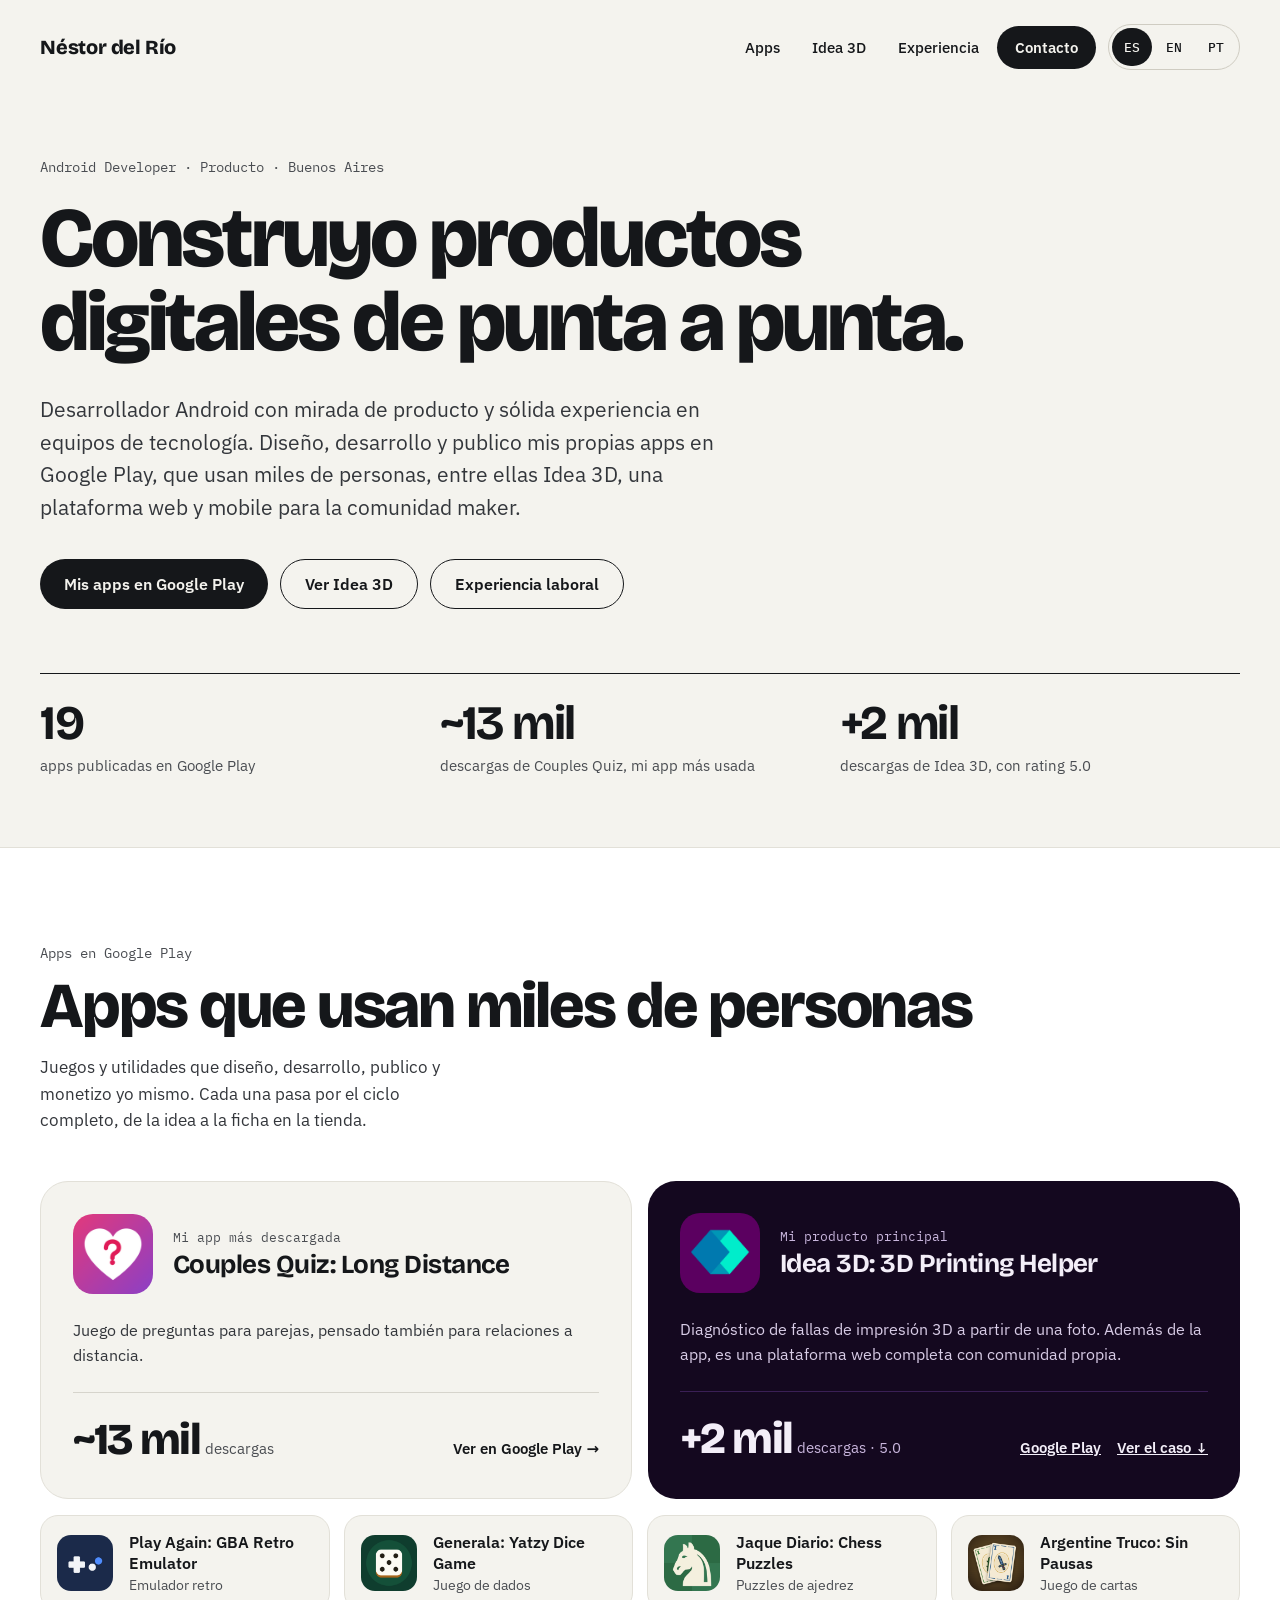
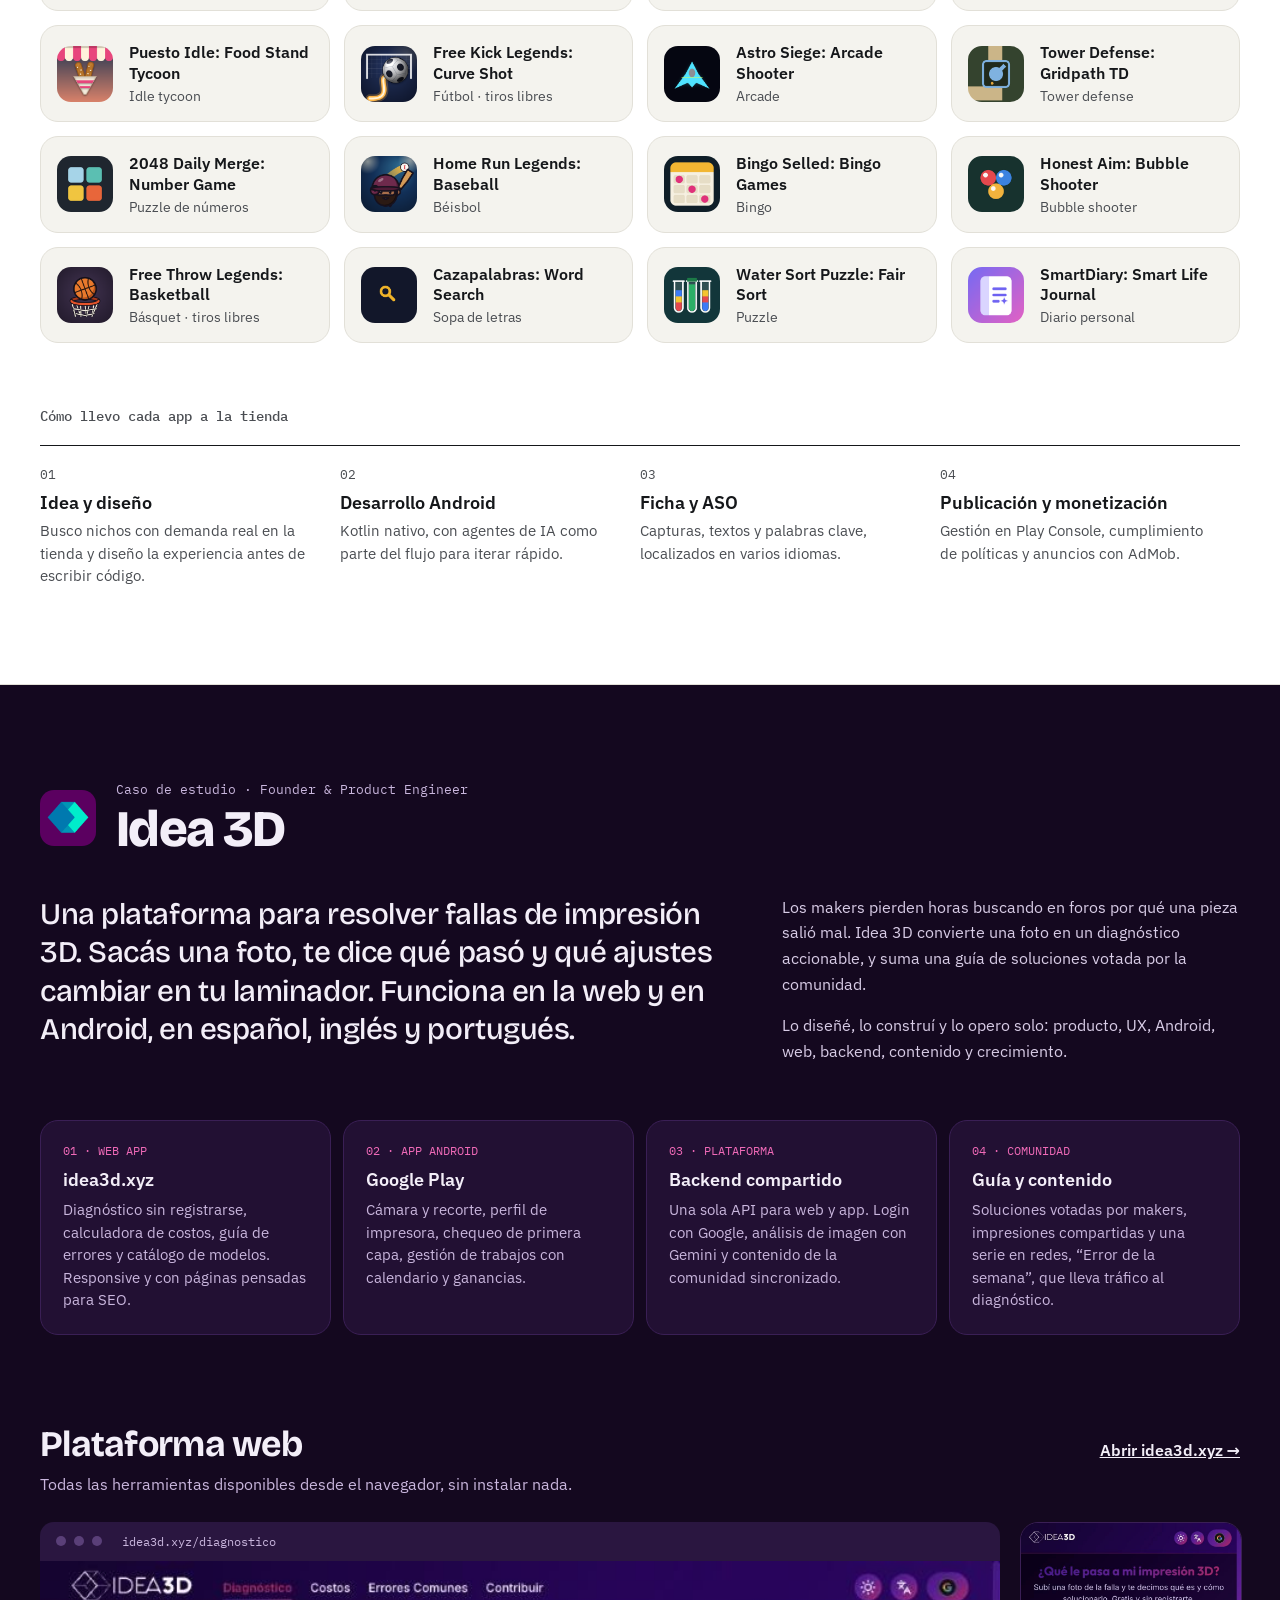
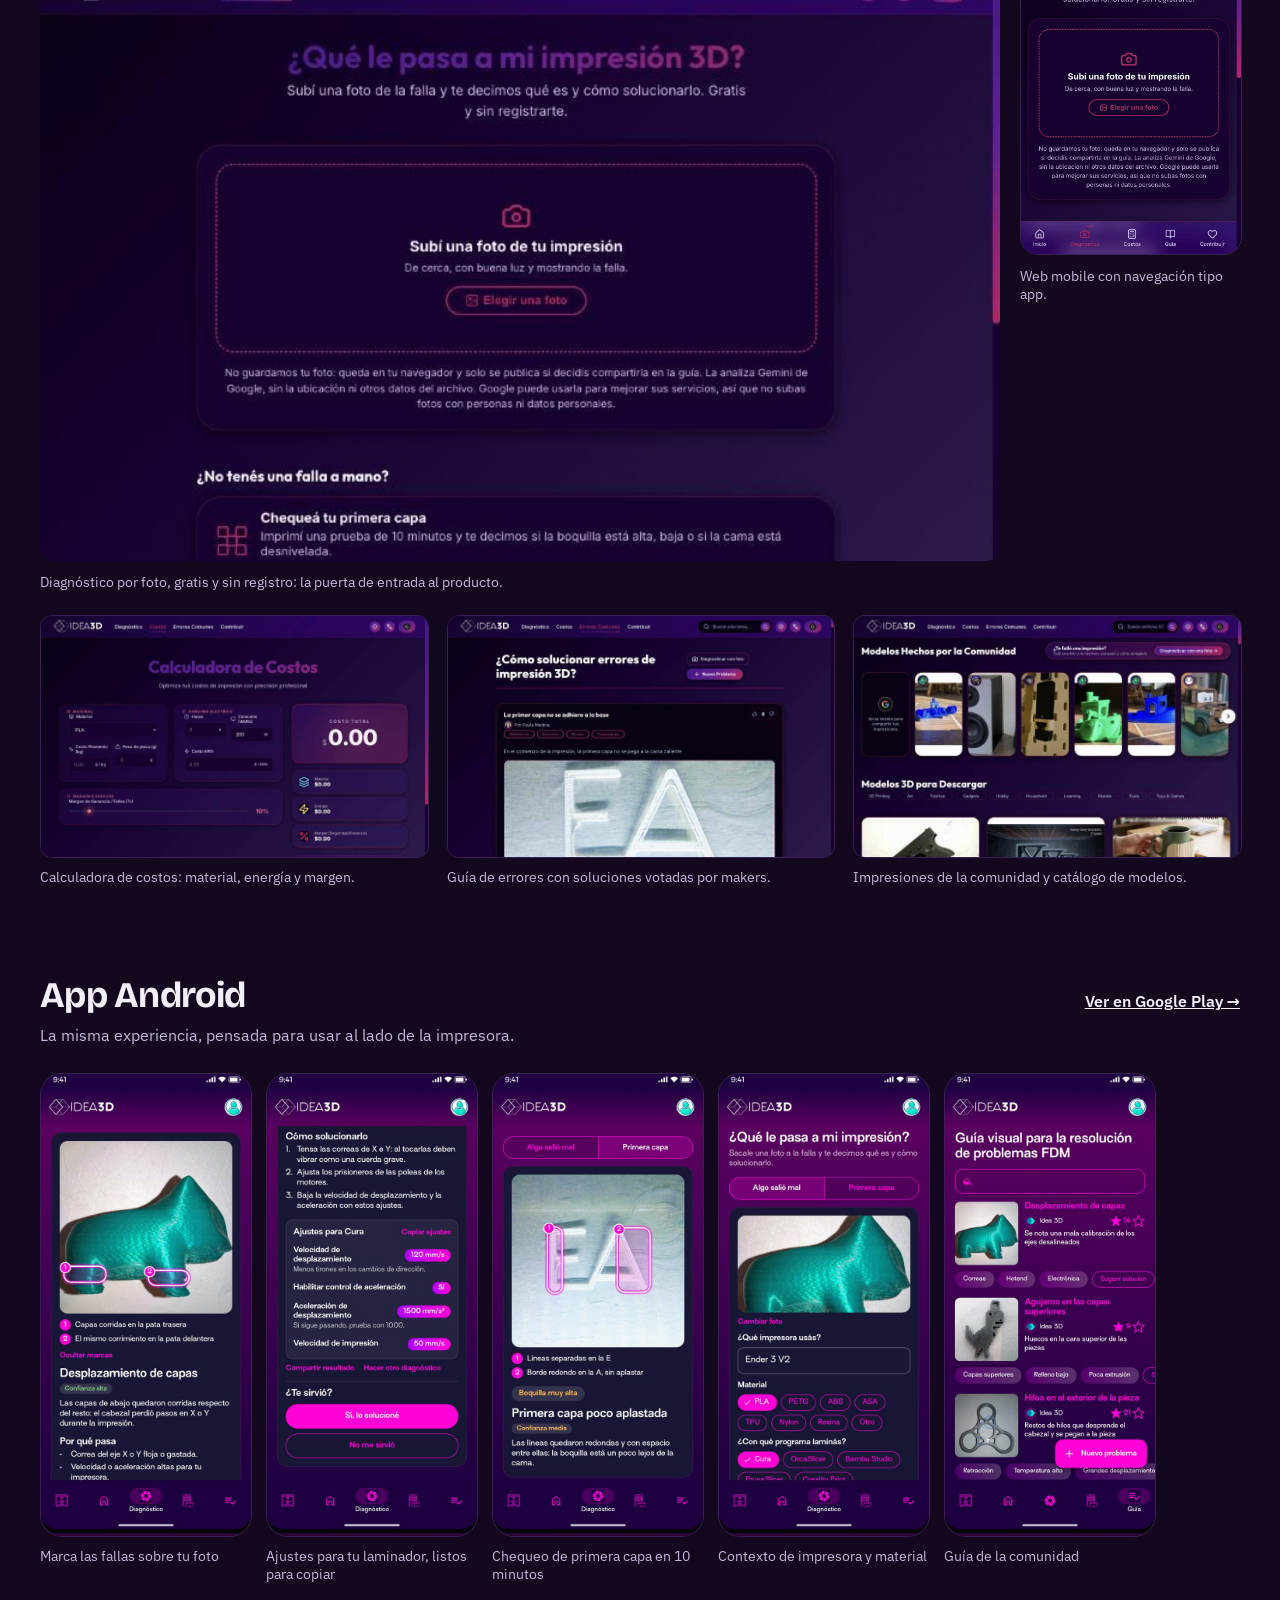
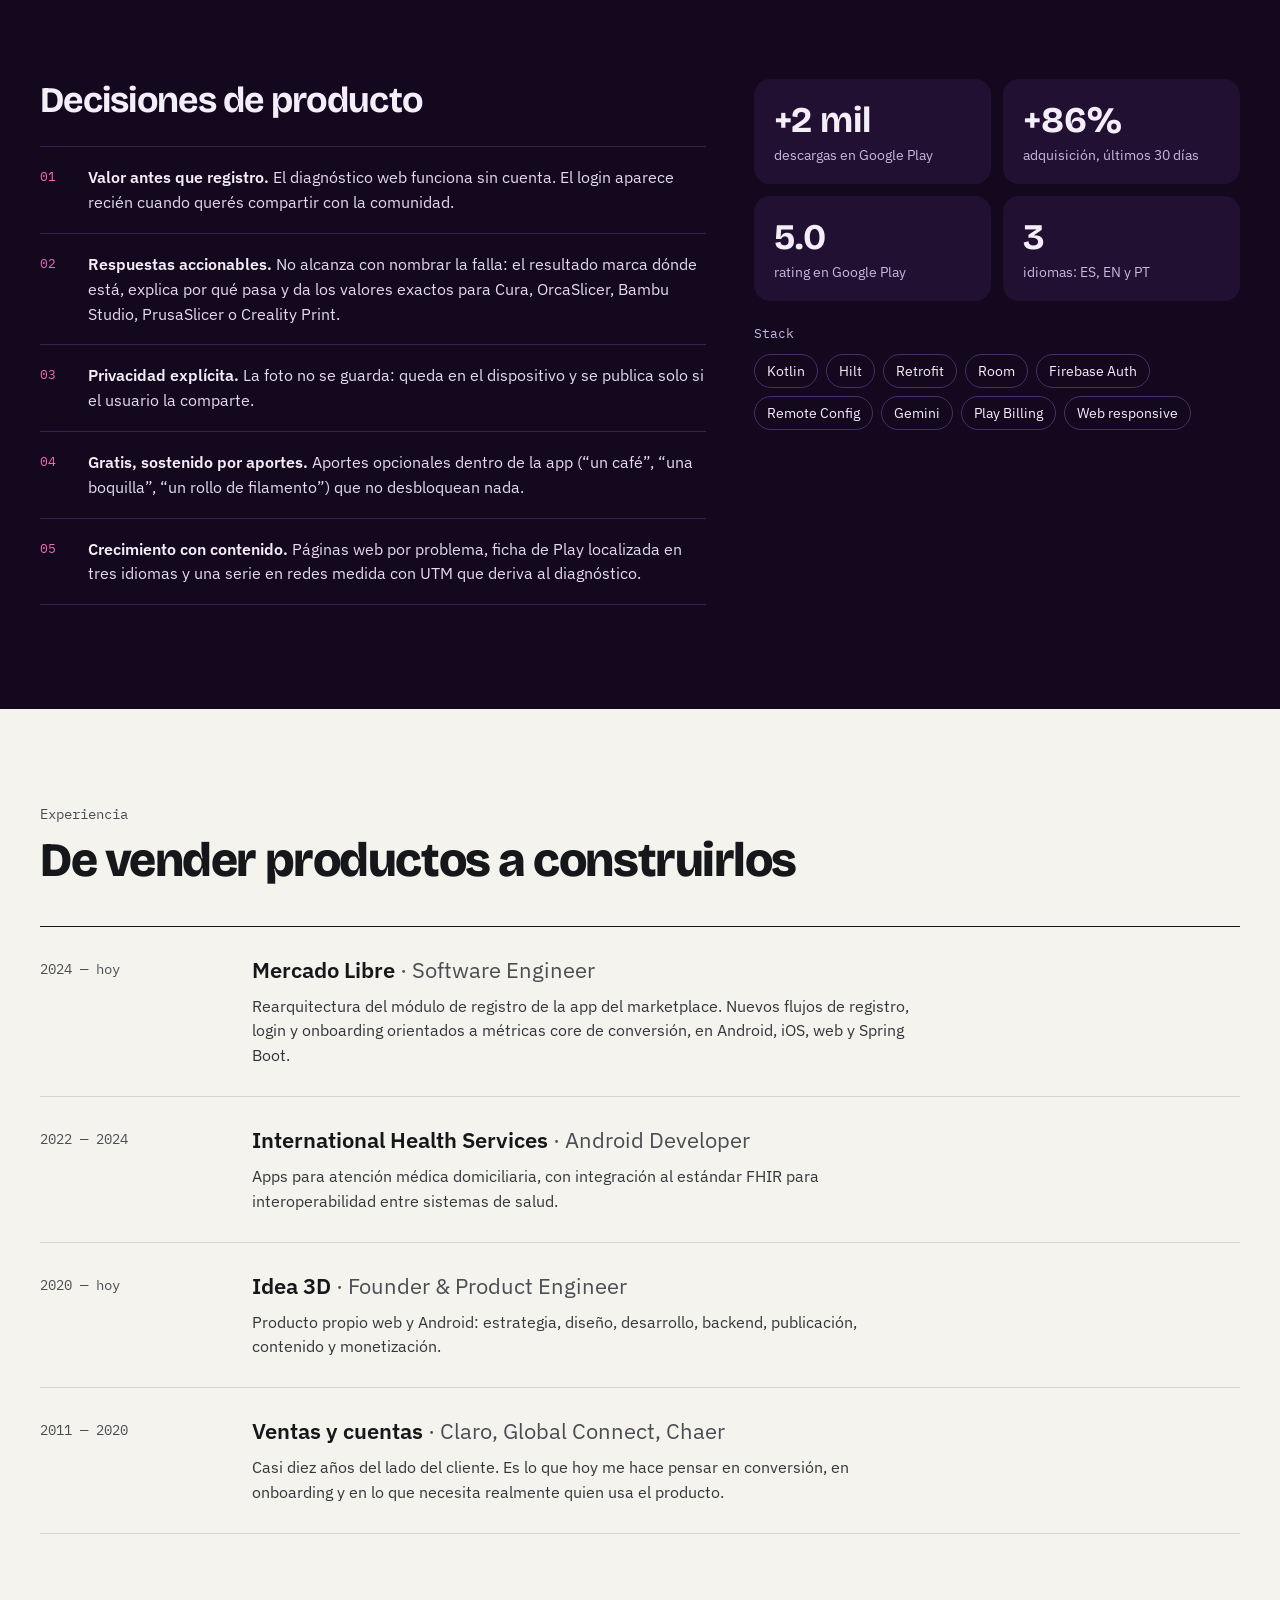
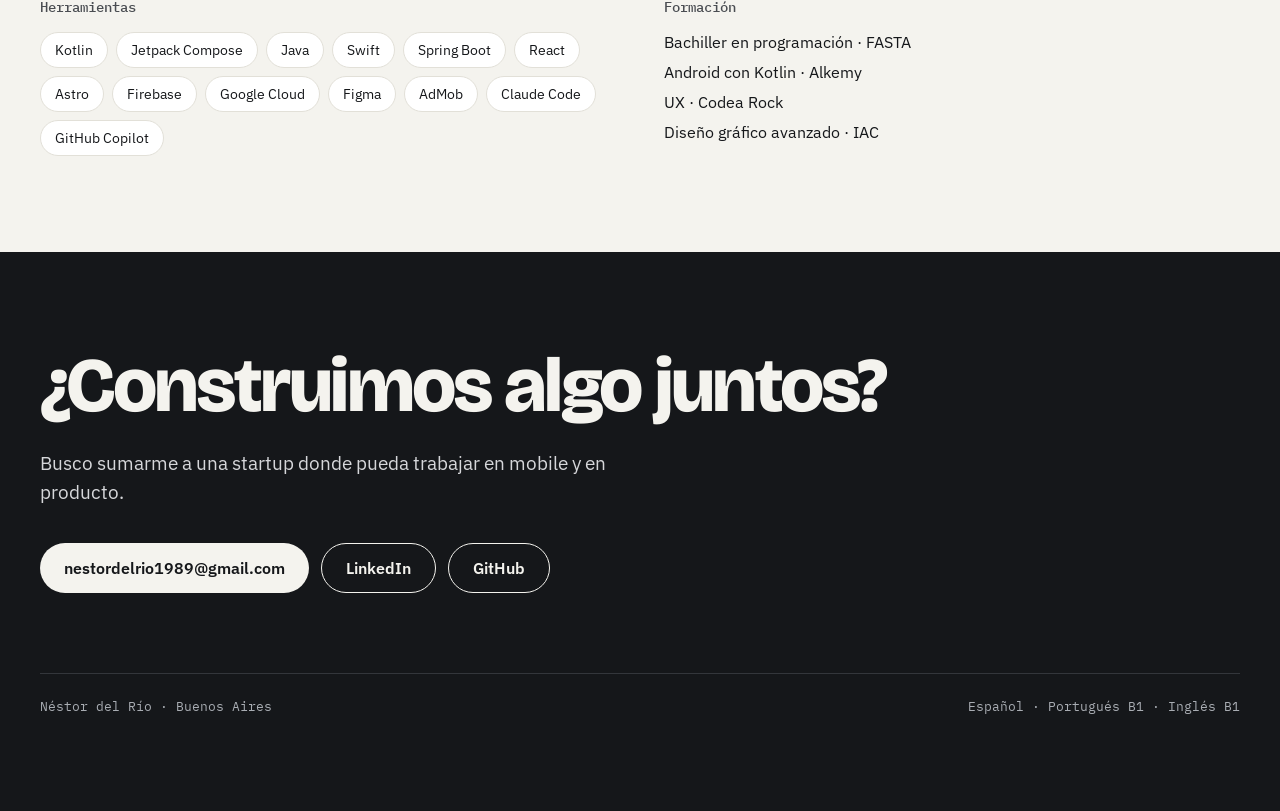
==== index.html @ c1ac617c "Agrega Jaque Diario y Gridpath TD - 19 apps publicadas en encabezado e imágenes para compartir  Co-A" ====
<!doctype html>
<html lang="es">
<head>
<meta charset="utf-8">
<meta name="viewport" content="width=device-width, initial-scale=1">
<title>Néstor del Río · Android Developer y producto</title>
<meta name="description" content="Desarrollador Android con mirada de producto. Apps en Google Play que usan miles de personas e Idea 3D, una plataforma web y mobile para makers.">
<link rel="canonical" href="https://nestordelrio.dev/">
<link rel="alternate" hreflang="es" href="https://nestordelrio.dev/">
<link rel="alternate" hreflang="en" href="https://nestordelrio.dev/en/">
<link rel="alternate" hreflang="pt-BR" href="https://nestordelrio.dev/pt/">
<link rel="alternate" hreflang="x-default" href="https://nestordelrio.dev/">
<meta name="theme-color" content="#F4F3EE">
<link rel="icon" type="image/png" sizes="32x32" href="/favicon-32.png">
<link rel="icon" type="image/png" sizes="192x192" href="/favicon-192.png">
<link rel="apple-touch-icon" href="/apple-touch-icon.png">
<meta property="og:type" content="website">
<meta property="og:site_name" content="Néstor del Río">
<meta property="og:title" content="Néstor del Río · Android Developer y producto">
<meta property="og:description" content="Desarrollador Android con mirada de producto. Apps en Google Play que usan miles de personas e Idea 3D, una plataforma web y mobile para makers.">
<meta property="og:url" content="https://nestordelrio.dev/">
<meta property="og:image" content="https://nestordelrio.dev/og-es.png">
<meta property="og:image:width" content="1200">
<meta property="og:image:height" content="630">
<meta property="og:locale" content="es_AR">
<meta property="og:locale:alternate" content="en_US">
<meta property="og:locale:alternate" content="pt_BR">
<meta name="twitter:card" content="summary_large_image">
<link rel="preload" href="/assets/fonts/bricolage-grotesque-latin.woff2" as="font" type="font/woff2" crossorigin>
<link rel="preload" href="/assets/fonts/ibm-plex-sans-400.woff2" as="font" type="font/woff2" crossorigin>
<link rel="stylesheet" href="/assets/fonts.css">
<style>
html{scroll-behavior:smooth}
img{max-width:100%}
body{margin:0;background:#F4F3EE;color:#15171A;font-family:'IBM Plex Sans',system-ui,sans-serif;-webkit-font-smoothing:antialiased}
a{color:#15171A}a:hover{color:#5B2BB5}
</style>
<script type="application/ld+json">{"@context": "https://schema.org", "@type": "Person", "name": "Néstor del Río", "jobTitle": "Android Developer", "url": "https://nestordelrio.dev/", "address": {"@type": "PostalAddress", "addressLocality": "Buenos Aires", "addressCountry": "AR"}, "sameAs": ["https://www.linkedin.com/in/n%C3%A9stor-del-r%C3%ADo-13a684163", "https://github.com/nestor1989", "https://play.google.com/store/apps/dev?id=6259921152539066392", "https://www.idea3d.xyz/"]}</script>
</head>
<body>
<div style="background: #F4F3EE; color: #15171A; font-family: 'IBM Plex Sans', system-ui, sans-serif">

<header style="max-width: 1200px; margin: 0 auto; padding: 24px; display: flex; flex-wrap: wrap; gap: 16px; align-items: center; justify-content: space-between">
<a href="#inicio" style="font-family: 'Bricolage Grotesque', sans-serif; font-weight: 800; font-size: 20px; text-decoration: none; letter-spacing: -0.01em">Néstor del Río</a>
<nav aria-label="Secciones" style="display: flex; flex-wrap: wrap; gap: 4px; align-items: center">
<a href="#apps" style="padding: 12px 14px; font-size: 15px; font-weight: 500; text-decoration: none">Apps</a>
<a href="#idea3d" style="padding: 12px 14px; font-size: 15px; font-weight: 500; text-decoration: none">Idea 3D</a>
<a href="#experiencia" style="padding: 12px 14px; font-size: 15px; font-weight: 500; text-decoration: none">Experiencia</a>
<a href="#contacto" style="padding: 12px 18px; font-size: 15px; font-weight: 600; text-decoration: none; background: #15171A; color: #F4F3EE; border-radius: 999px">Contacto</a>
<div role="group" aria-label="Idioma" style="display: flex; gap: 2px; margin-left: 8px; padding: 3px; border: 1px solid #CFCCC2; border-radius: 999px">
<a href="/" aria-current="page" style="display: inline-flex; align-items: center; min-height: 38px; padding: 0 12px; font-family: 'IBM Plex Mono', monospace; font-size: 13px; font-weight: 500; text-decoration: none; background: #15171A; color: #F4F3EE; border-radius: 999px">ES</a>
<a href="/en/" lang="en" style="display: inline-flex; align-items: center; min-height: 38px; padding: 0 12px; font-family: 'IBM Plex Mono', monospace; font-size: 13px; font-weight: 500; text-decoration: none; border-radius: 999px">EN</a>
<a href="/pt/" lang="pt" style="display: inline-flex; align-items: center; min-height: 38px; padding: 0 12px; font-family: 'IBM Plex Mono', monospace; font-size: 13px; font-weight: 500; text-decoration: none; border-radius: 999px">PT</a>
</div>
</nav>
</header>

<section id="inicio" style="max-width: 1200px; margin: 0 auto; padding: 64px 24px 72px">
<p style="margin: 0 0 20px; font-family: 'IBM Plex Mono', monospace; font-size: 14px; color: #4A4D52">Android Developer · Producto · Buenos Aires</p>
<h1 style="margin: 0; font-family: 'Bricolage Grotesque', sans-serif; font-weight: 800; font-size: clamp(42px, 6.6vw, 92px); line-height: 1; letter-spacing: -0.035em; max-width: 1050px">Construyo productos digitales de punta a punta.</h1>
<p style="margin: 28px 0 0; font-size: clamp(18px, 2vw, 21px); line-height: 1.55; max-width: 720px; color: #33363B">Desarrollador Android con mirada de producto y sólida experiencia en equipos de tecnología. Diseño, desarrollo y publico mis propias apps en Google Play, que usan miles de personas, entre ellas Idea 3D, una plataforma web y mobile para la comunidad maker.</p>
<div style="display: flex; flex-wrap: wrap; gap: 12px; margin-top: 36px">
<a href="https://play.google.com/store/apps/dev?id=6259921152539066392" style="display: inline-flex; align-items: center; min-height: 48px; padding: 0 24px; background: #15171A; color: #F4F3EE; font-weight: 600; font-size: 16px; text-decoration: none; border-radius: 999px">Mis apps en Google Play</a>
<a href="#idea3d" style="display: inline-flex; align-items: center; min-height: 48px; padding: 0 24px; border: 1.5px solid #15171A; font-weight: 600; font-size: 16px; text-decoration: none; border-radius: 999px">Ver Idea 3D</a>
<a href="#experiencia" style="display: inline-flex; align-items: center; min-height: 48px; padding: 0 24px; border: 1.5px solid #15171A; font-weight: 600; font-size: 16px; text-decoration: none; border-radius: 999px">Experiencia laboral</a>
</div>
<div style="display: grid; grid-template-columns: repeat(auto-fit, minmax(220px, 1fr)); margin-top: 64px; border-top: 1.5px solid #15171A">
<div style="padding: 20px 24px 0 0">
<div style="font-family: 'Bricolage Grotesque', sans-serif; font-weight: 700; font-size: 48px; letter-spacing: -0.03em">19</div>
<div style="font-size: 15px; color: #4A4D52; margin-top: 4px">apps publicadas en Google Play</div>
</div>
<div style="padding: 20px 24px 0 0">
<div style="font-family: 'Bricolage Grotesque', sans-serif; font-weight: 700; font-size: 48px; letter-spacing: -0.03em">~13 mil</div>
<div style="font-size: 15px; color: #4A4D52; margin-top: 4px">descargas de Couples Quiz, mi app más usada</div>
</div>
<div style="padding: 20px 24px 0 0">
<div style="font-family: 'Bricolage Grotesque', sans-serif; font-weight: 700; font-size: 48px; letter-spacing: -0.03em">+2 mil</div>
<div style="font-size: 15px; color: #4A4D52; margin-top: 4px">descargas de Idea 3D, con rating 5.0</div>
</div>
</div>
</section>

<section id="apps" style="background: #FFFFFF; border-top: 1px solid #E2E0D8; border-bottom: 1px solid #E2E0D8; padding: 96px 24px">
<div style="max-width: 1200px; margin: 0 auto">
<div style="display: flex; flex-wrap: wrap; gap: 16px 48px; align-items: flex-end; justify-content: space-between">
<div>
<p style="margin: 0 0 12px; font-family: 'IBM Plex Mono', monospace; font-size: 14px; color: #4A4D52">Apps en Google Play</p>
<h2 style="margin: 0; font-family: 'Bricolage Grotesque', sans-serif; font-weight: 800; font-size: clamp(36px, 5vw, 64px); letter-spacing: -0.035em; line-height: 1">Apps que usan miles de personas</h2>
</div>
<p style="margin: 0; font-size: 17px; line-height: 1.55; color: #33363B; max-width: 440px">Juegos y utilidades que diseño, desarrollo, publico y monetizo yo mismo. Cada una pasa por el ciclo completo, de la idea a la ficha en la tienda.</p>
</div>

<div style="display: grid; grid-template-columns: repeat(auto-fit, minmax(320px, 1fr)); gap: 16px; margin-top: 48px">
<a href="https://play.google.com/store/apps/details?id=com.idea3d.juegoparaparejas" style="display: flex; flex-direction: column; gap: 24px; padding: 32px; background: #F4F3EE; border: 1px solid #E2E0D8; border-radius: 28px; text-decoration: none; color: #15171A">
<div style="display: flex; gap: 20px; align-items: center">
<img src="/assets/img/icon-couples.png" alt="Ícono de Couples Quiz" style="flex: 0 0 80px; width: 80px; height: 80px; border-radius: 20px">
<div style="min-width: 0">
<div style="font-family: 'IBM Plex Mono', monospace; font-size: 13px; color: #4A4D52">Mi app más descargada</div>
<div style="font-family: 'Bricolage Grotesque', sans-serif; font-weight: 700; font-size: 26px; letter-spacing: -0.02em; line-height: 1.15; margin-top: 4px">Couples Quiz: Long Distance</div>
</div>
</div>
<p style="margin: 0; font-size: 16px; line-height: 1.55; color: #33363B">Juego de preguntas para parejas, pensado también para relaciones a distancia.</p>
<div style="display: flex; flex-wrap: wrap; gap: 12px; align-items: baseline; justify-content: space-between; margin-top: auto; padding-top: 20px; border-top: 1px solid #D6D4CC">
<div><span style="font-family: 'Bricolage Grotesque', sans-serif; font-weight: 800; font-size: 44px; letter-spacing: -0.03em">~13 mil</span> <span style="font-size: 15px; color: #4A4D52">descargas</span></div>
<span style="font-weight: 600; font-size: 15px">Ver en Google Play →</span>
</div>
</a>
<div style="display: flex; flex-direction: column; gap: 24px; padding: 32px; background: #14081F; color: #F3EEF8; border-radius: 28px">
<div style="display: flex; gap: 20px; align-items: center">
<img src="/assets/img/icon-idea3d.png" alt="Ícono de Idea 3D" style="flex: 0 0 80px; width: 80px; height: 80px; border-radius: 20px">
<div style="min-width: 0">
<div style="font-family: 'IBM Plex Mono', monospace; font-size: 13px; color: #C9B6DD">Mi producto principal</div>
<div style="font-family: 'Bricolage Grotesque', sans-serif; font-weight: 700; font-size: 26px; letter-spacing: -0.02em; line-height: 1.15; margin-top: 4px">Idea 3D: 3D Printing Helper</div>
</div>
</div>
<p style="margin: 0; font-size: 16px; line-height: 1.55; color: #D8CCE6">Diagnóstico de fallas de impresión 3D a partir de una foto. Además de la app, es una plataforma web completa con comunidad propia.</p>
<div style="display: flex; flex-wrap: wrap; gap: 12px 20px; align-items: baseline; justify-content: space-between; margin-top: auto; padding-top: 20px; border-top: 1px solid #3A1F55">
<div><span style="font-family: 'Bricolage Grotesque', sans-serif; font-weight: 800; font-size: 44px; letter-spacing: -0.03em">+2 mil</span> <span style="font-size: 15px; color: #C9B6DD">descargas · 5.0</span></div>
<div style="display: flex; flex-wrap: wrap; gap: 4px 16px">
<a href="https://play.google.com/store/apps/details?id=com.idea3d.idea3d" style="color: #F3EEF8; font-weight: 600; font-size: 15px; padding: 10px 0">Google Play</a>
<a href="#idea3d" style="color: #F3EEF8; font-weight: 600; font-size: 15px; padding: 10px 0">Ver el caso ↓</a>
</div>
</div>
</div>
</div>

<div style="display: grid; grid-template-columns: repeat(auto-fill, minmax(270px, 1fr)); gap: 14px; margin-top: 16px">
<a href="https://play.google.com/store/apps/details?id=com.nestordelrio.playagain" style="display: flex; gap: 16px; align-items: center; padding: 16px; background: #F4F3EE; border: 1px solid #E2E0D8; border-radius: 18px; text-decoration: none; color: #15171A">
<img src="/assets/img/icon-gba.png" alt="" style="flex: 0 0 56px; width: 56px; height: 56px; border-radius: 14px">
<div style="min-width: 0">
<div style="font-weight: 600; font-size: 16px; line-height: 1.3">Play Again: GBA Retro Emulator</div>
<div style="font-size: 14px; color: #4A4D52; margin-top: 3px">Emulador retro</div>
</div>
</a>
<a href="https://play.google.com/store/apps/details?id=com.nestordelrio.generala" style="display: flex; gap: 16px; align-items: center; padding: 16px; background: #F4F3EE; border: 1px solid #E2E0D8; border-radius: 18px; text-decoration: none; color: #15171A">
<img src="/assets/img/icon-generala.png" alt="" style="flex: 0 0 56px; width: 56px; height: 56px; border-radius: 14px">
<div style="min-width: 0">
<div style="font-weight: 600; font-size: 16px; line-height: 1.3">Generala: Yatzy Dice Game</div>
<div style="font-size: 14px; color: #4A4D52; margin-top: 3px">Juego de dados</div>
</div>
</a>
<a href="https://play.google.com/store/apps/details?id=com.nestordelrio.jaquediario" style="display: flex; gap: 16px; align-items: center; padding: 16px; background: #F4F3EE; border: 1px solid #E2E0D8; border-radius: 18px; text-decoration: none; color: #15171A">
<img src="/assets/img/icon-jaque.png" alt="" style="flex: 0 0 56px; width: 56px; height: 56px; border-radius: 14px">
<div style="min-width: 0">
<div style="font-weight: 600; font-size: 16px; line-height: 1.3">Jaque Diario: Chess Puzzles</div>
<div style="font-size: 14px; color: #4A4D52; margin-top: 3px">Puzzles de ajedrez</div>
</div>
</a>
<a href="https://play.google.com/store/apps/details?id=com.nestordelrio.truco" style="display: flex; gap: 16px; align-items: center; padding: 16px; background: #F4F3EE; border: 1px solid #E2E0D8; border-radius: 18px; text-decoration: none; color: #15171A">
<img src="/assets/img/icon-truco.png" alt="" style="flex: 0 0 56px; width: 56px; height: 56px; border-radius: 14px">
<div style="min-width: 0">
<div style="font-weight: 600; font-size: 16px; line-height: 1.3">Argentine Truco: Sin Pausas</div>
<div style="font-size: 14px; color: #4A4D52; margin-top: 3px">Juego de cartas</div>
</div>
</a>
<a href="https://play.google.com/store/apps/details?id=com.nestordelrio.puestoidle" style="display: flex; gap: 16px; align-items: center; padding: 16px; background: #F4F3EE; border: 1px solid #E2E0D8; border-radius: 18px; text-decoration: none; color: #15171A">
<img src="/assets/img/icon-puesto.png" alt="" style="flex: 0 0 56px; width: 56px; height: 56px; border-radius: 14px">
<div style="min-width: 0">
<div style="font-weight: 600; font-size: 16px; line-height: 1.3">Puesto Idle: Food Stand Tycoon</div>
<div style="font-size: 14px; color: #4A4D52; margin-top: 3px">Idle tycoon</div>
</div>
</a>
<a href="https://play.google.com/store/apps/details?id=com.nestordelrio.freekicklegends" style="display: flex; gap: 16px; align-items: center; padding: 16px; background: #F4F3EE; border: 1px solid #E2E0D8; border-radius: 18px; text-decoration: none; color: #15171A">
<img src="/assets/img/icon-freekick.png" alt="" style="flex: 0 0 56px; width: 56px; height: 56px; border-radius: 14px">
<div style="min-width: 0">
<div style="font-weight: 600; font-size: 16px; line-height: 1.3">Free Kick Legends: Curve Shot</div>
<div style="font-size: 14px; color: #4A4D52; margin-top: 3px">Fútbol · tiros libres</div>
</div>
</a>
<a href="https://play.google.com/store/apps/details?id=com.nestordev.astrosiege" style="display: flex; gap: 16px; align-items: center; padding: 16px; background: #F4F3EE; border: 1px solid #E2E0D8; border-radius: 18px; text-decoration: none; color: #15171A">
<img src="/assets/img/icon-astro.png" alt="" style="flex: 0 0 56px; width: 56px; height: 56px; border-radius: 14px">
<div style="min-width: 0">
<div style="font-weight: 600; font-size: 16px; line-height: 1.3">Astro Siege: Arcade Shooter</div>
<div style="font-size: 14px; color: #4A4D52; margin-top: 3px">Arcade</div>
</div>
</a>
<a href="https://play.google.com/store/apps/details?id=com.nestordelrio.gridpathtd" style="display: flex; gap: 16px; align-items: center; padding: 16px; background: #F4F3EE; border: 1px solid #E2E0D8; border-radius: 18px; text-decoration: none; color: #15171A">
<img src="/assets/img/icon-gridpath.png" alt="" style="flex: 0 0 56px; width: 56px; height: 56px; border-radius: 14px">
<div style="min-width: 0">
<div style="font-weight: 600; font-size: 16px; line-height: 1.3">Tower Defense: Gridpath TD</div>
<div style="font-size: 14px; color: #4A4D52; margin-top: 3px">Tower defense</div>
</div>
</a>
<a href="https://play.google.com/store/apps/details?id=com.nestordelrio.fusiondiaria" style="display: flex; gap: 16px; align-items: center; padding: 16px; background: #F4F3EE; border: 1px solid #E2E0D8; border-radius: 18px; text-decoration: none; color: #15171A">
<img src="/assets/img/icon-fusion.png" alt="" style="flex: 0 0 56px; width: 56px; height: 56px; border-radius: 14px">
<div style="min-width: 0">
<div style="font-weight: 600; font-size: 16px; line-height: 1.3">2048 Daily Merge: Number Game</div>
<div style="font-size: 14px; color: #4A4D52; margin-top: 3px">Puzzle de números</div>
</div>
</a>
<a href="https://play.google.com/store/apps/details?id=com.nestordelrio.homerunlegends" style="display: flex; gap: 16px; align-items: center; padding: 16px; background: #F4F3EE; border: 1px solid #E2E0D8; border-radius: 18px; text-decoration: none; color: #15171A">
<img src="/assets/img/icon-homerun.png" alt="" style="flex: 0 0 56px; width: 56px; height: 56px; border-radius: 14px">
<div style="min-width: 0">
<div style="font-weight: 600; font-size: 16px; line-height: 1.3">Home Run Legends: Baseball</div>
<div style="font-size: 14px; color: #4A4D52; margin-top: 3px">Béisbol</div>
</div>
</a>
<a href="https://play.google.com/store/apps/details?id=com.nestordelrio.bingosellado" style="display: flex; gap: 16px; align-items: center; padding: 16px; background: #F4F3EE; border: 1px solid #E2E0D8; border-radius: 18px; text-decoration: none; color: #15171A">
<img src="/assets/img/icon-bingo.png" alt="" style="flex: 0 0 56px; width: 56px; height: 56px; border-radius: 14px">
<div style="min-width: 0">
<div style="font-weight: 600; font-size: 16px; line-height: 1.3">Bingo Selled: Bingo Games</div>
<div style="font-size: 14px; color: #4A4D52; margin-top: 3px">Bingo</div>
</div>
</a>
<a href="https://play.google.com/store/apps/details?id=com.nestordelrio.punteriahonesta" style="display: flex; gap: 16px; align-items: center; padding: 16px; background: #F4F3EE; border: 1px solid #E2E0D8; border-radius: 18px; text-decoration: none; color: #15171A">
<img src="/assets/img/icon-aim.png" alt="" style="flex: 0 0 56px; width: 56px; height: 56px; border-radius: 14px">
<div style="min-width: 0">
<div style="font-weight: 600; font-size: 16px; line-height: 1.3">Honest Aim: Bubble Shooter</div>
<div style="font-size: 14px; color: #4A4D52; margin-top: 3px">Bubble shooter</div>
</div>
</a>
<a href="https://play.google.com/store/apps/details?id=com.nestordelrio.freethrowlegends" style="display: flex; gap: 16px; align-items: center; padding: 16px; background: #F4F3EE; border: 1px solid #E2E0D8; border-radius: 18px; text-decoration: none; color: #15171A">
<img src="/assets/img/icon-freethrow.png" alt="" style="flex: 0 0 56px; width: 56px; height: 56px; border-radius: 14px">
<div style="min-width: 0">
<div style="font-weight: 600; font-size: 16px; line-height: 1.3">Free Throw Legends: Basketball</div>
<div style="font-size: 14px; color: #4A4D52; margin-top: 3px">Básquet · tiros libres</div>
</div>
</a>
<a href="https://play.google.com/store/apps/details?id=com.nestordelrio.cazapalabras" style="display: flex; gap: 16px; align-items: center; padding: 16px; background: #F4F3EE; border: 1px solid #E2E0D8; border-radius: 18px; text-decoration: none; color: #15171A">
<img src="/assets/img/icon-caza.png" alt="" style="flex: 0 0 56px; width: 56px; height: 56px; border-radius: 14px">
<div style="min-width: 0">
<div style="font-weight: 600; font-size: 16px; line-height: 1.3">Cazapalabras: Word Search</div>
<div style="font-size: 14px; color: #4A4D52; margin-top: 3px">Sopa de letras</div>
</div>
</a>
<a href="https://play.google.com/store/apps/details?id=com.nestordelrio.colores" style="display: flex; gap: 16px; align-items: center; padding: 16px; background: #F4F3EE; border: 1px solid #E2E0D8; border-radius: 18px; text-decoration: none; color: #15171A">
<img src="/assets/img/icon-water.png" alt="" style="flex: 0 0 56px; width: 56px; height: 56px; border-radius: 14px">
<div style="min-width: 0">
<div style="font-weight: 600; font-size: 16px; line-height: 1.3">Water Sort Puzzle: Fair Sort</div>
<div style="font-size: 14px; color: #4A4D52; margin-top: 3px">Puzzle</div>
</div>
</a>
<a href="https://play.google.com/store/apps/details?id=com.daily.you" style="display: flex; gap: 16px; align-items: center; padding: 16px; background: #F4F3EE; border: 1px solid #E2E0D8; border-radius: 18px; text-decoration: none; color: #15171A">
<img src="/assets/img/icon-diary.png" alt="" style="flex: 0 0 56px; width: 56px; height: 56px; border-radius: 14px">
<div style="min-width: 0">
<div style="font-weight: 600; font-size: 16px; line-height: 1.3">SmartDiary: Smart Life Journal</div>
<div style="font-size: 14px; color: #4A4D52; margin-top: 3px">Diario personal</div>
</div>
</a>
</div>

<div style="margin-top: 64px">
<h3 style="margin: 0 0 20px; font-family: 'IBM Plex Mono', monospace; font-size: 14px; font-weight: 500; color: #4A4D52">Cómo llevo cada app a la tienda</h3>
<div style="display: grid; grid-template-columns: repeat(auto-fit, minmax(220px, 1fr)); gap: 0; border-top: 1.5px solid #15171A">
<div style="padding: 20px 24px 0 0">
<div style="font-family: 'IBM Plex Mono', monospace; font-size: 13px; color: #4A4D52">01</div>
<div style="font-weight: 600; font-size: 18px; margin-top: 8px">Idea y diseño</div>
<p style="margin: 6px 0 0; font-size: 15px; line-height: 1.5; color: #4A4D52">Busco nichos con demanda real en la tienda y diseño la experiencia antes de escribir código.</p>
</div>
<div style="padding: 20px 24px 0 0">
<div style="font-family: 'IBM Plex Mono', monospace; font-size: 13px; color: #4A4D52">02</div>
<div style="font-weight: 600; font-size: 18px; margin-top: 8px">Desarrollo Android</div>
<p style="margin: 6px 0 0; font-size: 15px; line-height: 1.5; color: #4A4D52">Kotlin nativo, con agentes de IA como parte del flujo para iterar rápido.</p>
</div>
<div style="padding: 20px 24px 0 0">
<div style="font-family: 'IBM Plex Mono', monospace; font-size: 13px; color: #4A4D52">03</div>
<div style="font-weight: 600; font-size: 18px; margin-top: 8px">Ficha y ASO</div>
<p style="margin: 6px 0 0; font-size: 15px; line-height: 1.5; color: #4A4D52">Capturas, textos y palabras clave, localizados en varios idiomas.</p>
</div>
<div style="padding: 20px 24px 0 0">
<div style="font-family: 'IBM Plex Mono', monospace; font-size: 13px; color: #4A4D52">04</div>
<div style="font-weight: 600; font-size: 18px; margin-top: 8px">Publicación y monetización</div>
<p style="margin: 6px 0 0; font-size: 15px; line-height: 1.5; color: #4A4D52">Gestión en Play Console, cumplimiento de políticas y anuncios con AdMob.</p>
</div>
</div>
</div>
</div>
</section>

<section id="idea3d" style="background: #14081F; color: #F3EEF8; padding: 96px 24px 104px">
<div style="max-width: 1200px; margin: 0 auto">

<div style="display: flex; flex-wrap: wrap; gap: 20px; align-items: center">
<img src="/assets/img/icon-idea3d.png" alt="Ícono de Idea 3D" style="width: 56px; height: 56px; border-radius: 14px">
<div>
<p style="margin: 0; font-family: 'IBM Plex Mono', monospace; font-size: 13px; color: #C9B6DD">Caso de estudio · Founder &amp; Product Engineer</p>
<h2 style="margin: 6px 0 0; font-family: 'Bricolage Grotesque', sans-serif; font-weight: 800; font-size: clamp(34px, 4vw, 52px); letter-spacing: -0.03em; line-height: 1">Idea 3D</h2>
</div>
</div>

<div style="display: flex; flex-wrap: wrap; gap: 32px 64px; margin-top: 40px">
<p style="flex: 1 1 520px; min-width: 0; margin: 0; font-family: 'Bricolage Grotesque', sans-serif; font-weight: 500; font-size: clamp(22px, 2.4vw, 30px); line-height: 1.28; letter-spacing: -0.015em">Una plataforma para resolver fallas de impresión 3D. Sacás una foto, te dice qué pasó y qué ajustes cambiar en tu laminador. Funciona en la web y en Android, en español, inglés y portugués.</p>
<div style="flex: 1 1 300px; min-width: 0; font-size: 16px; line-height: 1.6; color: #D8CCE6">
<p style="margin: 0">Los makers pierden horas buscando en foros por qué una pieza salió mal. Idea 3D convierte una foto en un diagnóstico accionable, y suma una guía de soluciones votada por la comunidad.</p>
<p style="margin: 16px 0 0">Lo diseñé, lo construí y lo opero solo: producto, UX, Android, web, backend, contenido y crecimiento.</p>
</div>
</div>

<div style="display: grid; grid-template-columns: repeat(auto-fit, minmax(200px, 1fr)); gap: 12px; margin-top: 56px">
<div style="background: #221033; border: 1px solid #3A1F55; border-radius: 18px; padding: 22px">
<div style="font-family: 'IBM Plex Mono', monospace; font-size: 12px; color: #F06AB8">01 · WEB APP</div>
<div style="font-weight: 600; font-size: 18px; margin-top: 10px">idea3d.xyz</div>
<p style="margin: 8px 0 0; font-size: 15px; line-height: 1.5; color: #C9B6DD">Diagnóstico sin registrarse, calculadora de costos, guía de errores y catálogo de modelos. Responsive y con páginas pensadas para SEO.</p>
</div>
<div style="background: #221033; border: 1px solid #3A1F55; border-radius: 18px; padding: 22px">
<div style="font-family: 'IBM Plex Mono', monospace; font-size: 12px; color: #F06AB8">02 · APP ANDROID</div>
<div style="font-weight: 600; font-size: 18px; margin-top: 10px">Google Play</div>
<p style="margin: 8px 0 0; font-size: 15px; line-height: 1.5; color: #C9B6DD">Cámara y recorte, perfil de impresora, chequeo de primera capa, gestión de trabajos con calendario y ganancias.</p>
</div>
<div style="background: #221033; border: 1px solid #3A1F55; border-radius: 18px; padding: 22px">
<div style="font-family: 'IBM Plex Mono', monospace; font-size: 12px; color: #F06AB8">03 · PLATAFORMA</div>
<div style="font-weight: 600; font-size: 18px; margin-top: 10px">Backend compartido</div>
<p style="margin: 8px 0 0; font-size: 15px; line-height: 1.5; color: #C9B6DD">Una sola API para web y app. Login con Google, análisis de imagen con Gemini y contenido de la comunidad sincronizado.</p>
</div>
<div style="background: #221033; border: 1px solid #3A1F55; border-radius: 18px; padding: 22px">
<div style="font-family: 'IBM Plex Mono', monospace; font-size: 12px; color: #F06AB8">04 · COMUNIDAD</div>
<div style="font-weight: 600; font-size: 18px; margin-top: 10px">Guía y contenido</div>
<p style="margin: 8px 0 0; font-size: 15px; line-height: 1.5; color: #C9B6DD">Soluciones votadas por makers, impresiones compartidas y una serie en redes, “Error de la semana”, que lleva tráfico al diagnóstico.</p>
</div>
</div>

<div style="margin-top: 88px">
<div style="display: flex; flex-wrap: wrap; gap: 12px 32px; align-items: baseline; justify-content: space-between">
<div>
<h3 style="margin: 0; font-family: 'Bricolage Grotesque', sans-serif; font-weight: 700; font-size: clamp(26px, 3vw, 36px); letter-spacing: -0.02em">Plataforma web</h3>
<p style="margin: 8px 0 0; font-size: 16px; color: #C9B6DD">Todas las herramientas disponibles desde el navegador, sin instalar nada.</p>
</div>
<a href="https://www.idea3d.xyz/" style="color: #F3EEF8; font-weight: 600; font-size: 16px; padding: 12px 0">Abrir idea3d.xyz →</a>
</div>
<div style="display: flex; flex-wrap: wrap; gap: 20px; margin-top: 28px; align-items: flex-start">
<figure style="flex: 999 1 640px; min-width: 0; margin: 0">
<div style="background: #2A1640; border-radius: 14px 14px 0 0; padding: 12px 16px; display: flex; gap: 8px; align-items: center">
<span style="width: 10px; height: 10px; border-radius: 50%; background: #5A3F78"></span>
<span style="width: 10px; height: 10px; border-radius: 50%; background: #5A3F78"></span>
<span style="width: 10px; height: 10px; border-radius: 50%; background: #5A3F78"></span>
<span style="margin-left: 12px; font-family: 'IBM Plex Mono', monospace; font-size: 12px; color: #C9B6DD">idea3d.xyz/diagnostico</span>
</div>
<img src="/assets/img/web-diagnostico.jpg" alt="Página de diagnóstico de Idea 3D en escritorio: subir una foto de la impresión fallida" style="display: block; width: 100%; height: auto; border-radius: 0 0 14px 14px">
<figcaption style="margin-top: 12px; font-size: 14px; color: #C9B6DD">Diagnóstico por foto, gratis y sin registro: la puerta de entrada al producto.</figcaption>
</figure>
<figure style="flex: 1 1 220px; max-width: 300px; min-width: 0; margin: 0">
<img src="/assets/img/web-mobile.jpg" alt="La misma página de diagnóstico en un teléfono, con navegación inferior" style="display: block; width: 100%; height: auto; border-radius: 18px; border: 1px solid #3A1F55">
<figcaption style="margin-top: 12px; font-size: 14px; color: #C9B6DD">Web mobile con navegación tipo app.</figcaption>
</figure>
</div>
<div style="display: grid; grid-template-columns: repeat(auto-fit, minmax(260px, 1fr)); gap: 20px; margin-top: 24px">
<figure style="margin: 0">
<img src="/assets/img/web-costos.jpg" alt="Calculadora de costos de impresión 3D con material, consumo eléctrico y margen" style="display: block; width: 100%; height: auto; border-radius: 12px; border: 1px solid #3A1F55">
<figcaption style="margin-top: 10px; font-size: 14px; color: #C9B6DD">Calculadora de costos: material, energía y margen.</figcaption>
</figure>
<figure style="margin: 0">
<img src="/assets/img/web-guia.jpg" alt="Guía de errores de impresión 3D con soluciones de la comunidad y votos" style="display: block; width: 100%; height: auto; border-radius: 12px; border: 1px solid #3A1F55">
<figcaption style="margin-top: 10px; font-size: 14px; color: #C9B6DD">Guía de errores con soluciones votadas por makers.</figcaption>
</figure>
<figure style="margin: 0">
<img src="/assets/img/web-inicio.jpg" alt="Inicio de Idea 3D con modelos impresos por la comunidad y modelos para descargar" style="display: block; width: 100%; height: auto; border-radius: 12px; border: 1px solid #3A1F55">
<figcaption style="margin-top: 10px; font-size: 14px; color: #C9B6DD">Impresiones de la comunidad y catálogo de modelos.</figcaption>
</figure>
</div>
</div>

<div style="margin-top: 88px">
<div style="display: flex; flex-wrap: wrap; gap: 12px 32px; align-items: baseline; justify-content: space-between">
<div>
<h3 style="margin: 0; font-family: 'Bricolage Grotesque', sans-serif; font-weight: 700; font-size: clamp(26px, 3vw, 36px); letter-spacing: -0.02em">App Android</h3>
<p style="margin: 8px 0 0; font-size: 16px; color: #C9B6DD">La misma experiencia, pensada para usar al lado de la impresora.</p>
</div>
<a href="https://play.google.com/store/apps/details?id=com.idea3d.idea3d" style="color: #F3EEF8; font-weight: 600; font-size: 16px; padding: 12px 0">Ver en Google Play →</a>
</div>
<div style="display: flex; gap: 16px; margin-top: 28px; overflow-x: auto; padding-bottom: 8px">
<figure style="flex: 0 0 210px; margin: 0">
<img src="/assets/img/app-1.jpg" alt="Resultado del diagnóstico con las fallas marcadas sobre la foto" style="display: block; width: 100%; height: auto; border-radius: 22px; border: 1px solid #3A1F55">
<figcaption style="margin-top: 10px; font-size: 14px; color: #C9B6DD">Marca las fallas sobre tu foto</figcaption>
</figure>
<figure style="flex: 0 0 210px; margin: 0">
<img src="/assets/img/app-2.jpg" alt="Pasos de solución y ajustes exactos para Cura listos para copiar" style="display: block; width: 100%; height: auto; border-radius: 22px; border: 1px solid #3A1F55">
<figcaption style="margin-top: 10px; font-size: 14px; color: #C9B6DD">Ajustes para tu laminador, listos para copiar</figcaption>
</figure>
<figure style="flex: 0 0 210px; margin: 0">
<img src="/assets/img/app-3.jpg" alt="Chequeo de primera capa con una pieza de prueba fotografiada" style="display: block; width: 100%; height: auto; border-radius: 22px; border: 1px solid #3A1F55">
<figcaption style="margin-top: 10px; font-size: 14px; color: #C9B6DD">Chequeo de primera capa en 10 minutos</figcaption>
</figure>
<figure style="flex: 0 0 210px; margin: 0">
<img src="/assets/img/app-4.jpg" alt="Selección de impresora, material y laminador antes del diagnóstico" style="display: block; width: 100%; height: auto; border-radius: 22px; border: 1px solid #3A1F55">
<figcaption style="margin-top: 10px; font-size: 14px; color: #C9B6DD">Contexto de impresora y material</figcaption>
</figure>
<figure style="flex: 0 0 210px; margin: 0">
<img src="/assets/img/app-5.jpg" alt="Guía visual de problemas con soluciones votadas" style="display: block; width: 100%; height: auto; border-radius: 22px; border: 1px solid #3A1F55">
<figcaption style="margin-top: 10px; font-size: 14px; color: #C9B6DD">Guía de la comunidad</figcaption>
</figure>
</div>
</div>

<div style="display: flex; flex-wrap: wrap; gap: 48px; margin-top: 88px">
<div style="flex: 1 1 520px; min-width: 0">
<h3 style="margin: 0 0 24px; font-family: 'Bricolage Grotesque', sans-serif; font-weight: 700; font-size: clamp(26px, 3vw, 36px); letter-spacing: -0.02em">Decisiones de producto</h3>
<div style="display: flex; flex-direction: column; border-top: 1px solid #3A1F55">
<div style="display: flex; gap: 20px; padding: 18px 0; border-bottom: 1px solid #3A1F55">
<span style="flex: 0 0 28px; font-family: 'IBM Plex Mono', monospace; font-size: 13px; color: #F06AB8; padding-top: 3px">01</span>
<p style="margin: 0; font-size: 16px; line-height: 1.55; color: #E4DAEE"><strong style="color: #F3EEF8">Valor antes que registro.</strong> El diagnóstico web funciona sin cuenta. El login aparece recién cuando querés compartir con la comunidad.</p>
</div>
<div style="display: flex; gap: 20px; padding: 18px 0; border-bottom: 1px solid #3A1F55">
<span style="flex: 0 0 28px; font-family: 'IBM Plex Mono', monospace; font-size: 13px; color: #F06AB8; padding-top: 3px">02</span>
<p style="margin: 0; font-size: 16px; line-height: 1.55; color: #E4DAEE"><strong style="color: #F3EEF8">Respuestas accionables.</strong> No alcanza con nombrar la falla: el resultado marca dónde está, explica por qué pasa y da los valores exactos para Cura, OrcaSlicer, Bambu Studio, PrusaSlicer o Creality Print.</p>
</div>
<div style="display: flex; gap: 20px; padding: 18px 0; border-bottom: 1px solid #3A1F55">
<span style="flex: 0 0 28px; font-family: 'IBM Plex Mono', monospace; font-size: 13px; color: #F06AB8; padding-top: 3px">03</span>
<p style="margin: 0; font-size: 16px; line-height: 1.55; color: #E4DAEE"><strong style="color: #F3EEF8">Privacidad explícita.</strong> La foto no se guarda: queda en el dispositivo y se publica solo si el usuario la comparte.</p>
</div>
<div style="display: flex; gap: 20px; padding: 18px 0; border-bottom: 1px solid #3A1F55">
<span style="flex: 0 0 28px; font-family: 'IBM Plex Mono', monospace; font-size: 13px; color: #F06AB8; padding-top: 3px">04</span>
<p style="margin: 0; font-size: 16px; line-height: 1.55; color: #E4DAEE"><strong style="color: #F3EEF8">Gratis, sostenido por aportes.</strong> Aportes opcionales dentro de la app (“un café”, “una boquilla”, “un rollo de filamento”) que no desbloquean nada.</p>
</div>
<div style="display: flex; gap: 20px; padding: 18px 0; border-bottom: 1px solid #3A1F55">
<span style="flex: 0 0 28px; font-family: 'IBM Plex Mono', monospace; font-size: 13px; color: #F06AB8; padding-top: 3px">05</span>
<p style="margin: 0; font-size: 16px; line-height: 1.55; color: #E4DAEE"><strong style="color: #F3EEF8">Crecimiento con contenido.</strong> Páginas web por problema, ficha de Play localizada en tres idiomas y una serie en redes medida con UTM que deriva al diagnóstico.</p>
</div>
</div>
</div>
<div style="flex: 1 1 340px; min-width: 0; display: flex; flex-direction: column; gap: 24px">
<div style="display: grid; grid-template-columns: repeat(2, minmax(0, 1fr)); gap: 12px">
<div style="background: #221033; border-radius: 16px; padding: 20px">
<div style="font-family: 'Bricolage Grotesque', sans-serif; font-weight: 700; font-size: 36px">+2 mil</div>
<div style="font-size: 14px; color: #C9B6DD; margin-top: 4px">descargas en Google Play</div>
</div>
<div style="background: #221033; border-radius: 16px; padding: 20px">
<div style="font-family: 'Bricolage Grotesque', sans-serif; font-weight: 700; font-size: 36px">+86%</div>
<div style="font-size: 14px; color: #C9B6DD; margin-top: 4px">adquisición, últimos 30 días</div>
</div>
<div style="background: #221033; border-radius: 16px; padding: 20px">
<div style="font-family: 'Bricolage Grotesque', sans-serif; font-weight: 700; font-size: 36px">5.0</div>
<div style="font-size: 14px; color: #C9B6DD; margin-top: 4px">rating en Google Play</div>
</div>
<div style="background: #221033; border-radius: 16px; padding: 20px">
<div style="font-family: 'Bricolage Grotesque', sans-serif; font-weight: 700; font-size: 36px">3</div>
<div style="font-size: 14px; color: #C9B6DD; margin-top: 4px">idiomas: ES, EN y PT</div>
</div>
</div>
<div>
<div style="font-family: 'IBM Plex Mono', monospace; font-size: 13px; color: #C9B6DD; margin-bottom: 12px">Stack</div>
<div style="display: flex; flex-wrap: wrap; gap: 8px">
<span style="padding: 7px 12px; border: 1px solid #4A2D68; border-radius: 999px; font-size: 14px">Kotlin</span>
<span style="padding: 7px 12px; border: 1px solid #4A2D68; border-radius: 999px; font-size: 14px">Hilt</span>
<span style="padding: 7px 12px; border: 1px solid #4A2D68; border-radius: 999px; font-size: 14px">Retrofit</span>
<span style="padding: 7px 12px; border: 1px solid #4A2D68; border-radius: 999px; font-size: 14px">Room</span>
<span style="padding: 7px 12px; border: 1px solid #4A2D68; border-radius: 999px; font-size: 14px">Firebase Auth</span>
<span style="padding: 7px 12px; border: 1px solid #4A2D68; border-radius: 999px; font-size: 14px">Remote Config</span>
<span style="padding: 7px 12px; border: 1px solid #4A2D68; border-radius: 999px; font-size: 14px">Gemini</span>
<span style="padding: 7px 12px; border: 1px solid #4A2D68; border-radius: 999px; font-size: 14px">Play Billing</span>
<span style="padding: 7px 12px; border: 1px solid #4A2D68; border-radius: 999px; font-size: 14px">Web responsive</span>
</div>
</div>
</div>
</div>

</div>
</section>

<section id="experiencia" style="max-width: 1200px; margin: 0 auto; padding: 96px 24px">
<p style="margin: 0 0 12px; font-family: 'IBM Plex Mono', monospace; font-size: 14px; color: #4A4D52">Experiencia</p>
<h2 style="margin: 0 0 40px; font-family: 'Bricolage Grotesque', sans-serif; font-weight: 800; font-size: clamp(32px, 4vw, 48px); letter-spacing: -0.03em; line-height: 1.05">De vender productos a construirlos</h2>
<div style="display: flex; flex-direction: column; border-top: 1.5px solid #15171A">
<div style="display: flex; flex-wrap: wrap; gap: 8px 32px; padding: 28px 0; border-bottom: 1px solid #D6D4CC">
<div style="flex: 0 0 180px; font-family: 'IBM Plex Mono', monospace; font-size: 14px; color: #4A4D52; padding-top: 5px">2024 — hoy</div>
<div style="flex: 1 1 480px; min-width: 0">
<h3 style="margin: 0; font-size: 22px; font-weight: 600">Mercado Libre <span style="font-weight: 400; color: #4A4D52">· Software Engineer</span></h3>
<p style="margin: 10px 0 0; font-size: 16px; line-height: 1.55; color: #33363B; max-width: 680px">Rearquitectura del módulo de registro de la app del marketplace. Nuevos flujos de registro, login y onboarding orientados a métricas core de conversión, en Android, iOS, web y Spring Boot.</p>
</div>
</div>
<div style="display: flex; flex-wrap: wrap; gap: 8px 32px; padding: 28px 0; border-bottom: 1px solid #D6D4CC">
<div style="flex: 0 0 180px; font-family: 'IBM Plex Mono', monospace; font-size: 14px; color: #4A4D52; padding-top: 5px">2022 — 2024</div>
<div style="flex: 1 1 480px; min-width: 0">
<h3 style="margin: 0; font-size: 22px; font-weight: 600">International Health Services <span style="font-weight: 400; color: #4A4D52">· Android Developer</span></h3>
<p style="margin: 10px 0 0; font-size: 16px; line-height: 1.55; color: #33363B; max-width: 680px">Apps para atención médica domiciliaria, con integración al estándar FHIR para interoperabilidad entre sistemas de salud.</p>
</div>
</div>
<div style="display: flex; flex-wrap: wrap; gap: 8px 32px; padding: 28px 0; border-bottom: 1px solid #D6D4CC">
<div style="flex: 0 0 180px; font-family: 'IBM Plex Mono', monospace; font-size: 14px; color: #4A4D52; padding-top: 5px">2020 — hoy</div>
<div style="flex: 1 1 480px; min-width: 0">
<h3 style="margin: 0; font-size: 22px; font-weight: 600">Idea 3D <span style="font-weight: 400; color: #4A4D52">· Founder &amp; Product Engineer</span></h3>
<p style="margin: 10px 0 0; font-size: 16px; line-height: 1.55; color: #33363B; max-width: 680px">Producto propio web y Android: estrategia, diseño, desarrollo, backend, publicación, contenido y monetización.</p>
</div>
</div>
<div style="display: flex; flex-wrap: wrap; gap: 8px 32px; padding: 28px 0; border-bottom: 1px solid #D6D4CC">
<div style="flex: 0 0 180px; font-family: 'IBM Plex Mono', monospace; font-size: 14px; color: #4A4D52; padding-top: 5px">2011 — 2020</div>
<div style="flex: 1 1 480px; min-width: 0">
<h3 style="margin: 0; font-size: 22px; font-weight: 600">Ventas y cuentas <span style="font-weight: 400; color: #4A4D52">· Claro, Global Connect, Chaer</span></h3>
<p style="margin: 10px 0 0; font-size: 16px; line-height: 1.55; color: #33363B; max-width: 680px">Casi diez años del lado del cliente. Es lo que hoy me hace pensar en conversión, en onboarding y en lo que necesita realmente quien usa el producto.</p>
</div>
</div>
</div>

<div style="display: flex; flex-wrap: wrap; gap: 48px; margin-top: 64px">
<div style="flex: 1 1 420px; min-width: 0">
<h3 style="margin: 0 0 16px; font-family: 'IBM Plex Mono', monospace; font-size: 14px; font-weight: 500; color: #4A4D52">Herramientas</h3>
<div style="display: flex; flex-wrap: wrap; gap: 8px">
<span style="padding: 8px 14px; background: #FFFFFF; border: 1px solid #E2E0D8; border-radius: 999px; font-size: 14px">Kotlin</span>
<span style="padding: 8px 14px; background: #FFFFFF; border: 1px solid #E2E0D8; border-radius: 999px; font-size: 14px">Jetpack Compose</span>
<span style="padding: 8px 14px; background: #FFFFFF; border: 1px solid #E2E0D8; border-radius: 999px; font-size: 14px">Java</span>
<span style="padding: 8px 14px; background: #FFFFFF; border: 1px solid #E2E0D8; border-radius: 999px; font-size: 14px">Swift</span>
<span style="padding: 8px 14px; background: #FFFFFF; border: 1px solid #E2E0D8; border-radius: 999px; font-size: 14px">Spring Boot</span>
<span style="padding: 8px 14px; background: #FFFFFF; border: 1px solid #E2E0D8; border-radius: 999px; font-size: 14px">React</span>
<span style="padding: 8px 14px; background: #FFFFFF; border: 1px solid #E2E0D8; border-radius: 999px; font-size: 14px">Astro</span>
<span style="padding: 8px 14px; background: #FFFFFF; border: 1px solid #E2E0D8; border-radius: 999px; font-size: 14px">Firebase</span>
<span style="padding: 8px 14px; background: #FFFFFF; border: 1px solid #E2E0D8; border-radius: 999px; font-size: 14px">Google Cloud</span>
<span style="padding: 8px 14px; background: #FFFFFF; border: 1px solid #E2E0D8; border-radius: 999px; font-size: 14px">Figma</span>
<span style="padding: 8px 14px; background: #FFFFFF; border: 1px solid #E2E0D8; border-radius: 999px; font-size: 14px">AdMob</span>
<span style="padding: 8px 14px; background: #FFFFFF; border: 1px solid #E2E0D8; border-radius: 999px; font-size: 14px">Claude Code</span>
<span style="padding: 8px 14px; background: #FFFFFF; border: 1px solid #E2E0D8; border-radius: 999px; font-size: 14px">GitHub Copilot</span>
</div>
</div>
<div style="flex: 1 1 420px; min-width: 0">
<h3 style="margin: 0 0 16px; font-family: 'IBM Plex Mono', monospace; font-size: 14px; font-weight: 500; color: #4A4D52">Formación</h3>
<ul style="margin: 0; padding: 0; list-style: none; display: flex; flex-direction: column; gap: 10px; font-size: 16px">
<li>Bachiller en programación · FASTA</li>
<li>Android con Kotlin · Alkemy</li>
<li>UX · Codea Rock</li>
<li>Diseño gráfico avanzado · IAC</li>
</ul>
</div>
</div>
</section>

<section id="contacto" style="background: #15171A; color: #F4F3EE; padding: 96px 24px">
<div style="max-width: 1200px; margin: 0 auto">
<h2 style="margin: 0; font-family: 'Bricolage Grotesque', sans-serif; font-weight: 800; font-size: clamp(40px, 6vw, 80px); letter-spacing: -0.035em; line-height: 1; max-width: 900px">¿Construimos algo juntos?</h2>
<p style="margin: 24px 0 0; font-size: 19px; line-height: 1.55; max-width: 600px; color: #D6D7DA">Busco sumarme a una startup donde pueda trabajar en mobile y en producto.</p>
<div style="display: flex; flex-wrap: wrap; gap: 12px; margin-top: 36px">
<a href="mailto:nestordelrio1989@gmail.com" style="display: inline-flex; align-items: center; min-height: 48px; padding: 0 24px; background: #F4F3EE; color: #15171A; font-weight: 600; text-decoration: none; border-radius: 999px">nestordelrio1989@gmail.com</a>
<a href="https://www.linkedin.com/in/néstor-del-río-13a684163" style="display: inline-flex; align-items: center; min-height: 48px; padding: 0 24px; border: 1.5px solid #F4F3EE; color: #F4F3EE; font-weight: 600; text-decoration: none; border-radius: 999px">LinkedIn</a>
<a href="https://github.com/nestor1989" style="display: inline-flex; align-items: center; min-height: 48px; padding: 0 24px; border: 1.5px solid #F4F3EE; color: #F4F3EE; font-weight: 600; text-decoration: none; border-radius: 999px">GitHub</a>
</div>
<div style="display: flex; flex-wrap: wrap; gap: 12px; justify-content: space-between; margin-top: 80px; padding-top: 24px; border-top: 1px solid #33363B; font-family: 'IBM Plex Mono', monospace; font-size: 13px; color: #A9ADB3">
<span>Néstor del Río · Buenos Aires</span>
<span>Español · Portugués B1 · Inglés B1</span>
</div>
</div>
</section>

</div>
</body>
</html>
---- assets/fonts.css ----
@font-face{font-family:'Bricolage Grotesque';font-style:normal;font-display:swap;font-weight:200 800;src:url(/assets/fonts/bricolage-grotesque-latin.woff2) format('woff2-variations');unicode-range:U+0000-00FF,U+0131,U+0152-0153,U+02BB-02BC,U+02C6,U+02DA,U+02DC,U+0304,U+0308,U+0329,U+2000-206F,U+20AC,U+2122,U+2191,U+2193,U+2212,U+2215,U+FEFF,U+FFFD}
@font-face{font-family:'Bricolage Grotesque';font-style:normal;font-display:swap;font-weight:200 800;src:url(/assets/fonts/bricolage-grotesque-latin-ext.woff2) format('woff2-variations');unicode-range:U+0100-02BA,U+02BD-02C5,U+02C7-02CC,U+02CE-02D7,U+02DD-02FF,U+0304,U+0308,U+0329,U+1D00-1DBF,U+1E00-1E9F,U+1EF2-1EFF,U+2020,U+20A0-20AB,U+20AD-20C0,U+2113,U+2C60-2C7F,U+A720-A7FF}
@font-face{font-family:'IBM Plex Sans';font-style:normal;font-display:swap;font-weight:400;src:url(/assets/fonts/ibm-plex-sans-400.woff2) format('woff2')}
@font-face{font-family:'IBM Plex Sans';font-style:normal;font-display:swap;font-weight:500;src:url(/assets/fonts/ibm-plex-sans-500.woff2) format('woff2')}
@font-face{font-family:'IBM Plex Sans';font-style:normal;font-display:swap;font-weight:600;src:url(/assets/fonts/ibm-plex-sans-600.woff2) format('woff2')}
@font-face{font-family:'IBM Plex Sans';font-style:normal;font-display:swap;font-weight:700;src:url(/assets/fonts/ibm-plex-sans-600.woff2) format('woff2')}
@font-face{font-family:'IBM Plex Mono';font-style:normal;font-display:swap;font-weight:400;src:url(/assets/fonts/ibm-plex-mono-400.woff2) format('woff2')}
@font-face{font-family:'IBM Plex Mono';font-style:normal;font-display:swap;font-weight:500;src:url(/assets/fonts/ibm-plex-mono-500.woff2) format('woff2')}
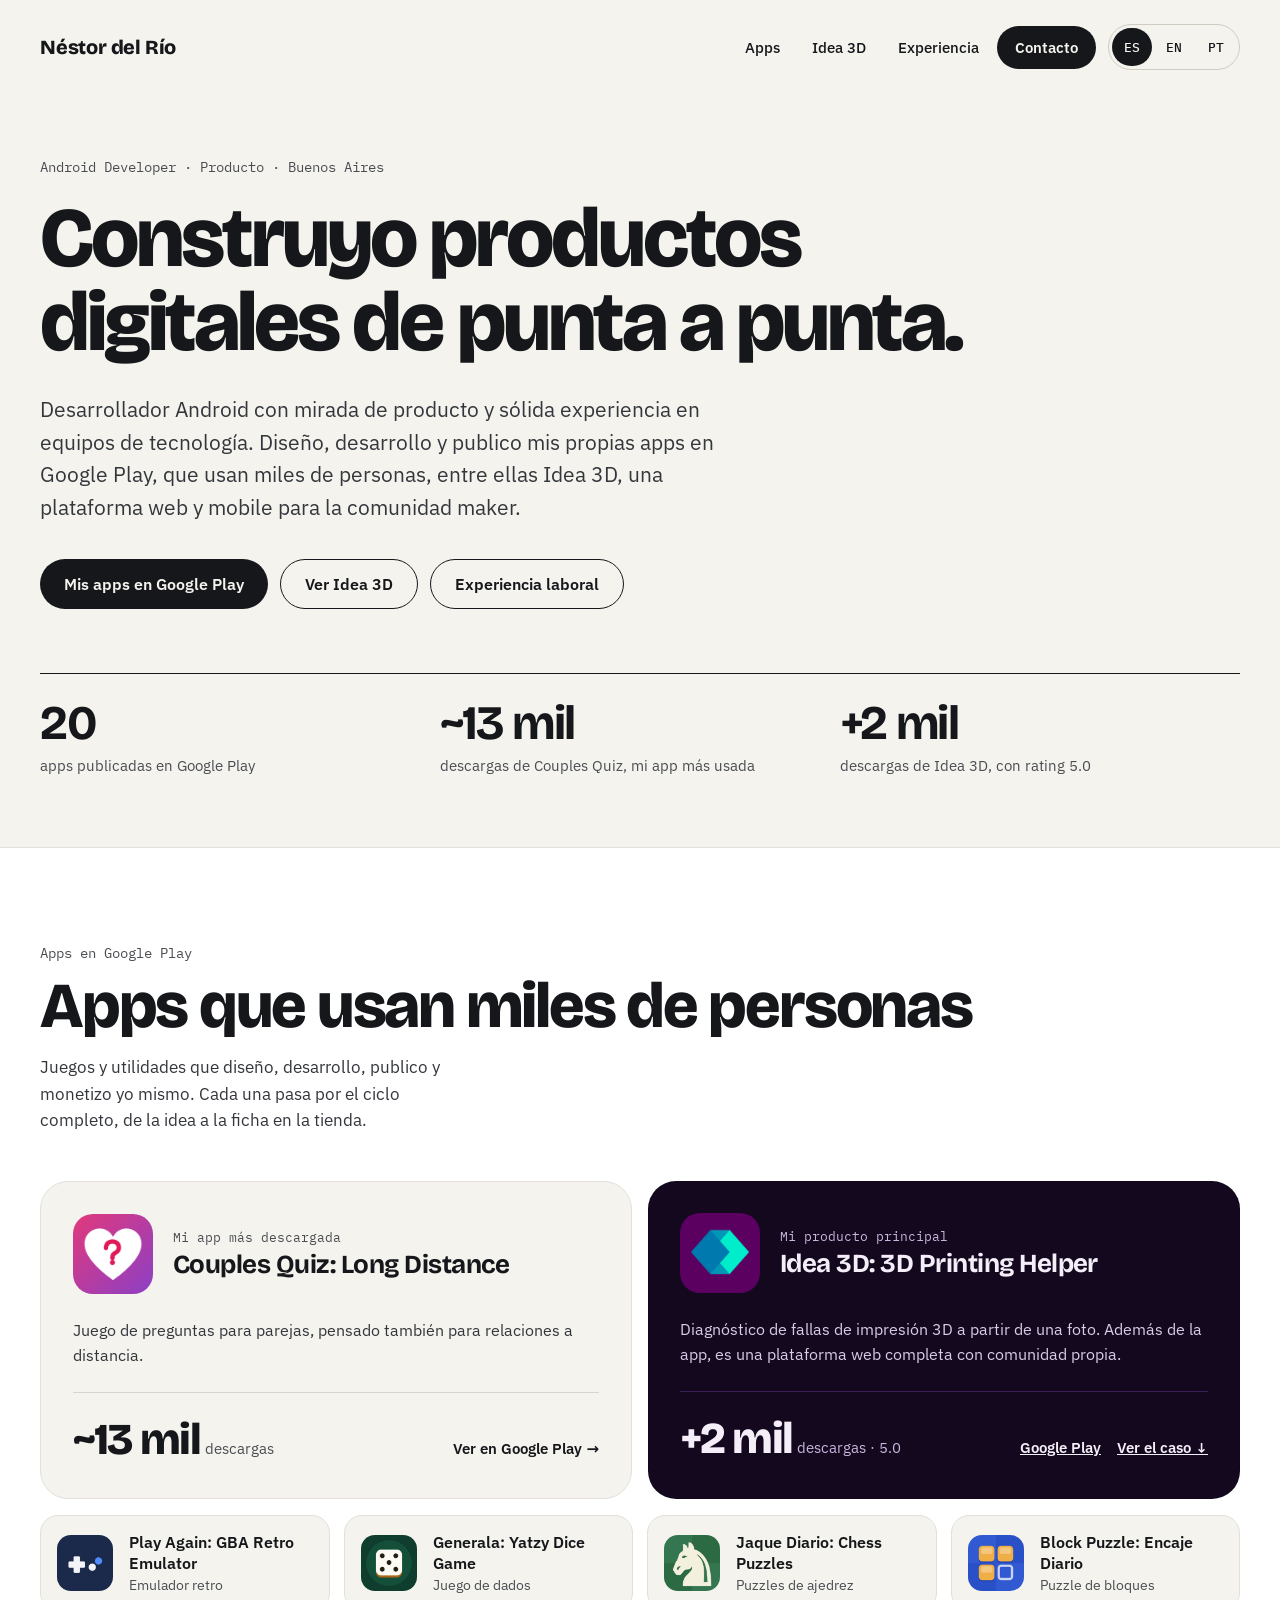
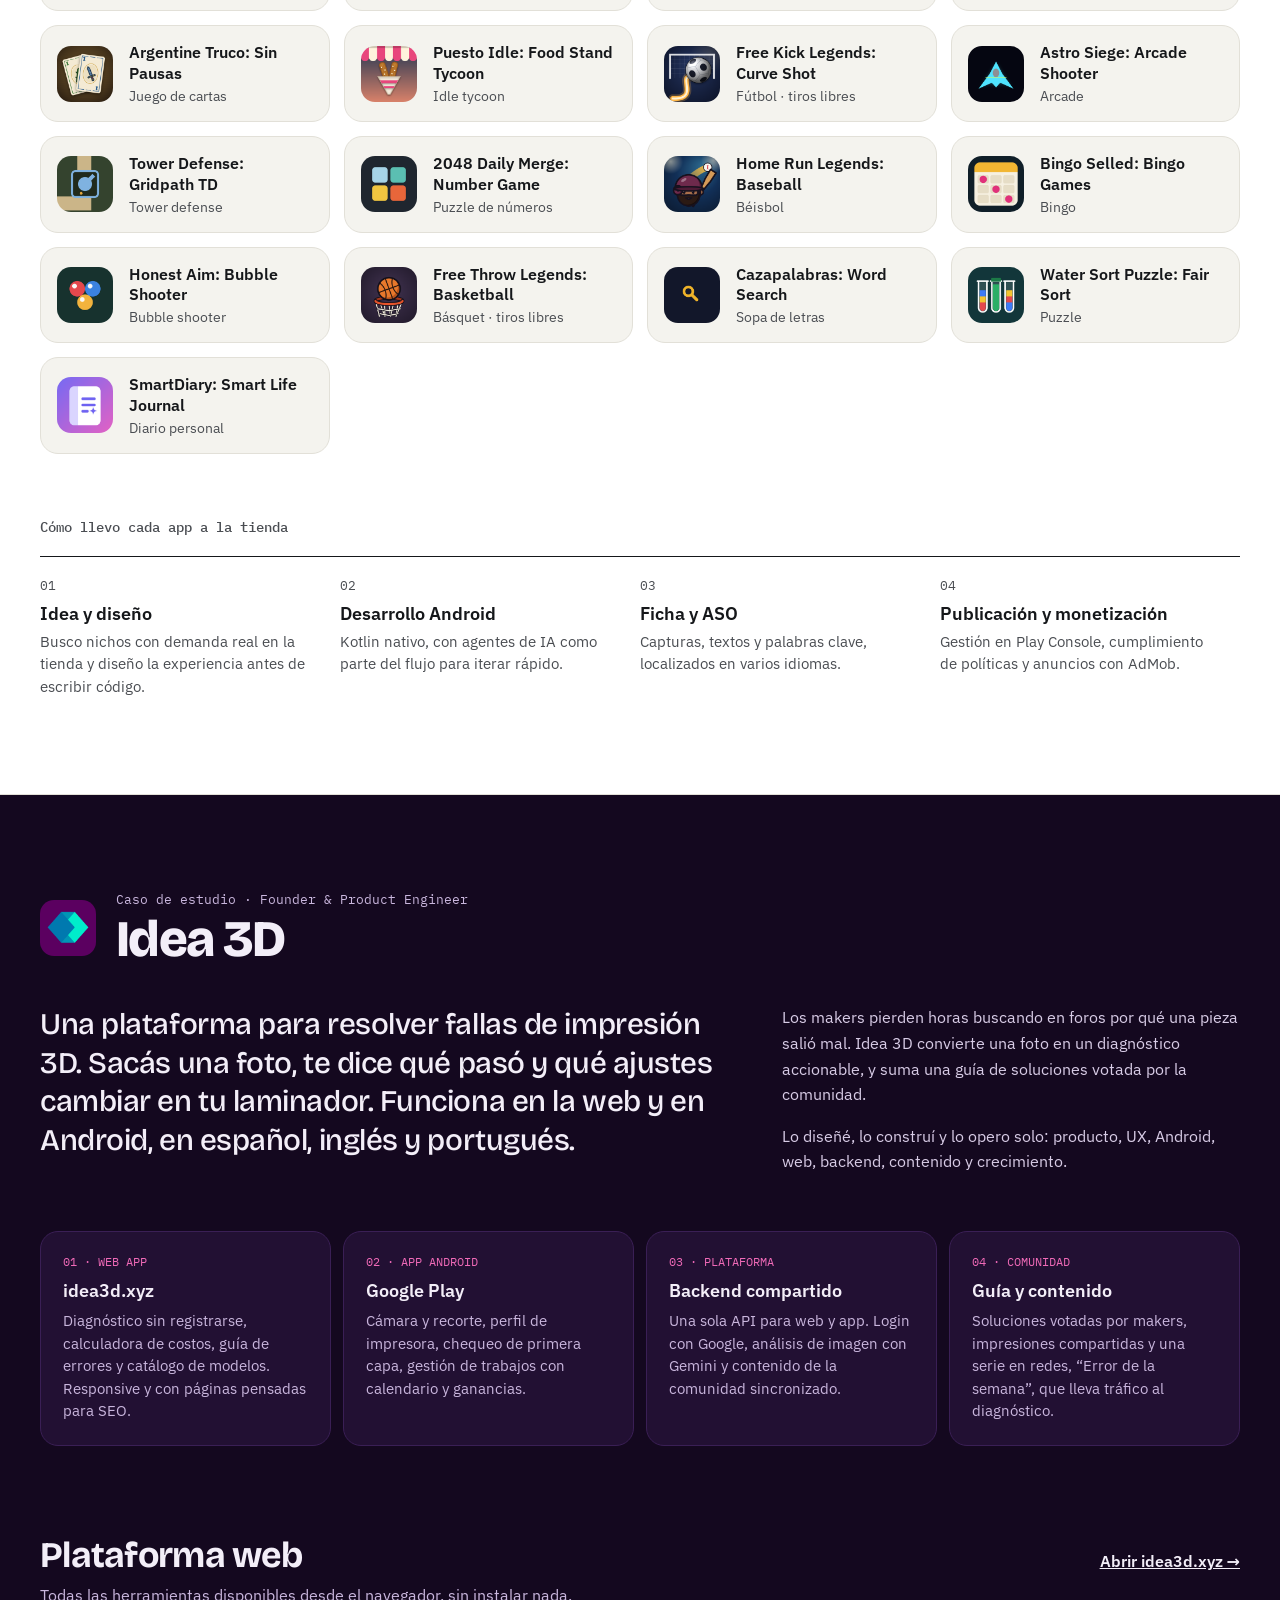
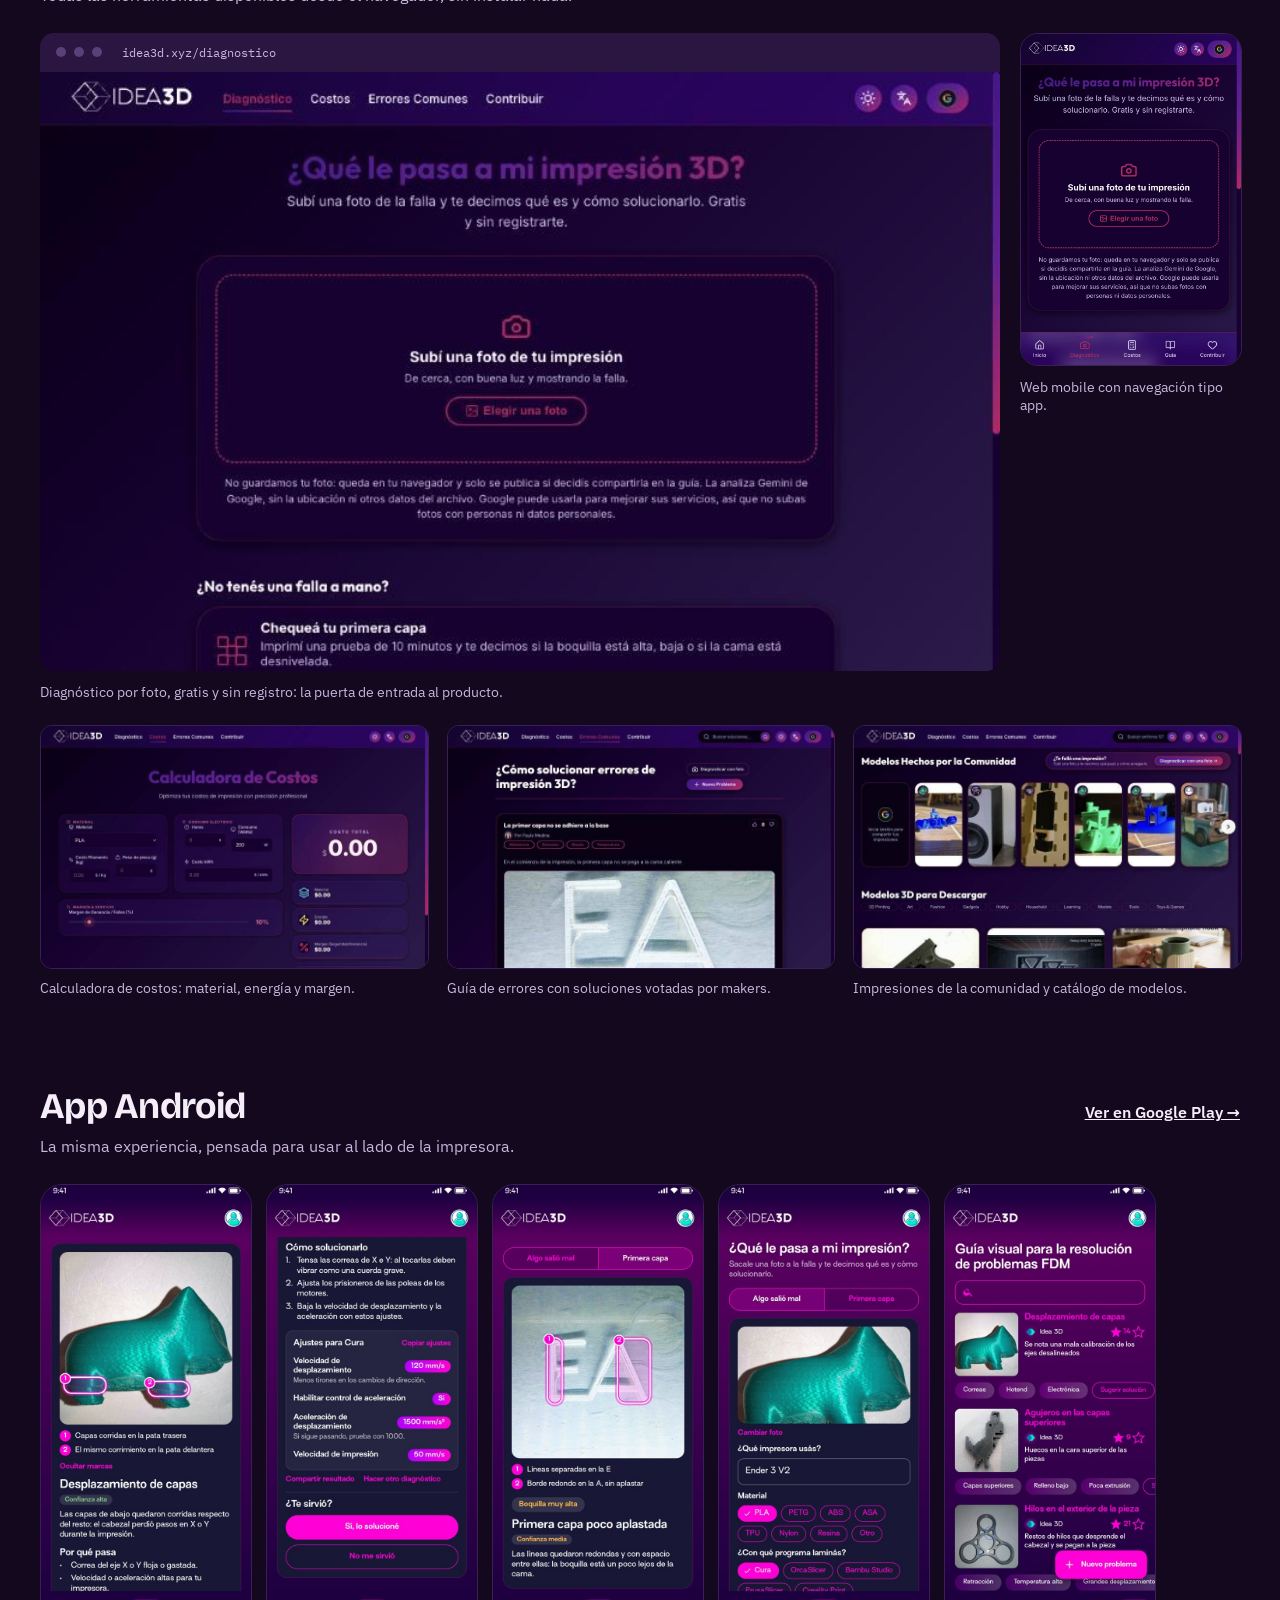
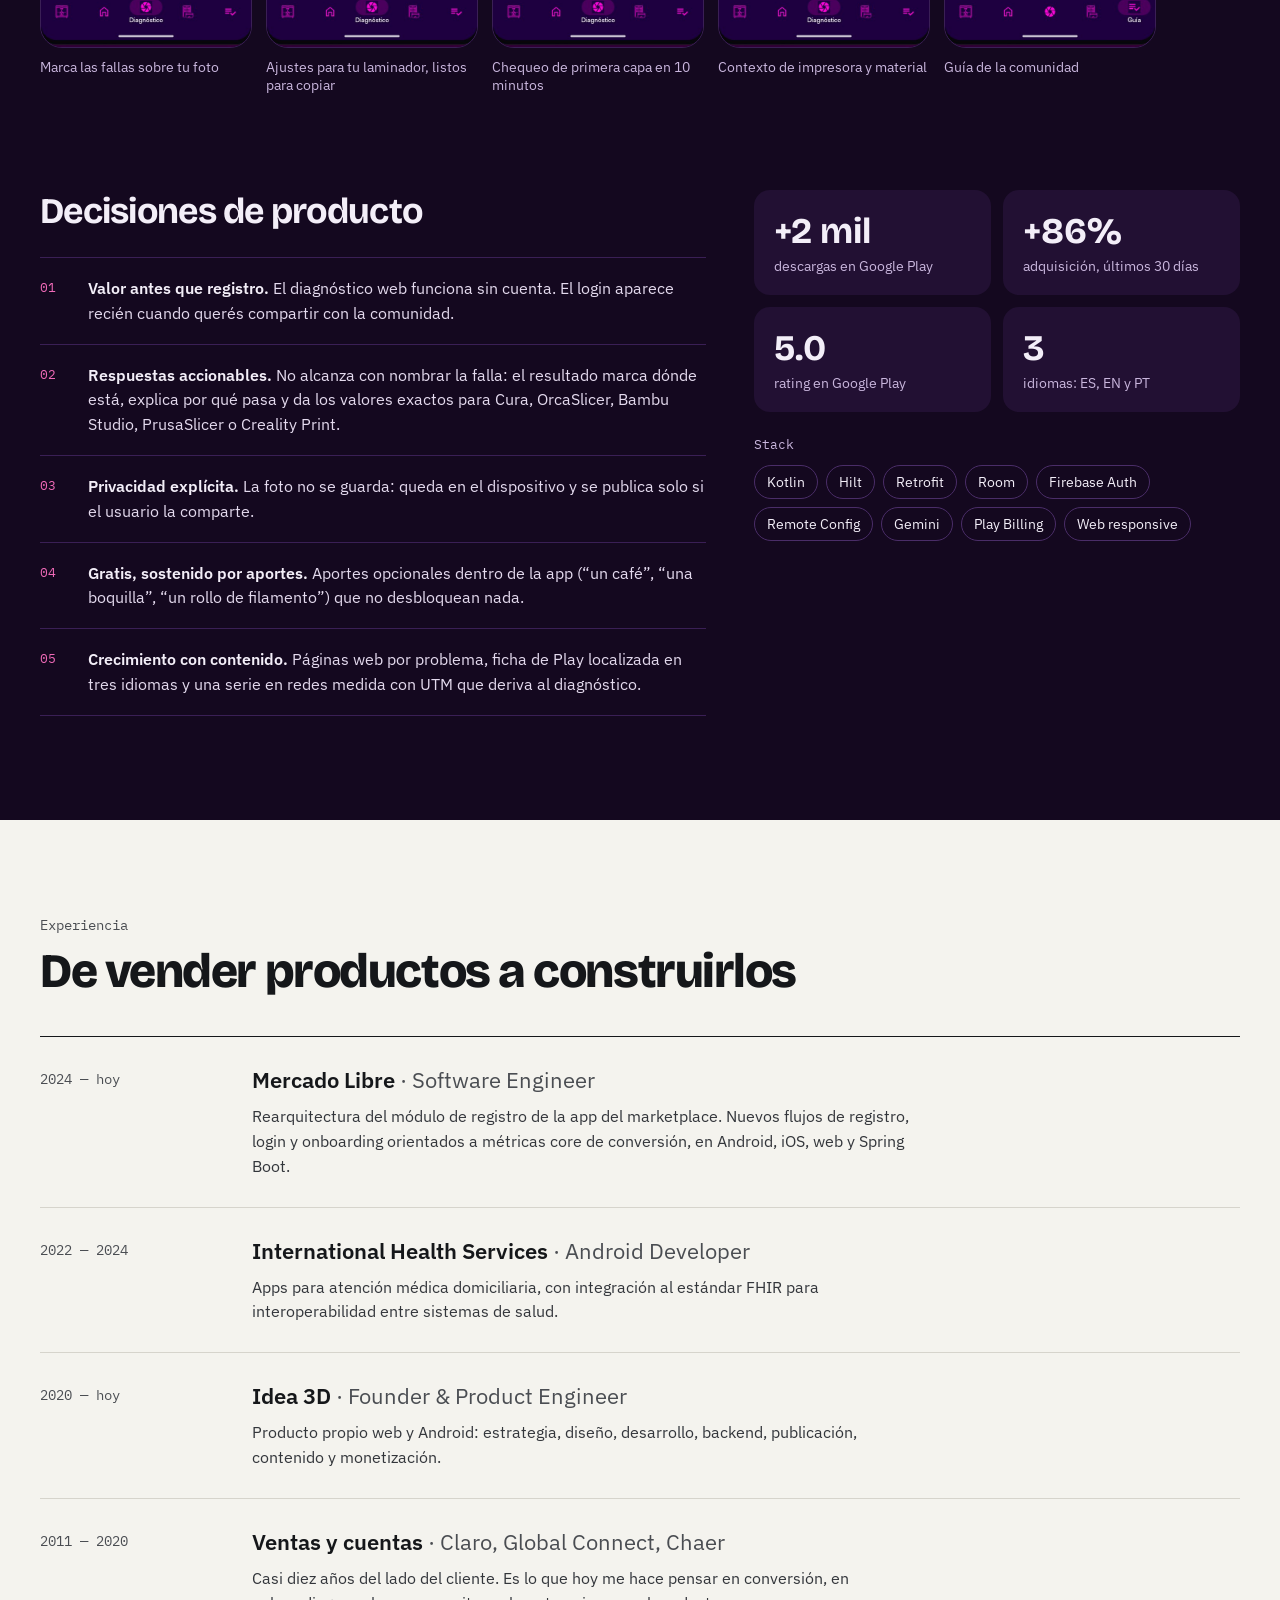
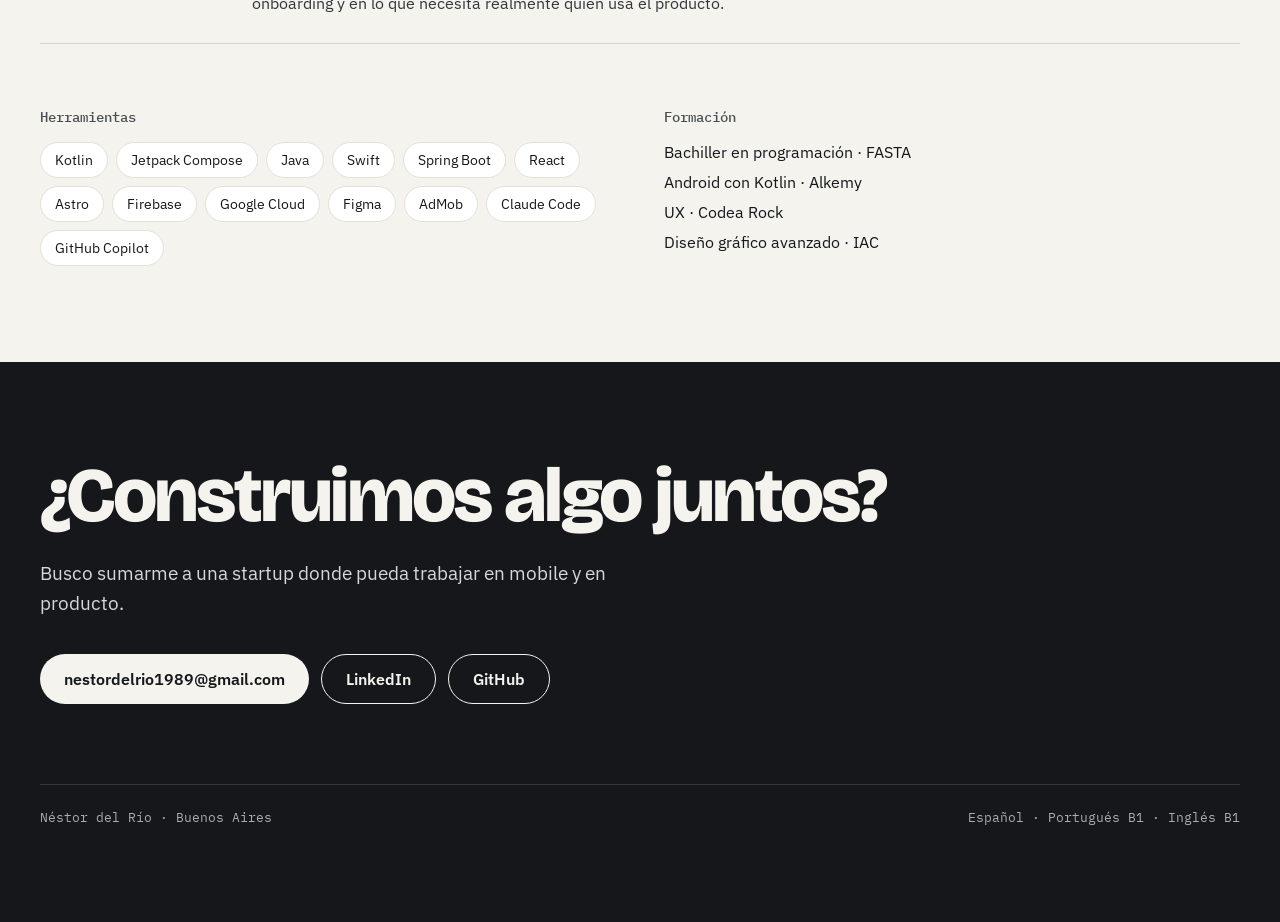
==== commit fb5947e9: "Agrega Block Puzzle: Encaje Diario - 20 apps publicadas en encabezado e imágenes para compartir  Co-" ====
--- a/index.html
+++ b/index.html
@@ -66,7 +66,7 @@
 </div>
 <div style="display: grid; grid-template-columns: repeat(auto-fit, minmax(220px, 1fr)); margin-top: 64px; border-top: 1.5px solid #15171A">
 <div style="padding: 20px 24px 0 0">
-<div style="font-family: 'Bricolage Grotesque', sans-serif; font-weight: 700; font-size: 48px; letter-spacing: -0.03em">19</div>
+<div style="font-family: 'Bricolage Grotesque', sans-serif; font-weight: 700; font-size: 48px; letter-spacing: -0.03em">20</div>
 <div style="font-size: 15px; color: #4A4D52; margin-top: 4px">apps publicadas en Google Play</div>
 </div>
 <div style="padding: 20px 24px 0 0">
@@ -144,6 +144,13 @@
 <div style="min-width: 0">
 <div style="font-weight: 600; font-size: 16px; line-height: 1.3">Jaque Diario: Chess Puzzles</div>
 <div style="font-size: 14px; color: #4A4D52; margin-top: 3px">Puzzles de ajedrez</div>
+</div>
+</a>
+<a href="https://play.google.com/store/apps/details?id=com.nestordelrio.encajediario" style="display: flex; gap: 16px; align-items: center; padding: 16px; background: #F4F3EE; border: 1px solid #E2E0D8; border-radius: 18px; text-decoration: none; color: #15171A">
+<img src="/assets/img/icon-encaje.png" alt="" style="flex: 0 0 56px; width: 56px; height: 56px; border-radius: 14px">
+<div style="min-width: 0">
+<div style="font-weight: 600; font-size: 16px; line-height: 1.3">Block Puzzle: Encaje Diario</div>
+<div style="font-size: 14px; color: #4A4D52; margin-top: 3px">Puzzle de bloques</div>
 </div>
 </a>
 <a href="https://play.google.com/store/apps/details?id=com.nestordelrio.truco" style="display: flex; gap: 16px; align-items: center; padding: 16px; background: #F4F3EE; border: 1px solid #E2E0D8; border-radius: 18px; text-decoration: none; color: #15171A">
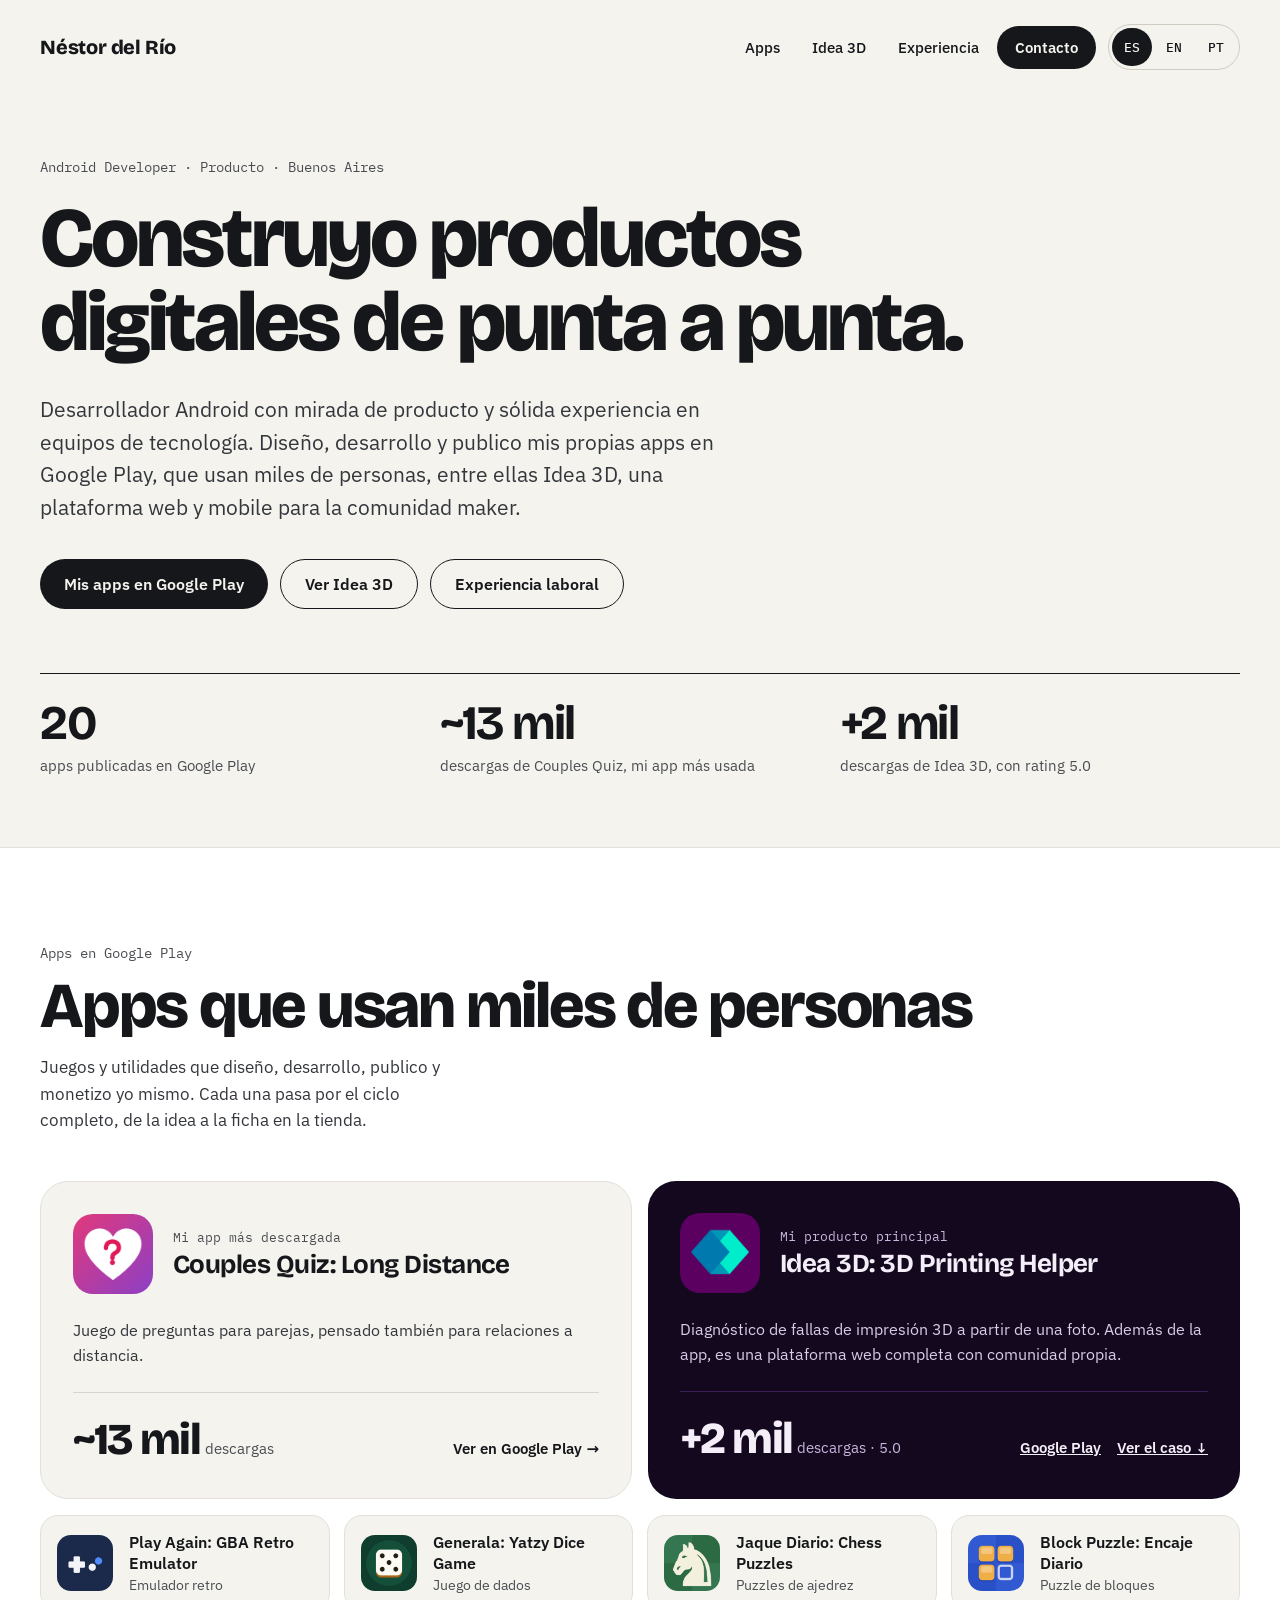
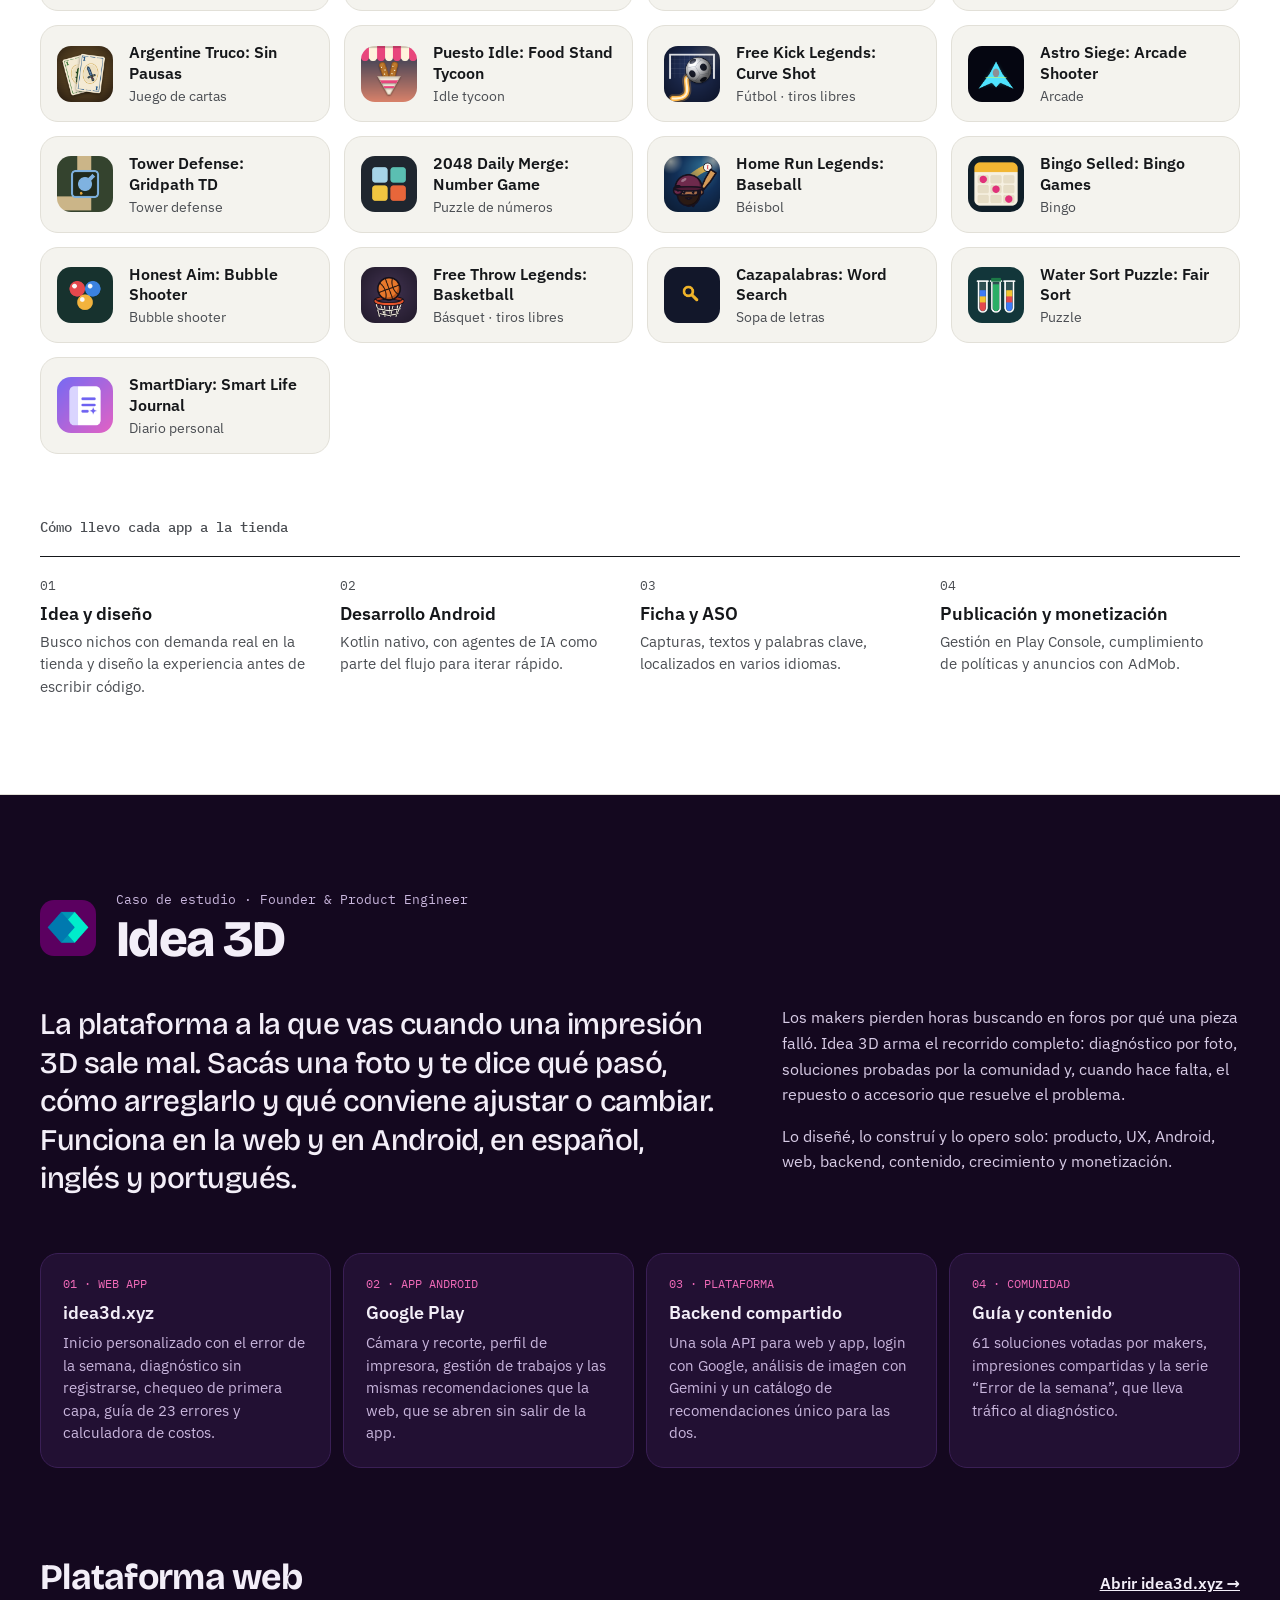
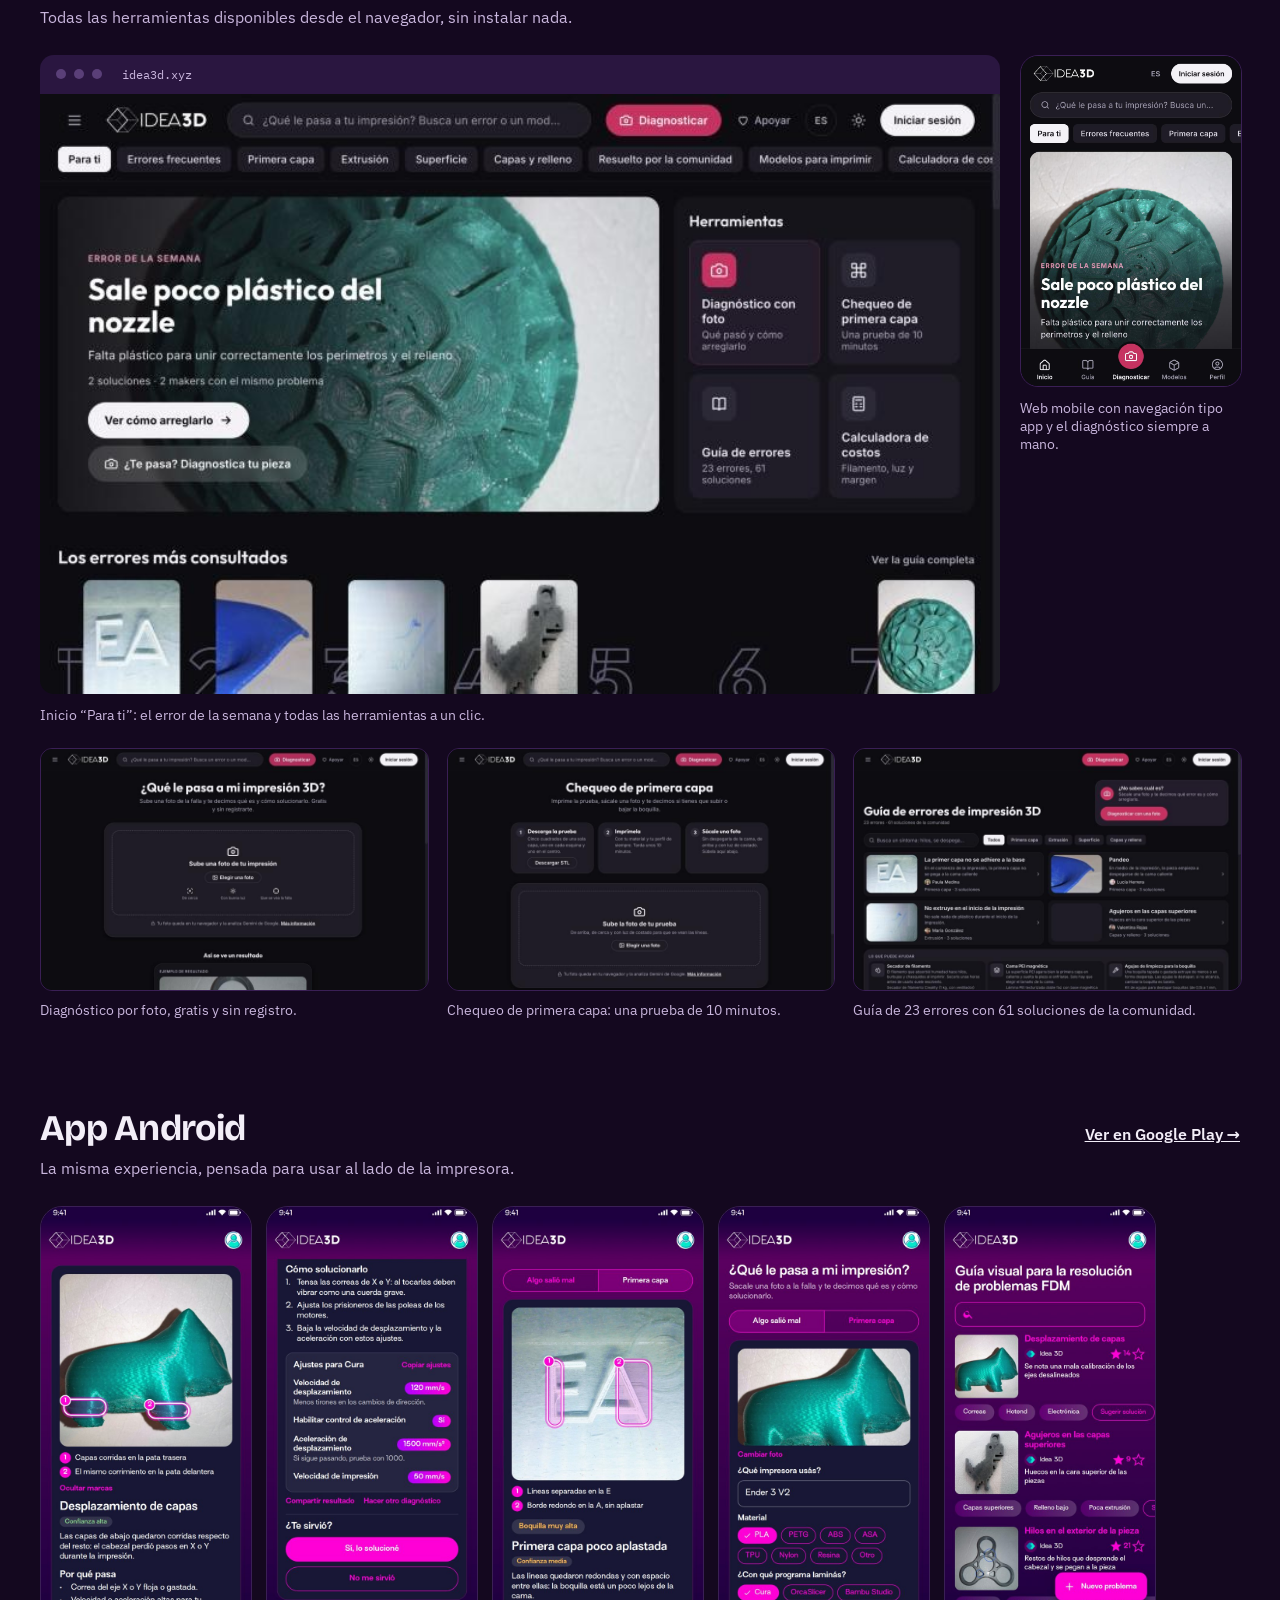
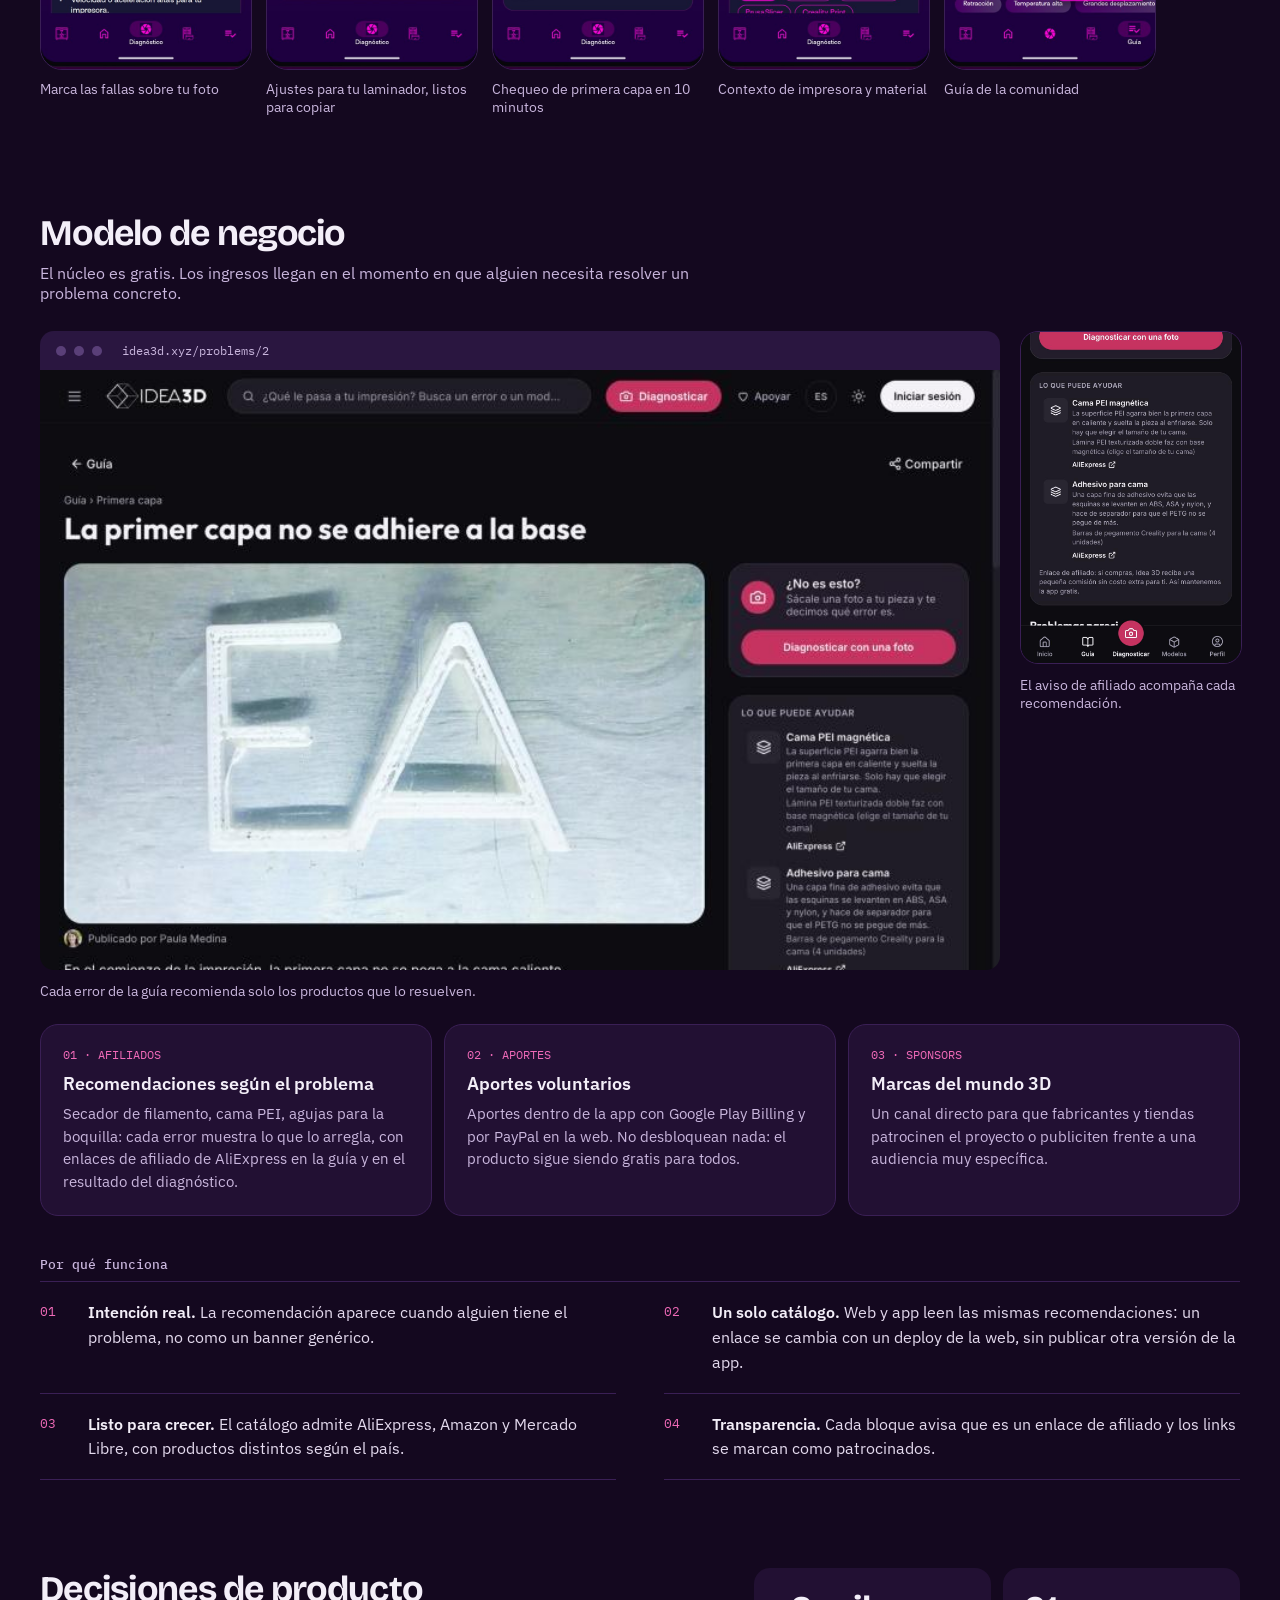
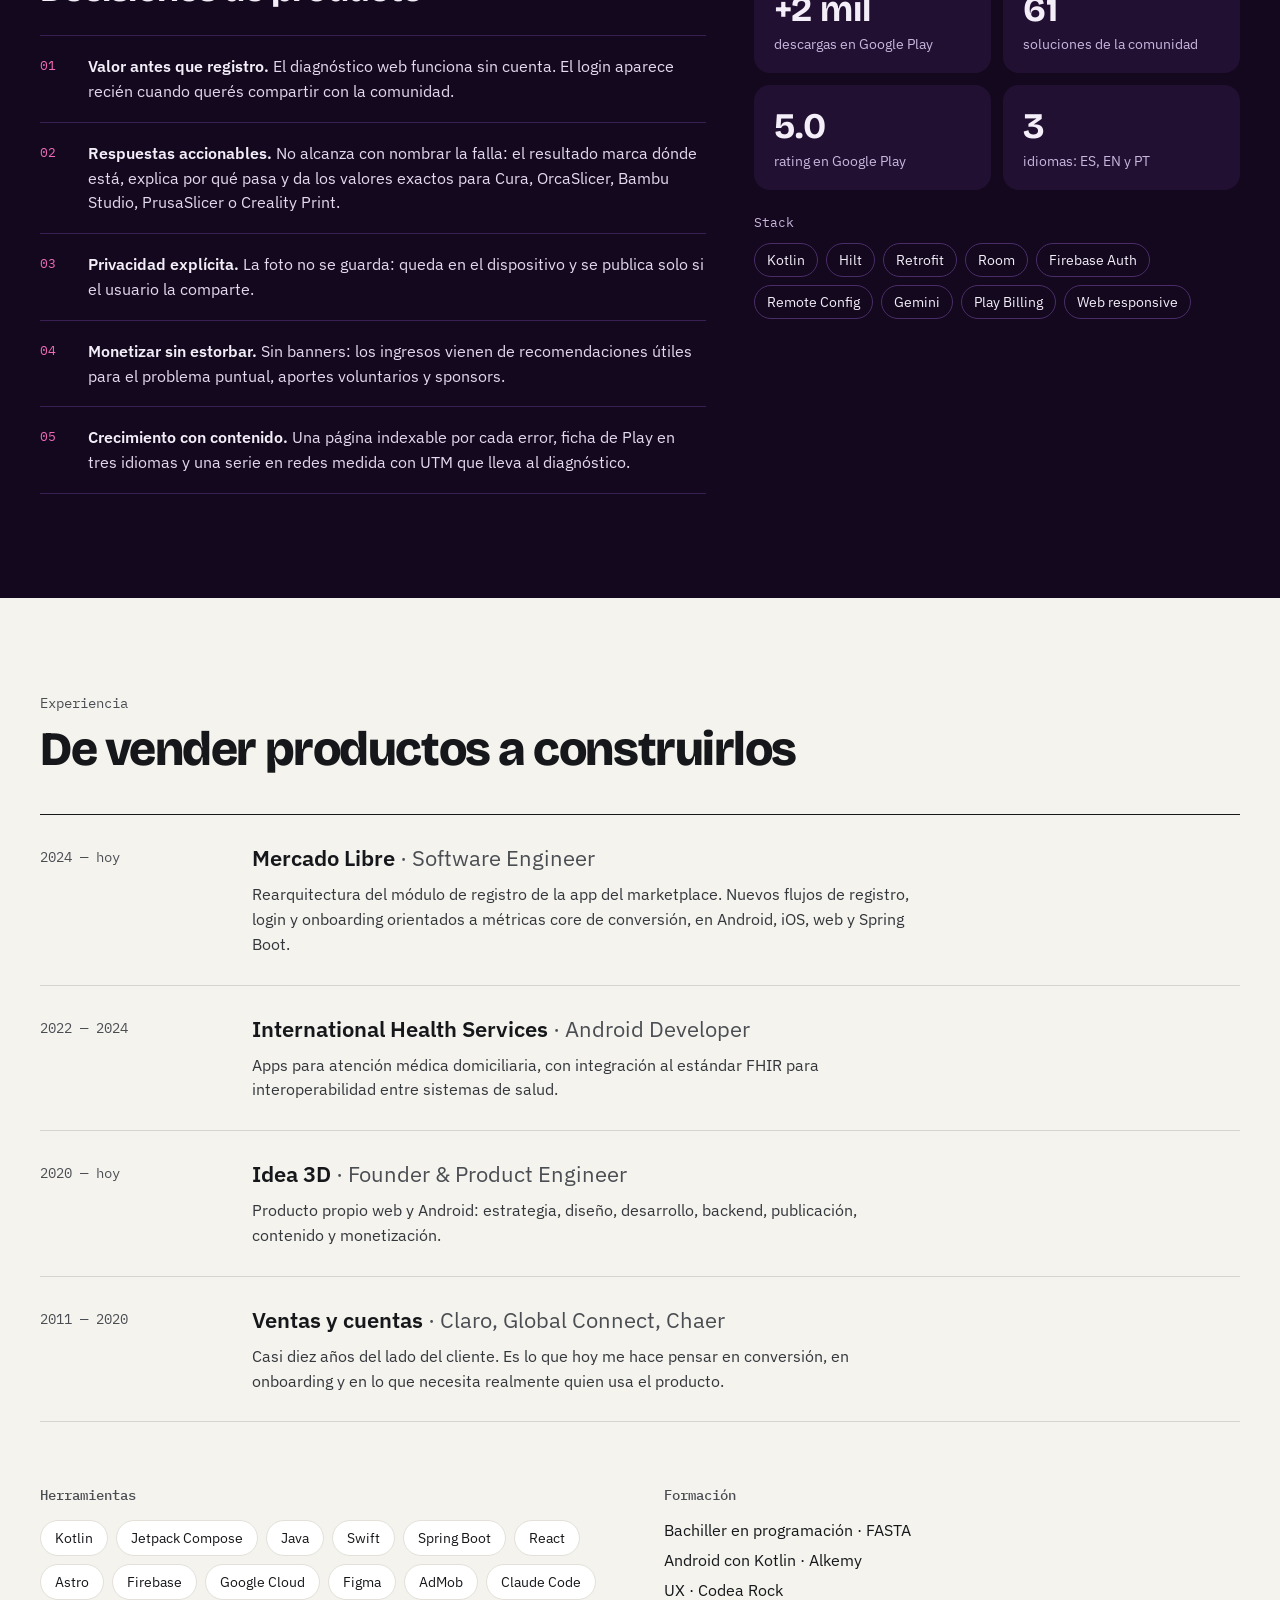
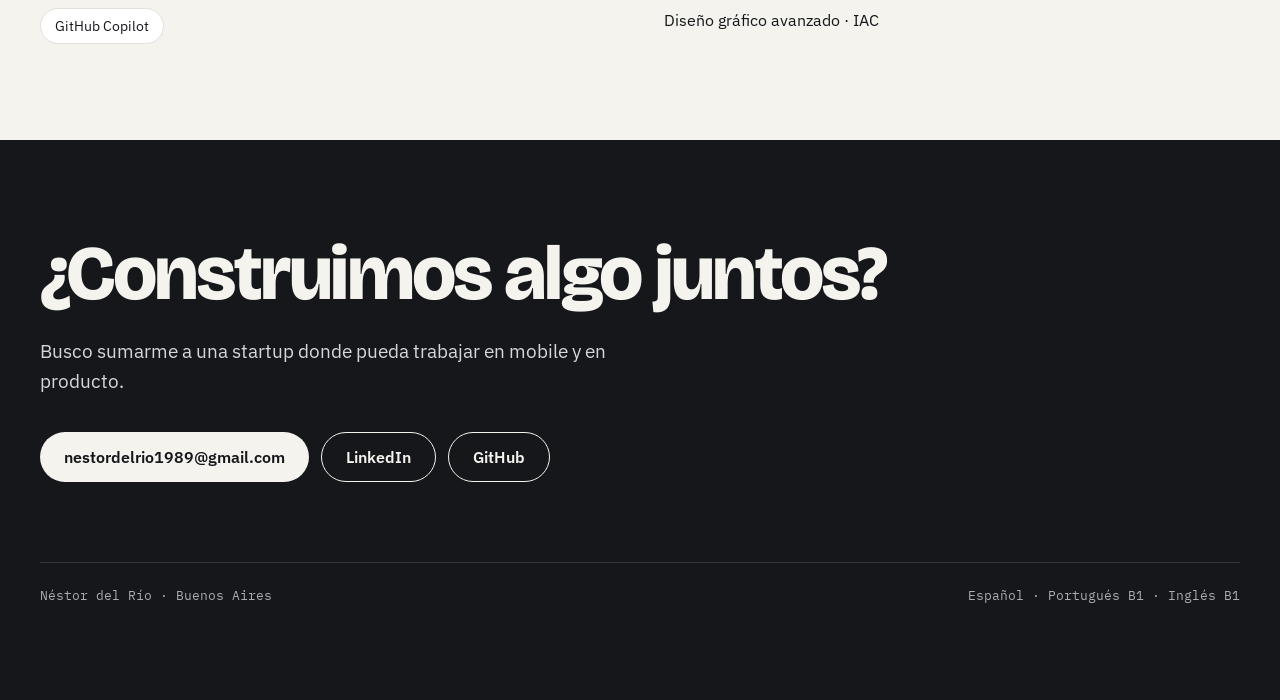
==== commit 88f1444d: "Actualiza el caso de Idea 3D: web nueva y modelo de negocio - Capturas nuevas de idea3d.xyz en españ" ====
--- a/index.html
+++ b/index.html
@@ -286,10 +286,10 @@
 </div>
 
 <div style="display: flex; flex-wrap: wrap; gap: 32px 64px; margin-top: 40px">
-<p style="flex: 1 1 520px; min-width: 0; margin: 0; font-family: 'Bricolage Grotesque', sans-serif; font-weight: 500; font-size: clamp(22px, 2.4vw, 30px); line-height: 1.28; letter-spacing: -0.015em">Una plataforma para resolver fallas de impresión 3D. Sacás una foto, te dice qué pasó y qué ajustes cambiar en tu laminador. Funciona en la web y en Android, en español, inglés y portugués.</p>
+<p style="flex: 1 1 520px; min-width: 0; margin: 0; font-family: 'Bricolage Grotesque', sans-serif; font-weight: 500; font-size: clamp(22px, 2.4vw, 30px); line-height: 1.28; letter-spacing: -0.015em">La plataforma a la que vas cuando una impresión 3D sale mal. Sacás una foto y te dice qué pasó, cómo arreglarlo y qué conviene ajustar o cambiar. Funciona en la web y en Android, en español, inglés y portugués.</p>
 <div style="flex: 1 1 300px; min-width: 0; font-size: 16px; line-height: 1.6; color: #D8CCE6">
-<p style="margin: 0">Los makers pierden horas buscando en foros por qué una pieza salió mal. Idea 3D convierte una foto en un diagnóstico accionable, y suma una guía de soluciones votada por la comunidad.</p>
-<p style="margin: 16px 0 0">Lo diseñé, lo construí y lo opero solo: producto, UX, Android, web, backend, contenido y crecimiento.</p>
+<p style="margin: 0">Los makers pierden horas buscando en foros por qué una pieza falló. Idea 3D arma el recorrido completo: diagnóstico por foto, soluciones probadas por la comunidad y, cuando hace falta, el repuesto o accesorio que resuelve el problema.</p>
+<p style="margin: 16px 0 0">Lo diseñé, lo construí y lo opero solo: producto, UX, Android, web, backend, contenido, crecimiento y monetización.</p>
 </div>
 </div>
 
@@ -297,22 +297,22 @@
 <div style="background: #221033; border: 1px solid #3A1F55; border-radius: 18px; padding: 22px">
 <div style="font-family: 'IBM Plex Mono', monospace; font-size: 12px; color: #F06AB8">01 · WEB APP</div>
 <div style="font-weight: 600; font-size: 18px; margin-top: 10px">idea3d.xyz</div>
-<p style="margin: 8px 0 0; font-size: 15px; line-height: 1.5; color: #C9B6DD">Diagnóstico sin registrarse, calculadora de costos, guía de errores y catálogo de modelos. Responsive y con páginas pensadas para SEO.</p>
+<p style="margin: 8px 0 0; font-size: 15px; line-height: 1.5; color: #C9B6DD">Inicio personalizado con el error de la semana, diagnóstico sin registrarse, chequeo de primera capa, guía de 23 errores y calculadora de costos.</p>
 </div>
 <div style="background: #221033; border: 1px solid #3A1F55; border-radius: 18px; padding: 22px">
 <div style="font-family: 'IBM Plex Mono', monospace; font-size: 12px; color: #F06AB8">02 · APP ANDROID</div>
 <div style="font-weight: 600; font-size: 18px; margin-top: 10px">Google Play</div>
-<p style="margin: 8px 0 0; font-size: 15px; line-height: 1.5; color: #C9B6DD">Cámara y recorte, perfil de impresora, chequeo de primera capa, gestión de trabajos con calendario y ganancias.</p>
+<p style="margin: 8px 0 0; font-size: 15px; line-height: 1.5; color: #C9B6DD">Cámara y recorte, perfil de impresora, gestión de trabajos y las mismas recomendaciones que la web, que se abren sin salir de la app.</p>
 </div>
 <div style="background: #221033; border: 1px solid #3A1F55; border-radius: 18px; padding: 22px">
 <div style="font-family: 'IBM Plex Mono', monospace; font-size: 12px; color: #F06AB8">03 · PLATAFORMA</div>
 <div style="font-weight: 600; font-size: 18px; margin-top: 10px">Backend compartido</div>
-<p style="margin: 8px 0 0; font-size: 15px; line-height: 1.5; color: #C9B6DD">Una sola API para web y app. Login con Google, análisis de imagen con Gemini y contenido de la comunidad sincronizado.</p>
+<p style="margin: 8px 0 0; font-size: 15px; line-height: 1.5; color: #C9B6DD">Una sola API para web y app, login con Google, análisis de imagen con Gemini y un catálogo de recomendaciones único para las dos.</p>
 </div>
 <div style="background: #221033; border: 1px solid #3A1F55; border-radius: 18px; padding: 22px">
 <div style="font-family: 'IBM Plex Mono', monospace; font-size: 12px; color: #F06AB8">04 · COMUNIDAD</div>
 <div style="font-weight: 600; font-size: 18px; margin-top: 10px">Guía y contenido</div>
-<p style="margin: 8px 0 0; font-size: 15px; line-height: 1.5; color: #C9B6DD">Soluciones votadas por makers, impresiones compartidas y una serie en redes, “Error de la semana”, que lleva tráfico al diagnóstico.</p>
+<p style="margin: 8px 0 0; font-size: 15px; line-height: 1.5; color: #C9B6DD">61 soluciones votadas por makers, impresiones compartidas y la serie “Error de la semana”, que lleva tráfico al diagnóstico.</p>
 </div>
 </div>
 
@@ -330,28 +330,28 @@
 <span style="width: 10px; height: 10px; border-radius: 50%; background: #5A3F78"></span>
 <span style="width: 10px; height: 10px; border-radius: 50%; background: #5A3F78"></span>
 <span style="width: 10px; height: 10px; border-radius: 50%; background: #5A3F78"></span>
-<span style="margin-left: 12px; font-family: 'IBM Plex Mono', monospace; font-size: 12px; color: #C9B6DD">idea3d.xyz/diagnostico</span>
-</div>
-<img src="/assets/img/web-diagnostico.jpg" alt="Página de diagnóstico de Idea 3D en escritorio: subir una foto de la impresión fallida" style="display: block; width: 100%; height: auto; border-radius: 0 0 14px 14px">
-<figcaption style="margin-top: 12px; font-size: 14px; color: #C9B6DD">Diagnóstico por foto, gratis y sin registro: la puerta de entrada al producto.</figcaption>
+<span style="margin-left: 12px; font-family: 'IBM Plex Mono', monospace; font-size: 12px; color: #C9B6DD">idea3d.xyz</span>
+</div>
+<img src="/assets/img/web2-es-home.jpg" alt="Inicio de Idea 3D en escritorio: el error de la semana y los accesos a las herramientas" style="display: block; width: 100%; height: auto; border-radius: 0 0 14px 14px">
+<figcaption style="margin-top: 12px; font-size: 14px; color: #C9B6DD">Inicio “Para ti”: el error de la semana y todas las herramientas a un clic.</figcaption>
 </figure>
 <figure style="flex: 1 1 220px; max-width: 300px; min-width: 0; margin: 0">
-<img src="/assets/img/web-mobile.jpg" alt="La misma página de diagnóstico en un teléfono, con navegación inferior" style="display: block; width: 100%; height: auto; border-radius: 18px; border: 1px solid #3A1F55">
-<figcaption style="margin-top: 12px; font-size: 14px; color: #C9B6DD">Web mobile con navegación tipo app.</figcaption>
+<img src="/assets/img/web2-es-home-m.jpg" alt="Inicio de Idea 3D en un teléfono, con navegación inferior y el diagnóstico al centro" style="display: block; width: 100%; height: auto; border-radius: 18px; border: 1px solid #3A1F55">
+<figcaption style="margin-top: 12px; font-size: 14px; color: #C9B6DD">Web mobile con navegación tipo app y el diagnóstico siempre a mano.</figcaption>
 </figure>
 </div>
 <div style="display: grid; grid-template-columns: repeat(auto-fit, minmax(260px, 1fr)); gap: 20px; margin-top: 24px">
 <figure style="margin: 0">
-<img src="/assets/img/web-costos.jpg" alt="Calculadora de costos de impresión 3D con material, consumo eléctrico y margen" style="display: block; width: 100%; height: auto; border-radius: 12px; border: 1px solid #3A1F55">
-<figcaption style="margin-top: 10px; font-size: 14px; color: #C9B6DD">Calculadora de costos: material, energía y margen.</figcaption>
+<img src="/assets/img/web2-es-diag.jpg" alt="Página de diagnóstico para subir una foto de la impresión fallida" style="display: block; width: 100%; height: auto; border-radius: 12px; border: 1px solid #3A1F55">
+<figcaption style="margin-top: 10px; font-size: 14px; color: #C9B6DD">Diagnóstico por foto, gratis y sin registro.</figcaption>
 </figure>
 <figure style="margin: 0">
-<img src="/assets/img/web-guia.jpg" alt="Guía de errores de impresión 3D con soluciones de la comunidad y votos" style="display: block; width: 100%; height: auto; border-radius: 12px; border: 1px solid #3A1F55">
-<figcaption style="margin-top: 10px; font-size: 14px; color: #C9B6DD">Guía de errores con soluciones votadas por makers.</figcaption>
+<img src="/assets/img/web2-es-capa.jpg" alt="Chequeo de primera capa en tres pasos: descargar la prueba, imprimirla y sacarle una foto" style="display: block; width: 100%; height: auto; border-radius: 12px; border: 1px solid #3A1F55">
+<figcaption style="margin-top: 10px; font-size: 14px; color: #C9B6DD">Chequeo de primera capa: una prueba de 10 minutos.</figcaption>
 </figure>
 <figure style="margin: 0">
-<img src="/assets/img/web-inicio.jpg" alt="Inicio de Idea 3D con modelos impresos por la comunidad y modelos para descargar" style="display: block; width: 100%; height: auto; border-radius: 12px; border: 1px solid #3A1F55">
-<figcaption style="margin-top: 10px; font-size: 14px; color: #C9B6DD">Impresiones de la comunidad y catálogo de modelos.</figcaption>
+<img src="/assets/img/web2-es-guia.jpg" alt="Guía de errores con filtros por zona y productos recomendados" style="display: block; width: 100%; height: auto; border-radius: 12px; border: 1px solid #3A1F55">
+<figcaption style="margin-top: 10px; font-size: 14px; color: #C9B6DD">Guía de 23 errores con 61 soluciones de la comunidad.</figcaption>
 </figure>
 </div>
 </div>
@@ -388,6 +388,67 @@
 </div>
 </div>
 
+<div style="margin-top: 88px">
+<div>
+<h3 style="margin: 0; font-family: 'Bricolage Grotesque', sans-serif; font-weight: 700; font-size: clamp(26px, 3vw, 36px); letter-spacing: -0.02em">Modelo de negocio</h3>
+<p style="margin: 8px 0 0; font-size: 16px; color: #C9B6DD; max-width: 720px">El núcleo es gratis. Los ingresos llegan en el momento en que alguien necesita resolver un problema concreto.</p>
+</div>
+<div style="display: flex; flex-wrap: wrap; gap: 20px; margin-top: 28px; align-items: flex-start">
+<figure style="flex: 999 1 640px; min-width: 0; margin: 0">
+<div style="background: #2A1640; border-radius: 14px 14px 0 0; padding: 12px 16px; display: flex; gap: 8px; align-items: center">
+<span style="width: 10px; height: 10px; border-radius: 50%; background: #5A3F78"></span>
+<span style="width: 10px; height: 10px; border-radius: 50%; background: #5A3F78"></span>
+<span style="width: 10px; height: 10px; border-radius: 50%; background: #5A3F78"></span>
+<span style="margin-left: 12px; font-family: 'IBM Plex Mono', monospace; font-size: 12px; color: #C9B6DD">idea3d.xyz/problems/2</span>
+</div>
+<img src="/assets/img/web2-es-problema.jpg" alt="Página de un error de la guía con el bloque “Lo que puede ayudar” y productos recomendados" style="display: block; width: 100%; height: auto; border-radius: 0 0 14px 14px">
+<figcaption style="margin-top: 12px; font-size: 14px; color: #C9B6DD">Cada error de la guía recomienda solo los productos que lo resuelven.</figcaption>
+</figure>
+<figure style="flex: 1 1 220px; max-width: 300px; min-width: 0; margin: 0">
+<img src="/assets/img/web2-es-afil-m.jpg" alt="Productos recomendados en el teléfono, con el aviso de enlace de afiliado" style="display: block; width: 100%; height: auto; border-radius: 18px; border: 1px solid #3A1F55">
+<figcaption style="margin-top: 12px; font-size: 14px; color: #C9B6DD">El aviso de afiliado acompaña cada recomendación.</figcaption>
+</figure>
+</div>
+<div style="display: grid; grid-template-columns: repeat(auto-fit, minmax(260px, 1fr)); gap: 12px; margin-top: 24px">
+<div style="background: #221033; border: 1px solid #3A1F55; border-radius: 18px; padding: 22px">
+<div style="font-family: 'IBM Plex Mono', monospace; font-size: 12px; color: #F06AB8">01 · AFILIADOS</div>
+<div style="font-weight: 600; font-size: 18px; margin-top: 10px">Recomendaciones según el problema</div>
+<p style="margin: 8px 0 0; font-size: 15px; line-height: 1.5; color: #C9B6DD">Secador de filamento, cama PEI, agujas para la boquilla: cada error muestra lo que lo arregla, con enlaces de afiliado de AliExpress en la guía y en el resultado del diagnóstico.</p>
+</div>
+<div style="background: #221033; border: 1px solid #3A1F55; border-radius: 18px; padding: 22px">
+<div style="font-family: 'IBM Plex Mono', monospace; font-size: 12px; color: #F06AB8">02 · APORTES</div>
+<div style="font-weight: 600; font-size: 18px; margin-top: 10px">Aportes voluntarios</div>
+<p style="margin: 8px 0 0; font-size: 15px; line-height: 1.5; color: #C9B6DD">Aportes dentro de la app con Google Play Billing y por PayPal en la web. No desbloquean nada: el producto sigue siendo gratis para todos.</p>
+</div>
+<div style="background: #221033; border: 1px solid #3A1F55; border-radius: 18px; padding: 22px">
+<div style="font-family: 'IBM Plex Mono', monospace; font-size: 12px; color: #F06AB8">03 · SPONSORS</div>
+<div style="font-weight: 600; font-size: 18px; margin-top: 10px">Marcas del mundo 3D</div>
+<p style="margin: 8px 0 0; font-size: 15px; line-height: 1.5; color: #C9B6DD">Un canal directo para que fabricantes y tiendas patrocinen el proyecto o publiciten frente a una audiencia muy específica.</p>
+</div>
+</div>
+<div style="margin-top: 40px">
+<h4 style="margin: 0 0 8px; font-family: 'IBM Plex Mono', monospace; font-size: 13px; font-weight: 500; color: #C9B6DD">Por qué funciona</h4>
+<div style="display: grid; grid-template-columns: repeat(auto-fit, minmax(min(100%, 420px), 1fr)); column-gap: 48px; border-top: 1px solid #3A1F55">
+<div style="display: flex; gap: 20px; padding: 18px 0; border-bottom: 1px solid #3A1F55">
+<span style="flex: 0 0 28px; font-family: 'IBM Plex Mono', monospace; font-size: 13px; color: #F06AB8; padding-top: 3px">01</span>
+<p style="margin: 0; font-size: 16px; line-height: 1.55; color: #E4DAEE"><strong style="color: #F3EEF8">Intención real.</strong> La recomendación aparece cuando alguien tiene el problema, no como un banner genérico.</p>
+</div>
+<div style="display: flex; gap: 20px; padding: 18px 0; border-bottom: 1px solid #3A1F55">
+<span style="flex: 0 0 28px; font-family: 'IBM Plex Mono', monospace; font-size: 13px; color: #F06AB8; padding-top: 3px">02</span>
+<p style="margin: 0; font-size: 16px; line-height: 1.55; color: #E4DAEE"><strong style="color: #F3EEF8">Un solo catálogo.</strong> Web y app leen las mismas recomendaciones: un enlace se cambia con un deploy de la web, sin publicar otra versión de la app.</p>
+</div>
+<div style="display: flex; gap: 20px; padding: 18px 0; border-bottom: 1px solid #3A1F55">
+<span style="flex: 0 0 28px; font-family: 'IBM Plex Mono', monospace; font-size: 13px; color: #F06AB8; padding-top: 3px">03</span>
+<p style="margin: 0; font-size: 16px; line-height: 1.55; color: #E4DAEE"><strong style="color: #F3EEF8">Listo para crecer.</strong> El catálogo admite AliExpress, Amazon y Mercado Libre, con productos distintos según el país.</p>
+</div>
+<div style="display: flex; gap: 20px; padding: 18px 0; border-bottom: 1px solid #3A1F55">
+<span style="flex: 0 0 28px; font-family: 'IBM Plex Mono', monospace; font-size: 13px; color: #F06AB8; padding-top: 3px">04</span>
+<p style="margin: 0; font-size: 16px; line-height: 1.55; color: #E4DAEE"><strong style="color: #F3EEF8">Transparencia.</strong> Cada bloque avisa que es un enlace de afiliado y los links se marcan como patrocinados.</p>
+</div>
+</div>
+</div>
+</div>
+
 <div style="display: flex; flex-wrap: wrap; gap: 48px; margin-top: 88px">
 <div style="flex: 1 1 520px; min-width: 0">
 <h3 style="margin: 0 0 24px; font-family: 'Bricolage Grotesque', sans-serif; font-weight: 700; font-size: clamp(26px, 3vw, 36px); letter-spacing: -0.02em">Decisiones de producto</h3>
@@ -406,11 +467,11 @@
 </div>
 <div style="display: flex; gap: 20px; padding: 18px 0; border-bottom: 1px solid #3A1F55">
 <span style="flex: 0 0 28px; font-family: 'IBM Plex Mono', monospace; font-size: 13px; color: #F06AB8; padding-top: 3px">04</span>
-<p style="margin: 0; font-size: 16px; line-height: 1.55; color: #E4DAEE"><strong style="color: #F3EEF8">Gratis, sostenido por aportes.</strong> Aportes opcionales dentro de la app (“un café”, “una boquilla”, “un rollo de filamento”) que no desbloquean nada.</p>
+<p style="margin: 0; font-size: 16px; line-height: 1.55; color: #E4DAEE"><strong style="color: #F3EEF8">Monetizar sin estorbar.</strong> Sin banners: los ingresos vienen de recomendaciones útiles para el problema puntual, aportes voluntarios y sponsors.</p>
 </div>
 <div style="display: flex; gap: 20px; padding: 18px 0; border-bottom: 1px solid #3A1F55">
 <span style="flex: 0 0 28px; font-family: 'IBM Plex Mono', monospace; font-size: 13px; color: #F06AB8; padding-top: 3px">05</span>
-<p style="margin: 0; font-size: 16px; line-height: 1.55; color: #E4DAEE"><strong style="color: #F3EEF8">Crecimiento con contenido.</strong> Páginas web por problema, ficha de Play localizada en tres idiomas y una serie en redes medida con UTM que deriva al diagnóstico.</p>
+<p style="margin: 0; font-size: 16px; line-height: 1.55; color: #E4DAEE"><strong style="color: #F3EEF8">Crecimiento con contenido.</strong> Una página indexable por cada error, ficha de Play en tres idiomas y una serie en redes medida con UTM que lleva al diagnóstico.</p>
 </div>
 </div>
 </div>
@@ -421,8 +482,8 @@
 <div style="font-size: 14px; color: #C9B6DD; margin-top: 4px">descargas en Google Play</div>
 </div>
 <div style="background: #221033; border-radius: 16px; padding: 20px">
-<div style="font-family: 'Bricolage Grotesque', sans-serif; font-weight: 700; font-size: 36px">+86%</div>
-<div style="font-size: 14px; color: #C9B6DD; margin-top: 4px">adquisición, últimos 30 días</div>
+<div style="font-family: 'Bricolage Grotesque', sans-serif; font-weight: 700; font-size: 36px">61</div>
+<div style="font-size: 14px; color: #C9B6DD; margin-top: 4px">soluciones de la comunidad</div>
 </div>
 <div style="background: #221033; border-radius: 16px; padding: 20px">
 <div style="font-family: 'Bricolage Grotesque', sans-serif; font-weight: 700; font-size: 36px">5.0</div>
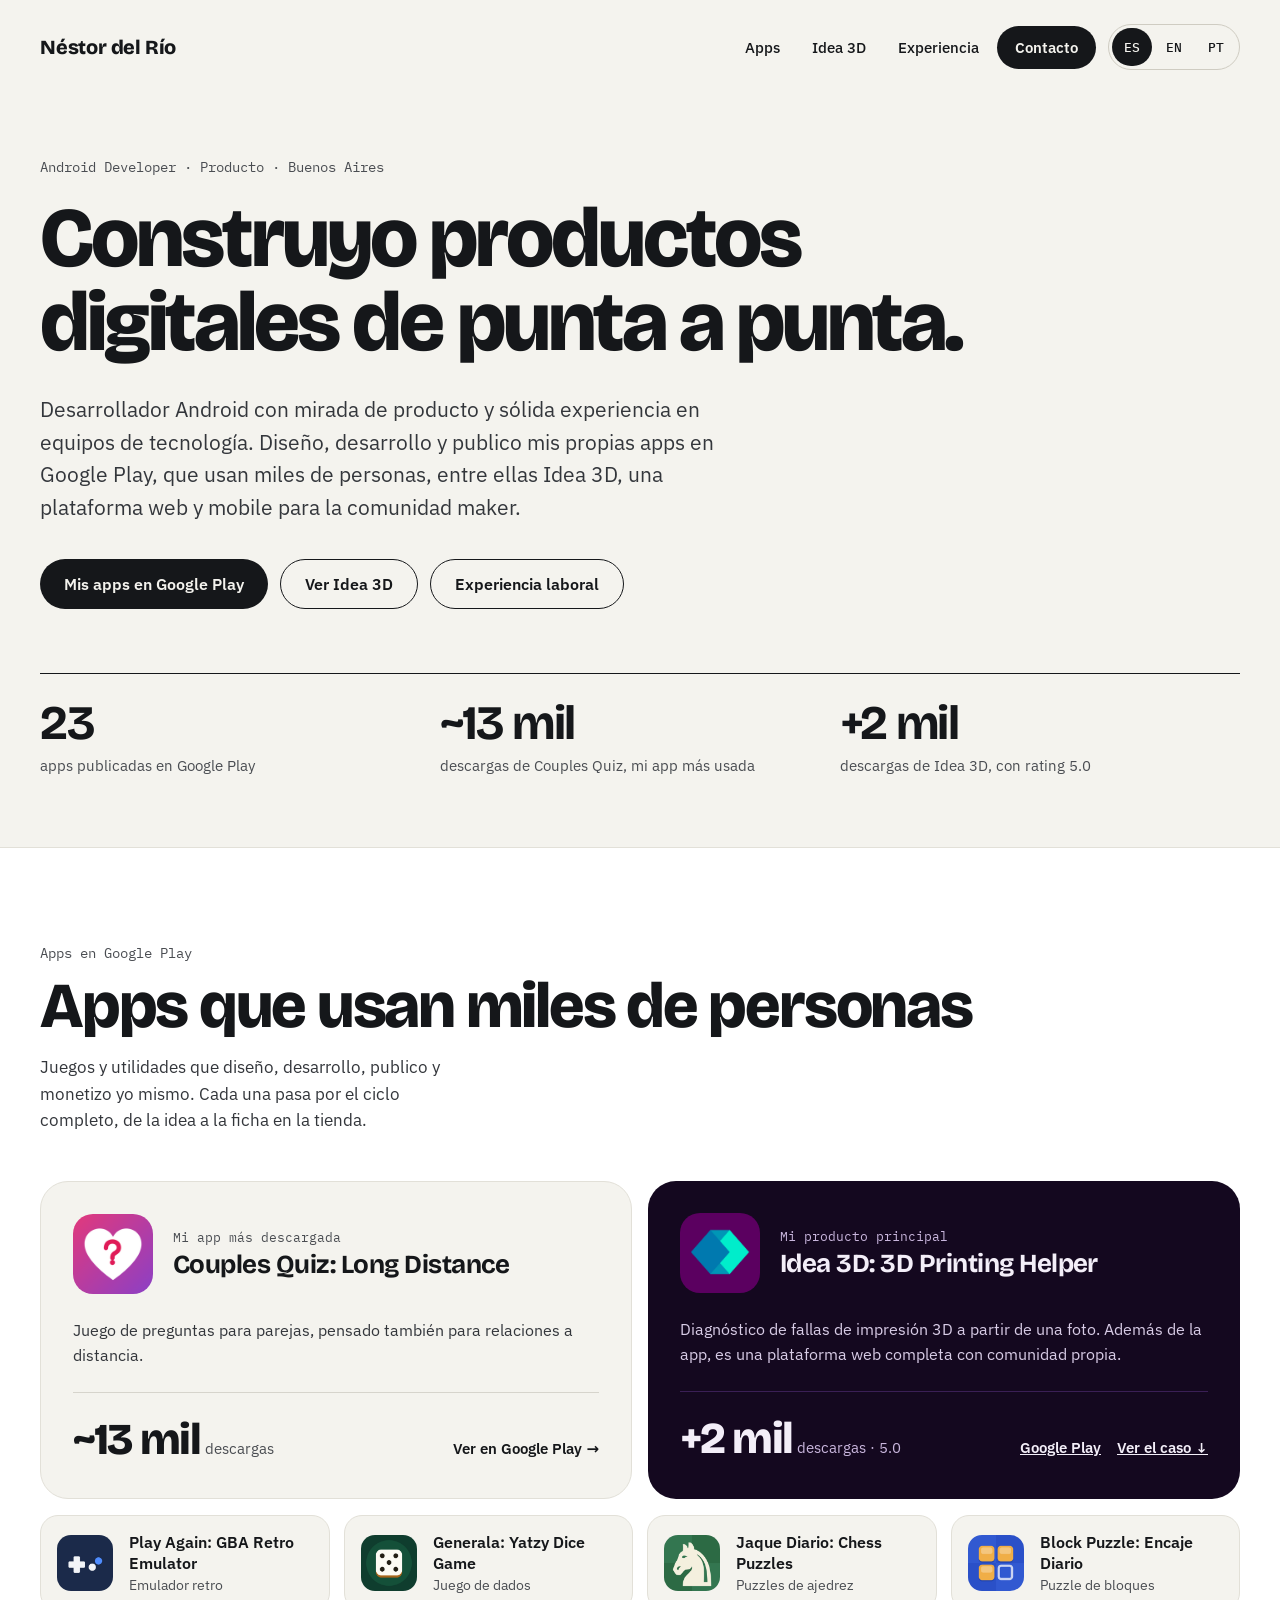
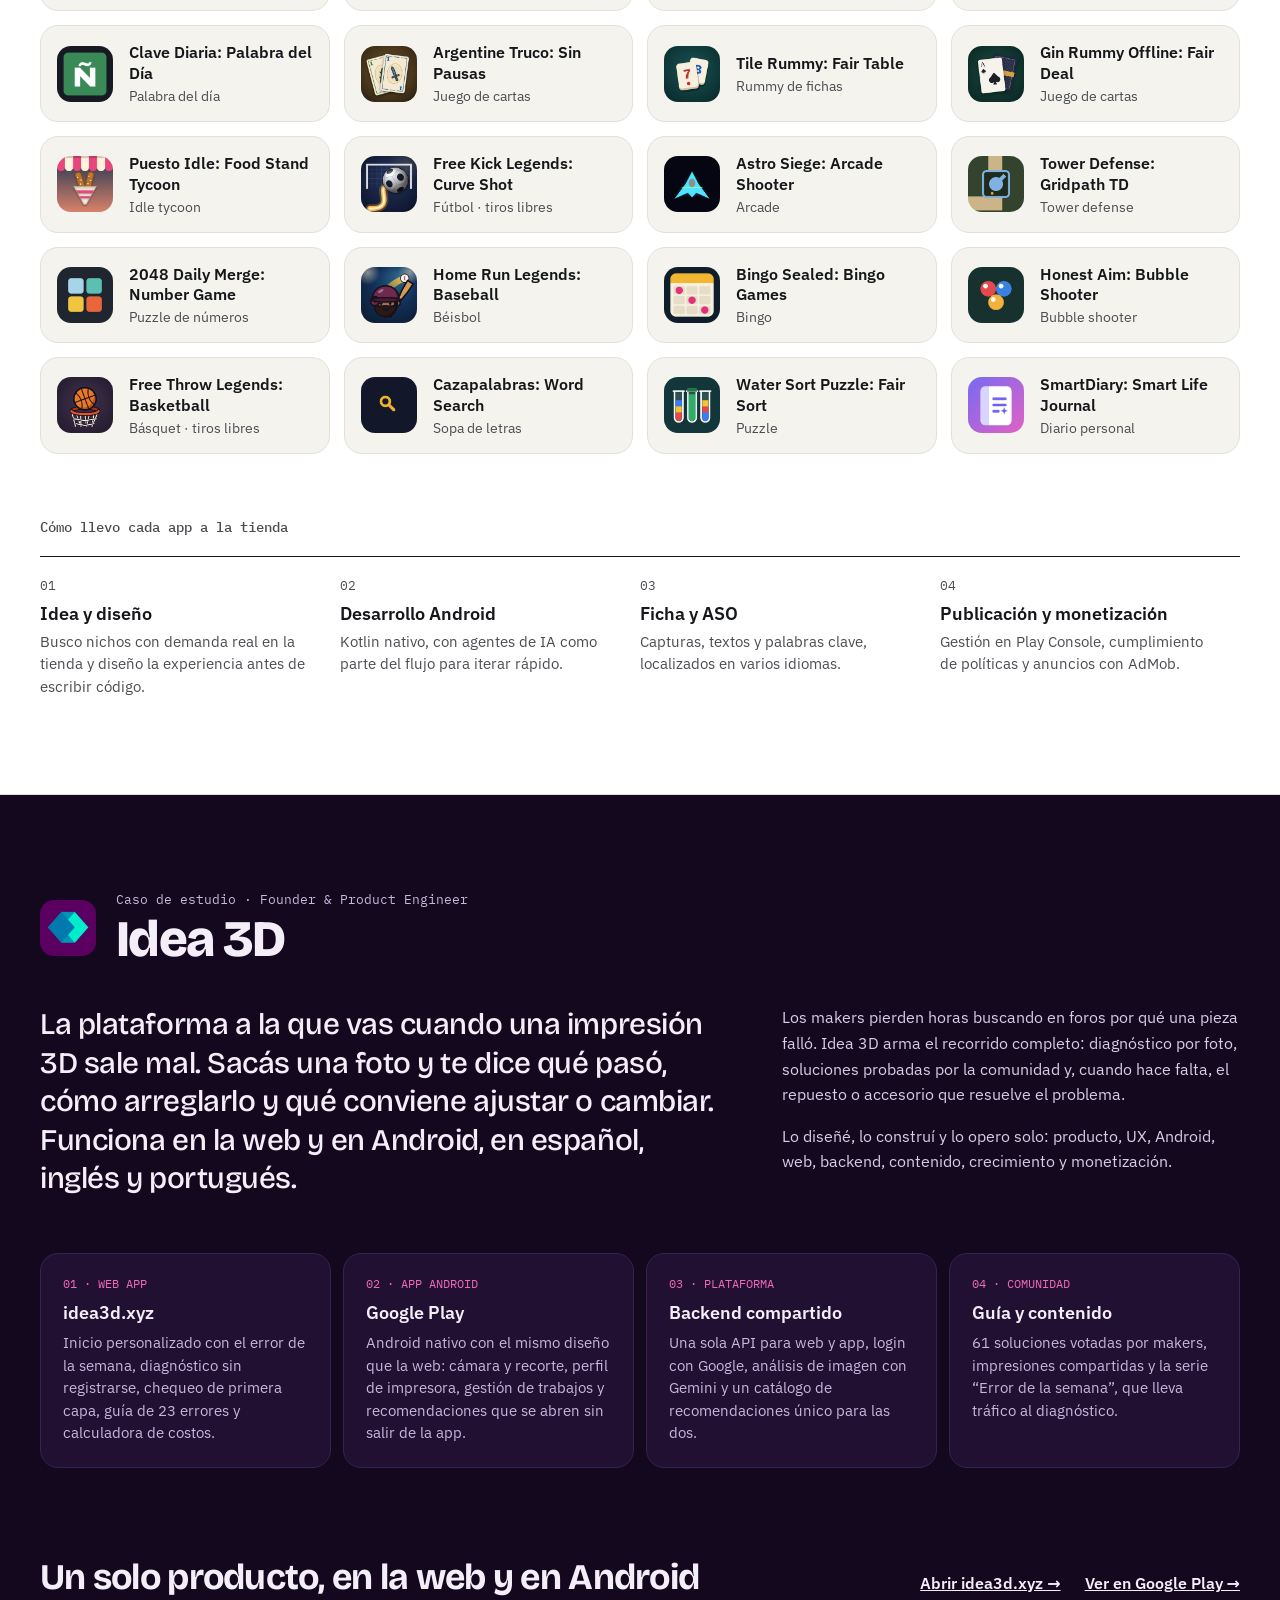
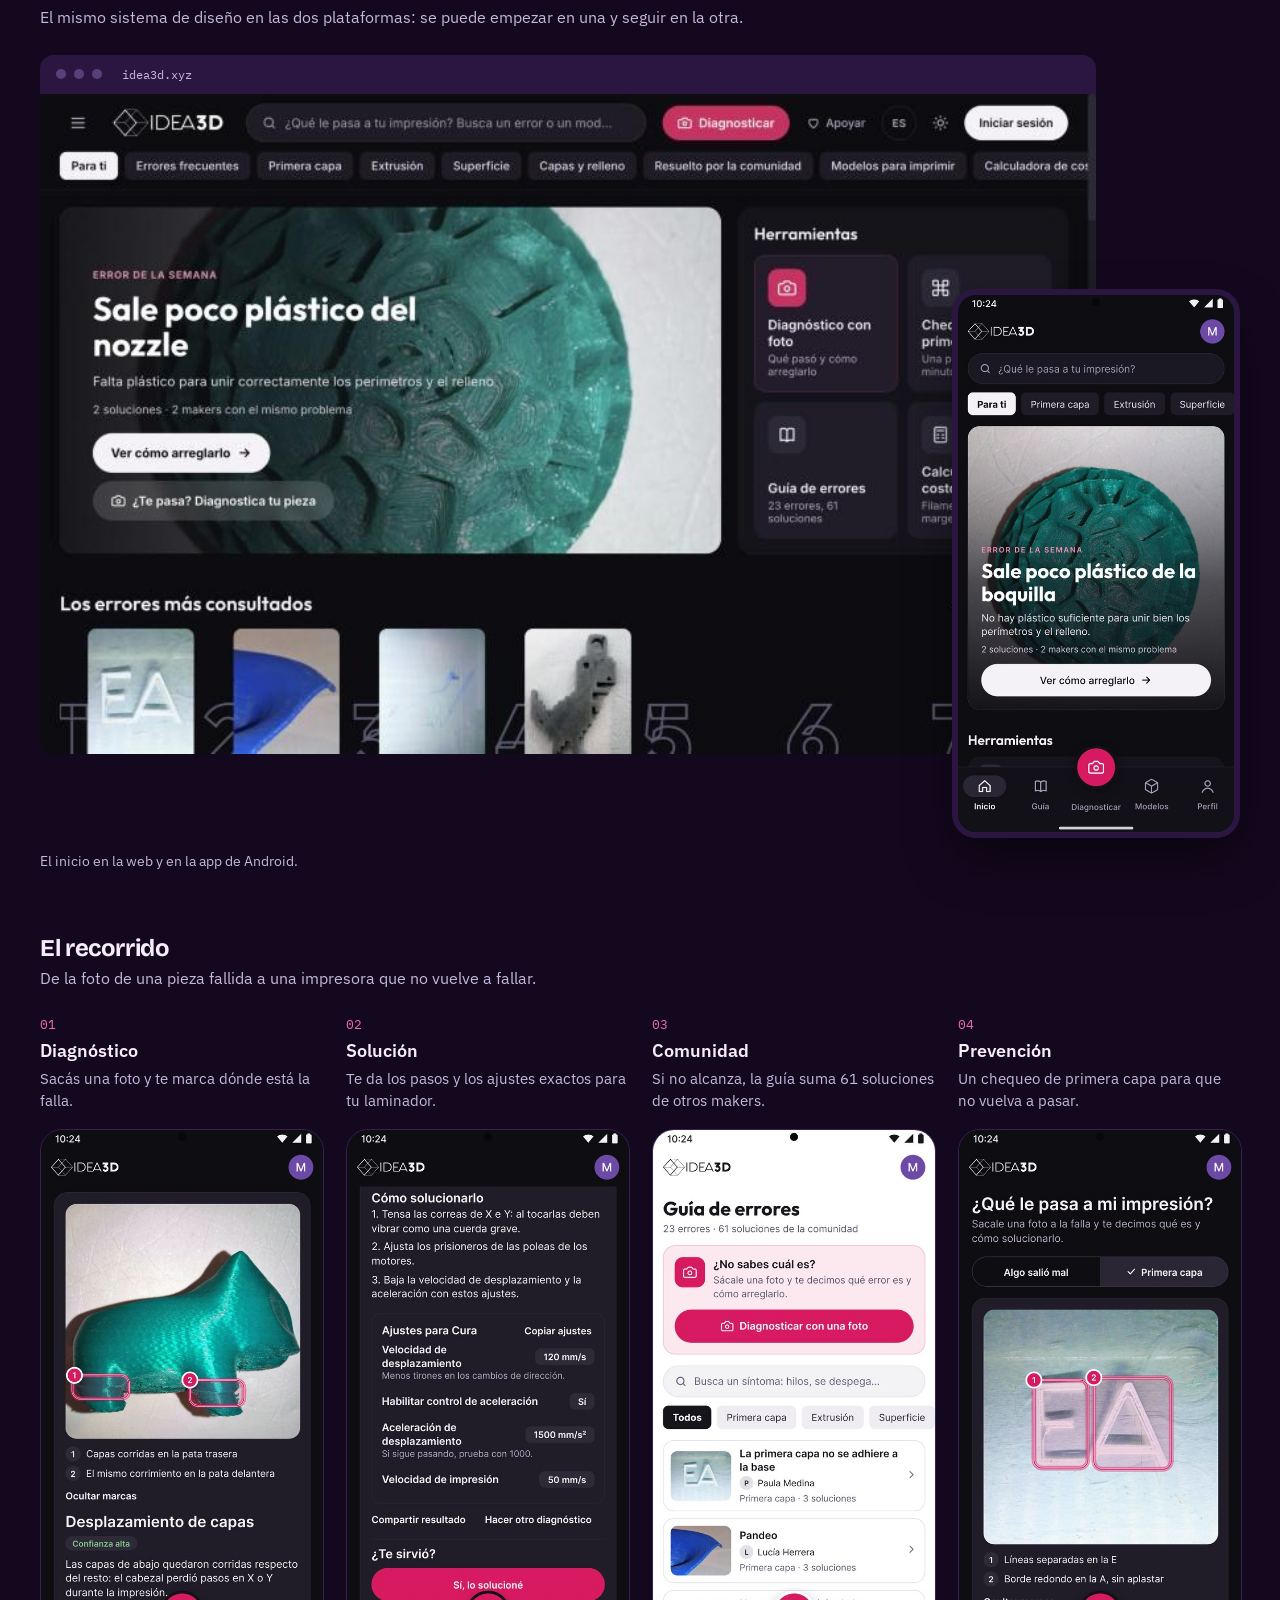
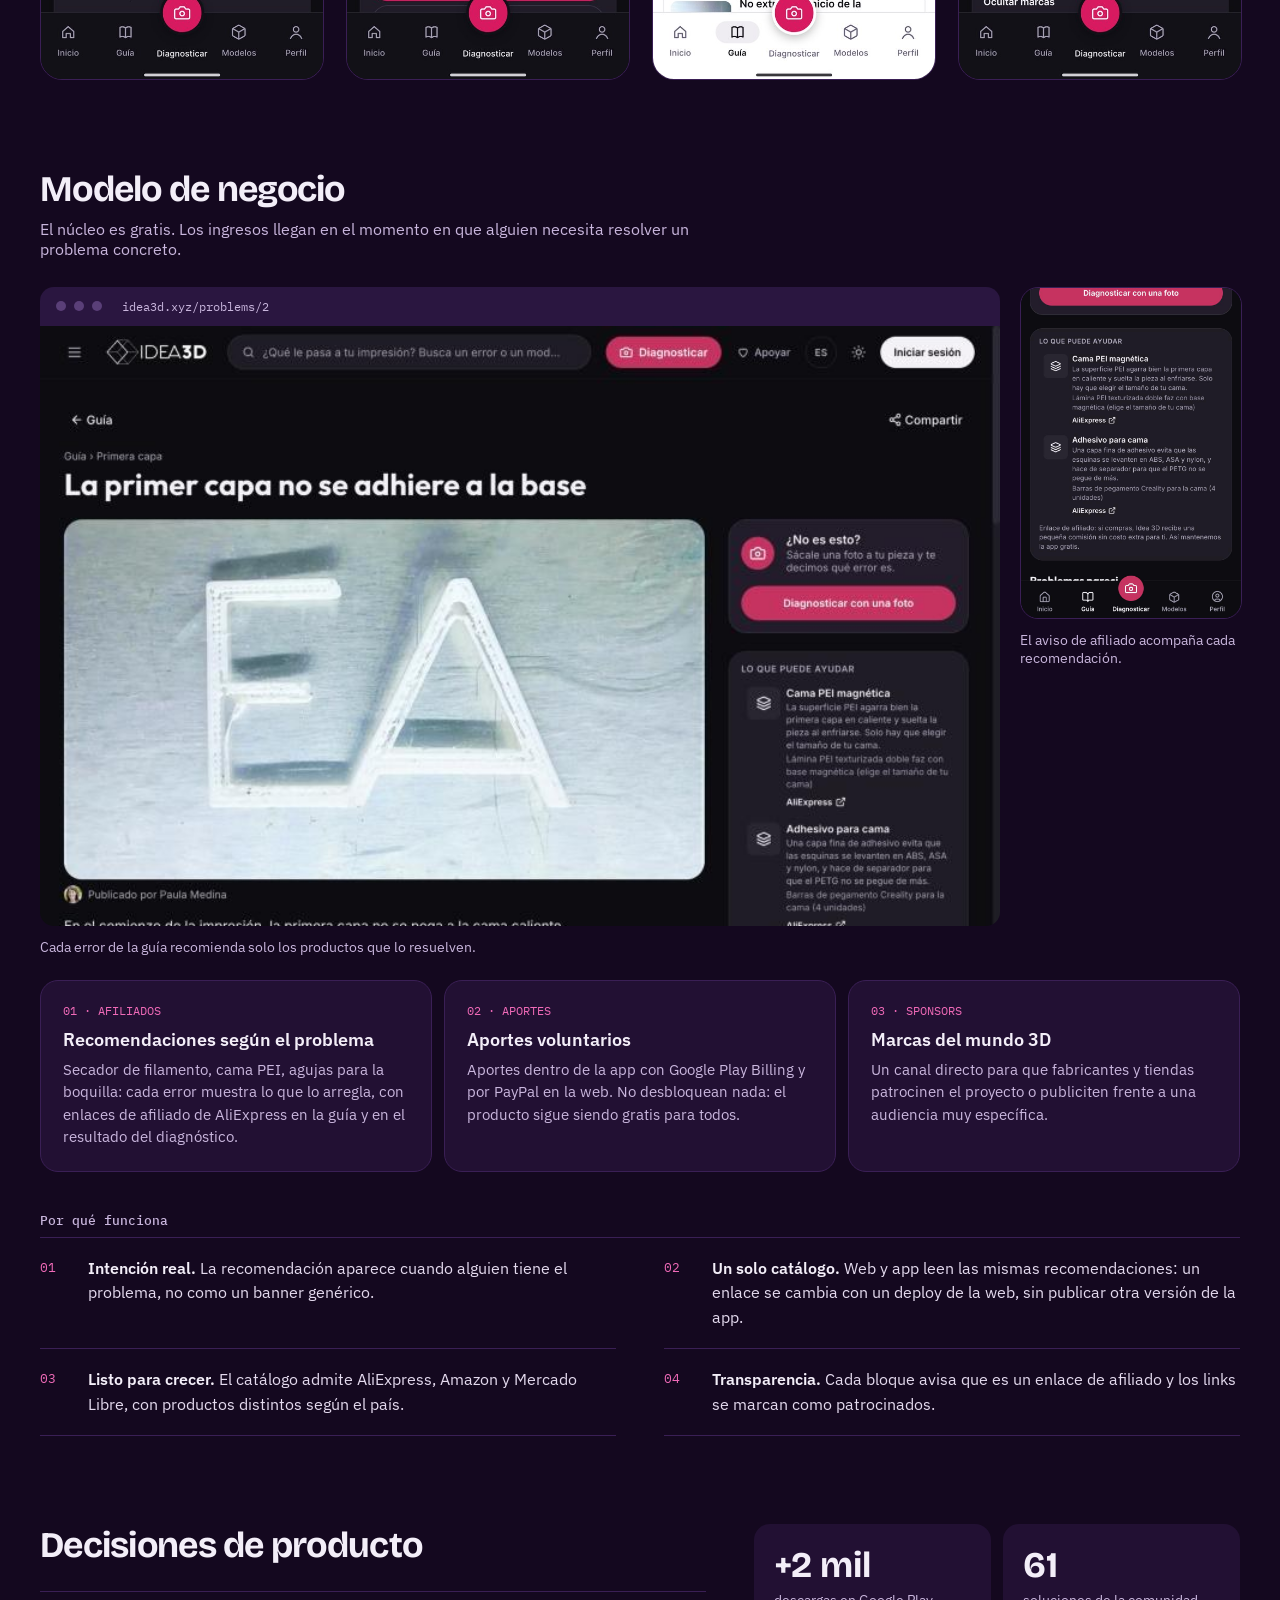
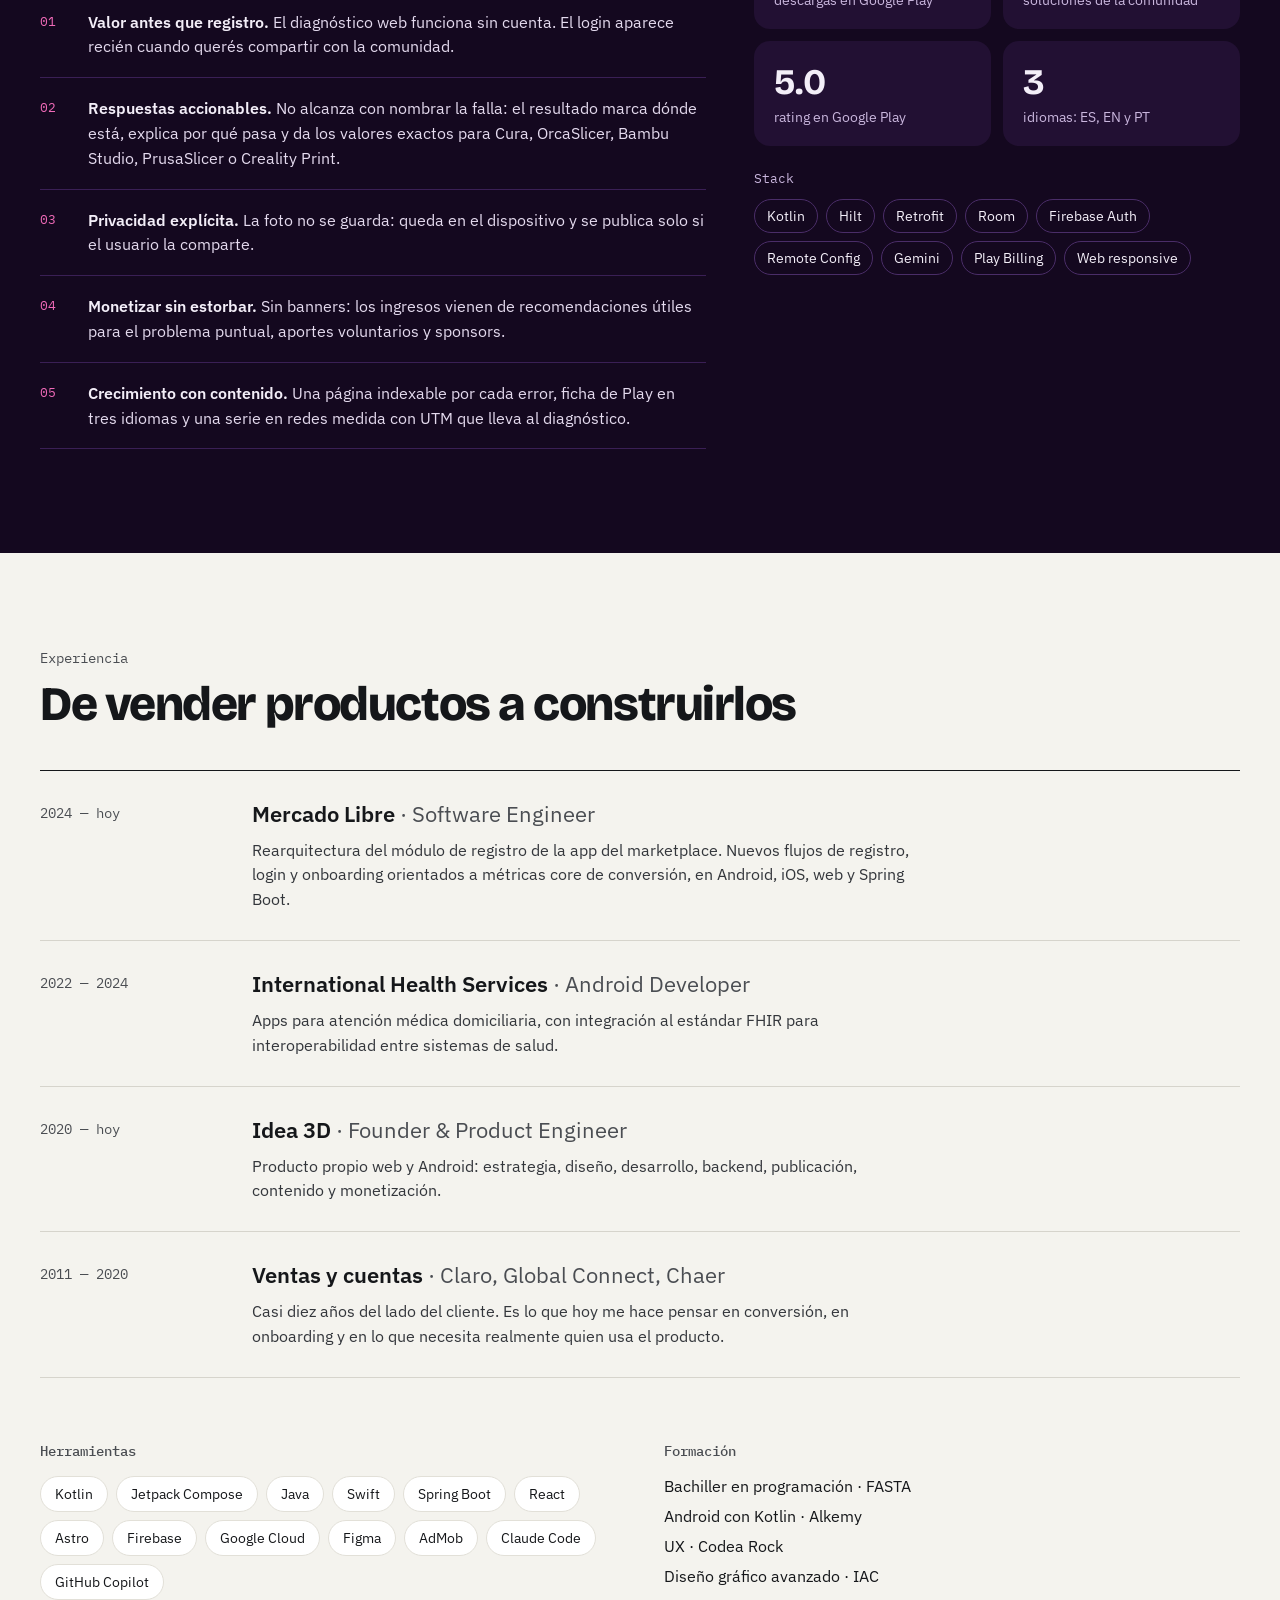
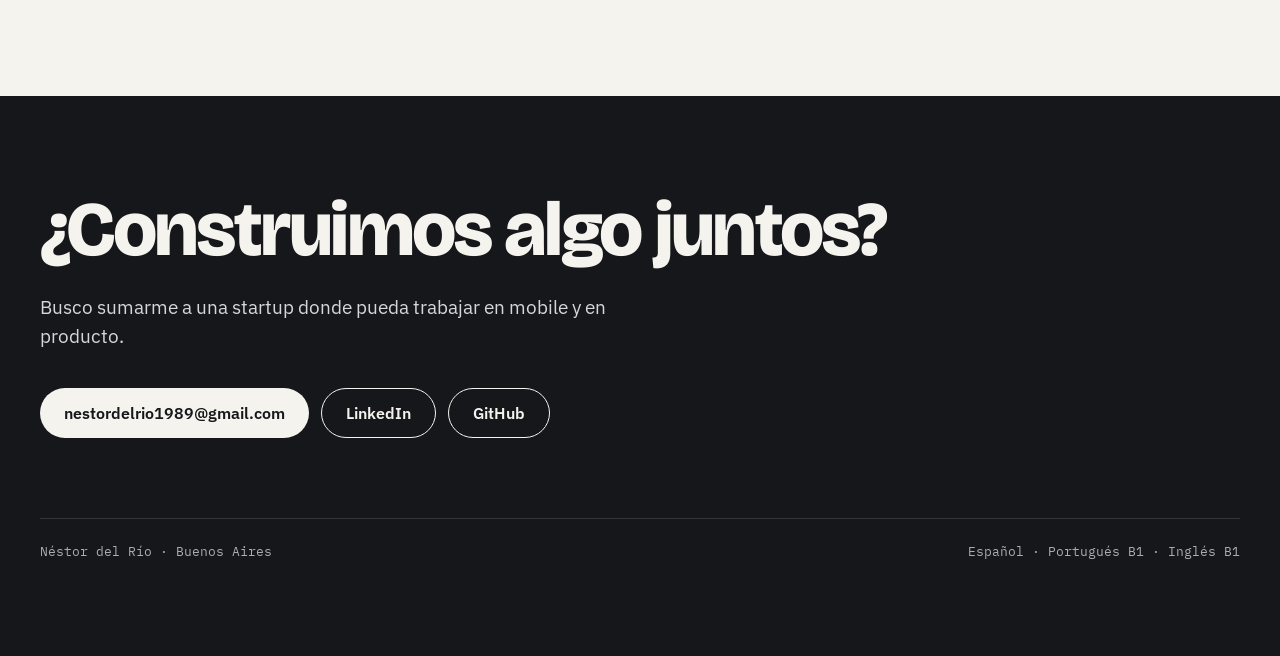
==== commit 55bd2096: "Agrega Tile Rummy, Gin Rummy y Clave Diaria; nueva presentación de Idea 3D - Catálogo: 23 apps en Go" ====
--- a/index.html
+++ b/index.html
@@ -66,7 +66,7 @@
 </div>
 <div style="display: grid; grid-template-columns: repeat(auto-fit, minmax(220px, 1fr)); margin-top: 64px; border-top: 1.5px solid #15171A">
 <div style="padding: 20px 24px 0 0">
-<div style="font-family: 'Bricolage Grotesque', sans-serif; font-weight: 700; font-size: 48px; letter-spacing: -0.03em">20</div>
+<div style="font-family: 'Bricolage Grotesque', sans-serif; font-weight: 700; font-size: 48px; letter-spacing: -0.03em">23</div>
 <div style="font-size: 15px; color: #4A4D52; margin-top: 4px">apps publicadas en Google Play</div>
 </div>
 <div style="padding: 20px 24px 0 0">
@@ -153,6 +153,13 @@
 <div style="font-size: 14px; color: #4A4D52; margin-top: 3px">Puzzle de bloques</div>
 </div>
 </a>
+<a href="https://play.google.com/store/apps/details?id=com.idea3d.clavediaria" style="display: flex; gap: 16px; align-items: center; padding: 16px; background: #F4F3EE; border: 1px solid #E2E0D8; border-radius: 18px; text-decoration: none; color: #15171A">
+<img src="/assets/img/icon-clave.png" alt="" style="flex: 0 0 56px; width: 56px; height: 56px; border-radius: 14px">
+<div style="min-width: 0">
+<div style="font-weight: 600; font-size: 16px; line-height: 1.3">Clave Diaria: Palabra del Día</div>
+<div style="font-size: 14px; color: #4A4D52; margin-top: 3px">Palabra del día</div>
+</div>
+</a>
 <a href="https://play.google.com/store/apps/details?id=com.nestordelrio.truco" style="display: flex; gap: 16px; align-items: center; padding: 16px; background: #F4F3EE; border: 1px solid #E2E0D8; border-radius: 18px; text-decoration: none; color: #15171A">
 <img src="/assets/img/icon-truco.png" alt="" style="flex: 0 0 56px; width: 56px; height: 56px; border-radius: 14px">
 <div style="min-width: 0">
@@ -160,6 +167,20 @@
 <div style="font-size: 14px; color: #4A4D52; margin-top: 3px">Juego de cartas</div>
 </div>
 </a>
+<a href="https://play.google.com/store/apps/details?id=com.nestordelrio.fichas" style="display: flex; gap: 16px; align-items: center; padding: 16px; background: #F4F3EE; border: 1px solid #E2E0D8; border-radius: 18px; text-decoration: none; color: #15171A">
+<img src="/assets/img/icon-tilerummy.png" alt="" style="flex: 0 0 56px; width: 56px; height: 56px; border-radius: 14px">
+<div style="min-width: 0">
+<div style="font-weight: 600; font-size: 16px; line-height: 1.3">Tile Rummy: Fair Table</div>
+<div style="font-size: 14px; color: #4A4D52; margin-top: 3px">Rummy de fichas</div>
+</div>
+</a>
+<a href="https://play.google.com/store/apps/details?id=com.nestordelrio.ginrummy" style="display: flex; gap: 16px; align-items: center; padding: 16px; background: #F4F3EE; border: 1px solid #E2E0D8; border-radius: 18px; text-decoration: none; color: #15171A">
+<img src="/assets/img/icon-ginrummy.png" alt="" style="flex: 0 0 56px; width: 56px; height: 56px; border-radius: 14px">
+<div style="min-width: 0">
+<div style="font-weight: 600; font-size: 16px; line-height: 1.3">Gin Rummy Offline: Fair Deal</div>
+<div style="font-size: 14px; color: #4A4D52; margin-top: 3px">Juego de cartas</div>
+</div>
+</a>
 <a href="https://play.google.com/store/apps/details?id=com.nestordelrio.puestoidle" style="display: flex; gap: 16px; align-items: center; padding: 16px; background: #F4F3EE; border: 1px solid #E2E0D8; border-radius: 18px; text-decoration: none; color: #15171A">
 <img src="/assets/img/icon-puesto.png" alt="" style="flex: 0 0 56px; width: 56px; height: 56px; border-radius: 14px">
 <div style="min-width: 0">
@@ -205,7 +226,7 @@
 <a href="https://play.google.com/store/apps/details?id=com.nestordelrio.bingosellado" style="display: flex; gap: 16px; align-items: center; padding: 16px; background: #F4F3EE; border: 1px solid #E2E0D8; border-radius: 18px; text-decoration: none; color: #15171A">
 <img src="/assets/img/icon-bingo.png" alt="" style="flex: 0 0 56px; width: 56px; height: 56px; border-radius: 14px">
 <div style="min-width: 0">
-<div style="font-weight: 600; font-size: 16px; line-height: 1.3">Bingo Selled: Bingo Games</div>
+<div style="font-weight: 600; font-size: 16px; line-height: 1.3">Bingo Sealed: Bingo Games</div>
 <div style="font-size: 14px; color: #4A4D52; margin-top: 3px">Bingo</div>
 </div>
 </a>
@@ -302,7 +323,7 @@
 <div style="background: #221033; border: 1px solid #3A1F55; border-radius: 18px; padding: 22px">
 <div style="font-family: 'IBM Plex Mono', monospace; font-size: 12px; color: #F06AB8">02 · APP ANDROID</div>
 <div style="font-weight: 600; font-size: 18px; margin-top: 10px">Google Play</div>
-<p style="margin: 8px 0 0; font-size: 15px; line-height: 1.5; color: #C9B6DD">Cámara y recorte, perfil de impresora, gestión de trabajos y las mismas recomendaciones que la web, que se abren sin salir de la app.</p>
+<p style="margin: 8px 0 0; font-size: 15px; line-height: 1.5; color: #C9B6DD">Android nativo con el mismo diseño que la web: cámara y recorte, perfil de impresora, gestión de trabajos y recomendaciones que se abren sin salir de la app.</p>
 </div>
 <div style="background: #221033; border: 1px solid #3A1F55; border-radius: 18px; padding: 22px">
 <div style="font-family: 'IBM Plex Mono', monospace; font-size: 12px; color: #F06AB8">03 · PLATAFORMA</div>
@@ -319,13 +340,16 @@
 <div style="margin-top: 88px">
 <div style="display: flex; flex-wrap: wrap; gap: 12px 32px; align-items: baseline; justify-content: space-between">
 <div>
-<h3 style="margin: 0; font-family: 'Bricolage Grotesque', sans-serif; font-weight: 700; font-size: clamp(26px, 3vw, 36px); letter-spacing: -0.02em">Plataforma web</h3>
-<p style="margin: 8px 0 0; font-size: 16px; color: #C9B6DD">Todas las herramientas disponibles desde el navegador, sin instalar nada.</p>
-</div>
+<h3 style="margin: 0; font-family: 'Bricolage Grotesque', sans-serif; font-weight: 700; font-size: clamp(26px, 3vw, 36px); letter-spacing: -0.02em">Un solo producto, en la web y en Android</h3>
+<p style="margin: 8px 0 0; font-size: 16px; color: #C9B6DD; max-width: 720px">El mismo sistema de diseño en las dos plataformas: se puede empezar en una y seguir en la otra.</p>
+</div>
+<div style="display: flex; flex-wrap: wrap; gap: 4px 24px">
 <a href="https://www.idea3d.xyz/" style="color: #F3EEF8; font-weight: 600; font-size: 16px; padding: 12px 0">Abrir idea3d.xyz →</a>
-</div>
-<div style="display: flex; flex-wrap: wrap; gap: 20px; margin-top: 28px; align-items: flex-start">
-<figure style="flex: 999 1 640px; min-width: 0; margin: 0">
+<a href="https://play.google.com/store/apps/details?id=com.idea3d.idea3d" style="color: #F3EEF8; font-weight: 600; font-size: 16px; padding: 12px 0">Ver en Google Play →</a>
+</div>
+</div>
+<div style="position: relative; margin-top: 28px; padding: 0 12% 7% 0">
+<div>
 <div style="background: #2A1640; border-radius: 14px 14px 0 0; padding: 12px 16px; display: flex; gap: 8px; align-items: center">
 <span style="width: 10px; height: 10px; border-radius: 50%; background: #5A3F78"></span>
 <span style="width: 10px; height: 10px; border-radius: 50%; background: #5A3F78"></span>
@@ -333,58 +357,48 @@
 <span style="margin-left: 12px; font-family: 'IBM Plex Mono', monospace; font-size: 12px; color: #C9B6DD">idea3d.xyz</span>
 </div>
 <img src="/assets/img/web2-es-home.jpg" alt="Inicio de Idea 3D en escritorio: el error de la semana y los accesos a las herramientas" style="display: block; width: 100%; height: auto; border-radius: 0 0 14px 14px">
-<figcaption style="margin-top: 12px; font-size: 14px; color: #C9B6DD">Inicio “Para ti”: el error de la semana y todas las herramientas a un clic.</figcaption>
-</figure>
-<figure style="flex: 1 1 220px; max-width: 300px; min-width: 0; margin: 0">
-<img src="/assets/img/web2-es-home-m.jpg" alt="Inicio de Idea 3D en un teléfono, con navegación inferior y el diagnóstico al centro" style="display: block; width: 100%; height: auto; border-radius: 18px; border: 1px solid #3A1F55">
-<figcaption style="margin-top: 12px; font-size: 14px; color: #C9B6DD">Web mobile con navegación tipo app y el diagnóstico siempre a mano.</figcaption>
-</figure>
-</div>
-<div style="display: grid; grid-template-columns: repeat(auto-fit, minmax(260px, 1fr)); gap: 20px; margin-top: 24px">
-<figure style="margin: 0">
-<img src="/assets/img/web2-es-diag.jpg" alt="Página de diagnóstico para subir una foto de la impresión fallida" style="display: block; width: 100%; height: auto; border-radius: 12px; border: 1px solid #3A1F55">
-<figcaption style="margin-top: 10px; font-size: 14px; color: #C9B6DD">Diagnóstico por foto, gratis y sin registro.</figcaption>
-</figure>
-<figure style="margin: 0">
-<img src="/assets/img/web2-es-capa.jpg" alt="Chequeo de primera capa en tres pasos: descargar la prueba, imprimirla y sacarle una foto" style="display: block; width: 100%; height: auto; border-radius: 12px; border: 1px solid #3A1F55">
-<figcaption style="margin-top: 10px; font-size: 14px; color: #C9B6DD">Chequeo de primera capa: una prueba de 10 minutos.</figcaption>
-</figure>
-<figure style="margin: 0">
-<img src="/assets/img/web2-es-guia.jpg" alt="Guía de errores con filtros por zona y productos recomendados" style="display: block; width: 100%; height: auto; border-radius: 12px; border: 1px solid #3A1F55">
-<figcaption style="margin-top: 10px; font-size: 14px; color: #C9B6DD">Guía de 23 errores con 61 soluciones de la comunidad.</figcaption>
-</figure>
-</div>
-</div>
-
-<div style="margin-top: 88px">
-<div style="display: flex; flex-wrap: wrap; gap: 12px 32px; align-items: baseline; justify-content: space-between">
-<div>
-<h3 style="margin: 0; font-family: 'Bricolage Grotesque', sans-serif; font-weight: 700; font-size: clamp(26px, 3vw, 36px); letter-spacing: -0.02em">App Android</h3>
-<p style="margin: 8px 0 0; font-size: 16px; color: #C9B6DD">La misma experiencia, pensada para usar al lado de la impresora.</p>
-</div>
-<a href="https://play.google.com/store/apps/details?id=com.idea3d.idea3d" style="color: #F3EEF8; font-weight: 600; font-size: 16px; padding: 12px 0">Ver en Google Play →</a>
-</div>
-<div style="display: flex; gap: 16px; margin-top: 28px; overflow-x: auto; padding-bottom: 8px">
-<figure style="flex: 0 0 210px; margin: 0">
-<img src="/assets/img/app-1.jpg" alt="Resultado del diagnóstico con las fallas marcadas sobre la foto" style="display: block; width: 100%; height: auto; border-radius: 22px; border: 1px solid #3A1F55">
-<figcaption style="margin-top: 10px; font-size: 14px; color: #C9B6DD">Marca las fallas sobre tu foto</figcaption>
-</figure>
-<figure style="flex: 0 0 210px; margin: 0">
-<img src="/assets/img/app-2.jpg" alt="Pasos de solución y ajustes exactos para Cura listos para copiar" style="display: block; width: 100%; height: auto; border-radius: 22px; border: 1px solid #3A1F55">
-<figcaption style="margin-top: 10px; font-size: 14px; color: #C9B6DD">Ajustes para tu laminador, listos para copiar</figcaption>
-</figure>
-<figure style="flex: 0 0 210px; margin: 0">
-<img src="/assets/img/app-3.jpg" alt="Chequeo de primera capa con una pieza de prueba fotografiada" style="display: block; width: 100%; height: auto; border-radius: 22px; border: 1px solid #3A1F55">
-<figcaption style="margin-top: 10px; font-size: 14px; color: #C9B6DD">Chequeo de primera capa en 10 minutos</figcaption>
-</figure>
-<figure style="flex: 0 0 210px; margin: 0">
-<img src="/assets/img/app-4.jpg" alt="Selección de impresora, material y laminador antes del diagnóstico" style="display: block; width: 100%; height: auto; border-radius: 22px; border: 1px solid #3A1F55">
-<figcaption style="margin-top: 10px; font-size: 14px; color: #C9B6DD">Contexto de impresora y material</figcaption>
-</figure>
-<figure style="flex: 0 0 210px; margin: 0">
-<img src="/assets/img/app-5.jpg" alt="Guía visual de problemas con soluciones votadas" style="display: block; width: 100%; height: auto; border-radius: 22px; border: 1px solid #3A1F55">
-<figcaption style="margin-top: 10px; font-size: 14px; color: #C9B6DD">Guía de la comunidad</figcaption>
-</figure>
+</div>
+<img src="/assets/img/app2-es-2.jpg" alt="Inicio de la app de Idea 3D en Android, con el mismo diseño que la web" style="position: absolute; right: 0; bottom: 0; width: 23%; height: auto; border-radius: 24px; border: 6px solid #2A1640; box-shadow: 0 24px 48px rgba(0, 0, 0, 0.45)">
+</div>
+<p style="margin: 14px 0 0; font-size: 14px; color: #C9B6DD">El inicio en la web y en la app de Android.</p>
+
+<div style="margin-top: 64px">
+<h4 style="margin: 0; font-family: 'Bricolage Grotesque', sans-serif; font-weight: 700; font-size: 24px; letter-spacing: -0.015em">El recorrido</h4>
+<p style="margin: 6px 0 0; font-size: 16px; color: #C9B6DD">De la foto de una pieza fallida a una impresora que no vuelve a fallar.</p>
+<div style="display: flex; flex-wrap: wrap; gap: 24px; margin-top: 28px">
+<div style="flex: 1 1 140px; min-width: 0; display: flex; flex-direction: column; gap: 16px">
+<div>
+<div style="font-family: 'IBM Plex Mono', monospace; font-size: 13px; color: #F06AB8">01</div>
+<div style="font-weight: 600; font-size: 18px; margin-top: 6px">Diagnóstico</div>
+<p style="margin: 6px 0 0; font-size: 15px; line-height: 1.5; color: #C9B6DD">Sacás una foto y te marca dónde está la falla.</p>
+</div>
+<img src="/assets/img/app2-es-1.jpg" alt="Resultado del diagnóstico con las fallas marcadas sobre la foto" style="display: block; width: 100%; height: auto; margin-top: auto; border-radius: 22px; border: 1px solid #3A1F55">
+</div>
+<div style="flex: 1 1 140px; min-width: 0; display: flex; flex-direction: column; gap: 16px">
+<div>
+<div style="font-family: 'IBM Plex Mono', monospace; font-size: 13px; color: #F06AB8">02</div>
+<div style="font-weight: 600; font-size: 18px; margin-top: 6px">Solución</div>
+<p style="margin: 6px 0 0; font-size: 15px; line-height: 1.5; color: #C9B6DD">Te da los pasos y los ajustes exactos para tu laminador.</p>
+</div>
+<img src="/assets/img/app2-es-3.jpg" alt="Pasos para resolver la falla y ajustes para Cura listos para copiar" style="display: block; width: 100%; height: auto; margin-top: auto; border-radius: 22px; border: 1px solid #3A1F55">
+</div>
+<div style="flex: 1 1 140px; min-width: 0; display: flex; flex-direction: column; gap: 16px">
+<div>
+<div style="font-family: 'IBM Plex Mono', monospace; font-size: 13px; color: #F06AB8">03</div>
+<div style="font-weight: 600; font-size: 18px; margin-top: 6px">Comunidad</div>
+<p style="margin: 6px 0 0; font-size: 15px; line-height: 1.5; color: #C9B6DD">Si no alcanza, la guía suma 61 soluciones de otros makers.</p>
+</div>
+<img src="/assets/img/app2-es-4.jpg" alt="Guía de errores con soluciones de la comunidad" style="display: block; width: 100%; height: auto; margin-top: auto; border-radius: 22px; border: 1px solid #3A1F55">
+</div>
+<div style="flex: 1 1 140px; min-width: 0; display: flex; flex-direction: column; gap: 16px">
+<div>
+<div style="font-family: 'IBM Plex Mono', monospace; font-size: 13px; color: #F06AB8">04</div>
+<div style="font-weight: 600; font-size: 18px; margin-top: 6px">Prevención</div>
+<p style="margin: 6px 0 0; font-size: 15px; line-height: 1.5; color: #C9B6DD">Un chequeo de primera capa para que no vuelva a pasar.</p>
+</div>
+<img src="/assets/img/app2-es-6.jpg" alt="Chequeo de primera capa con las líneas marcadas sobre la pieza de prueba" style="display: block; width: 100%; height: auto; margin-top: auto; border-radius: 22px; border: 1px solid #3A1F55">
+</div>
+</div>
 </div>
 </div>
 
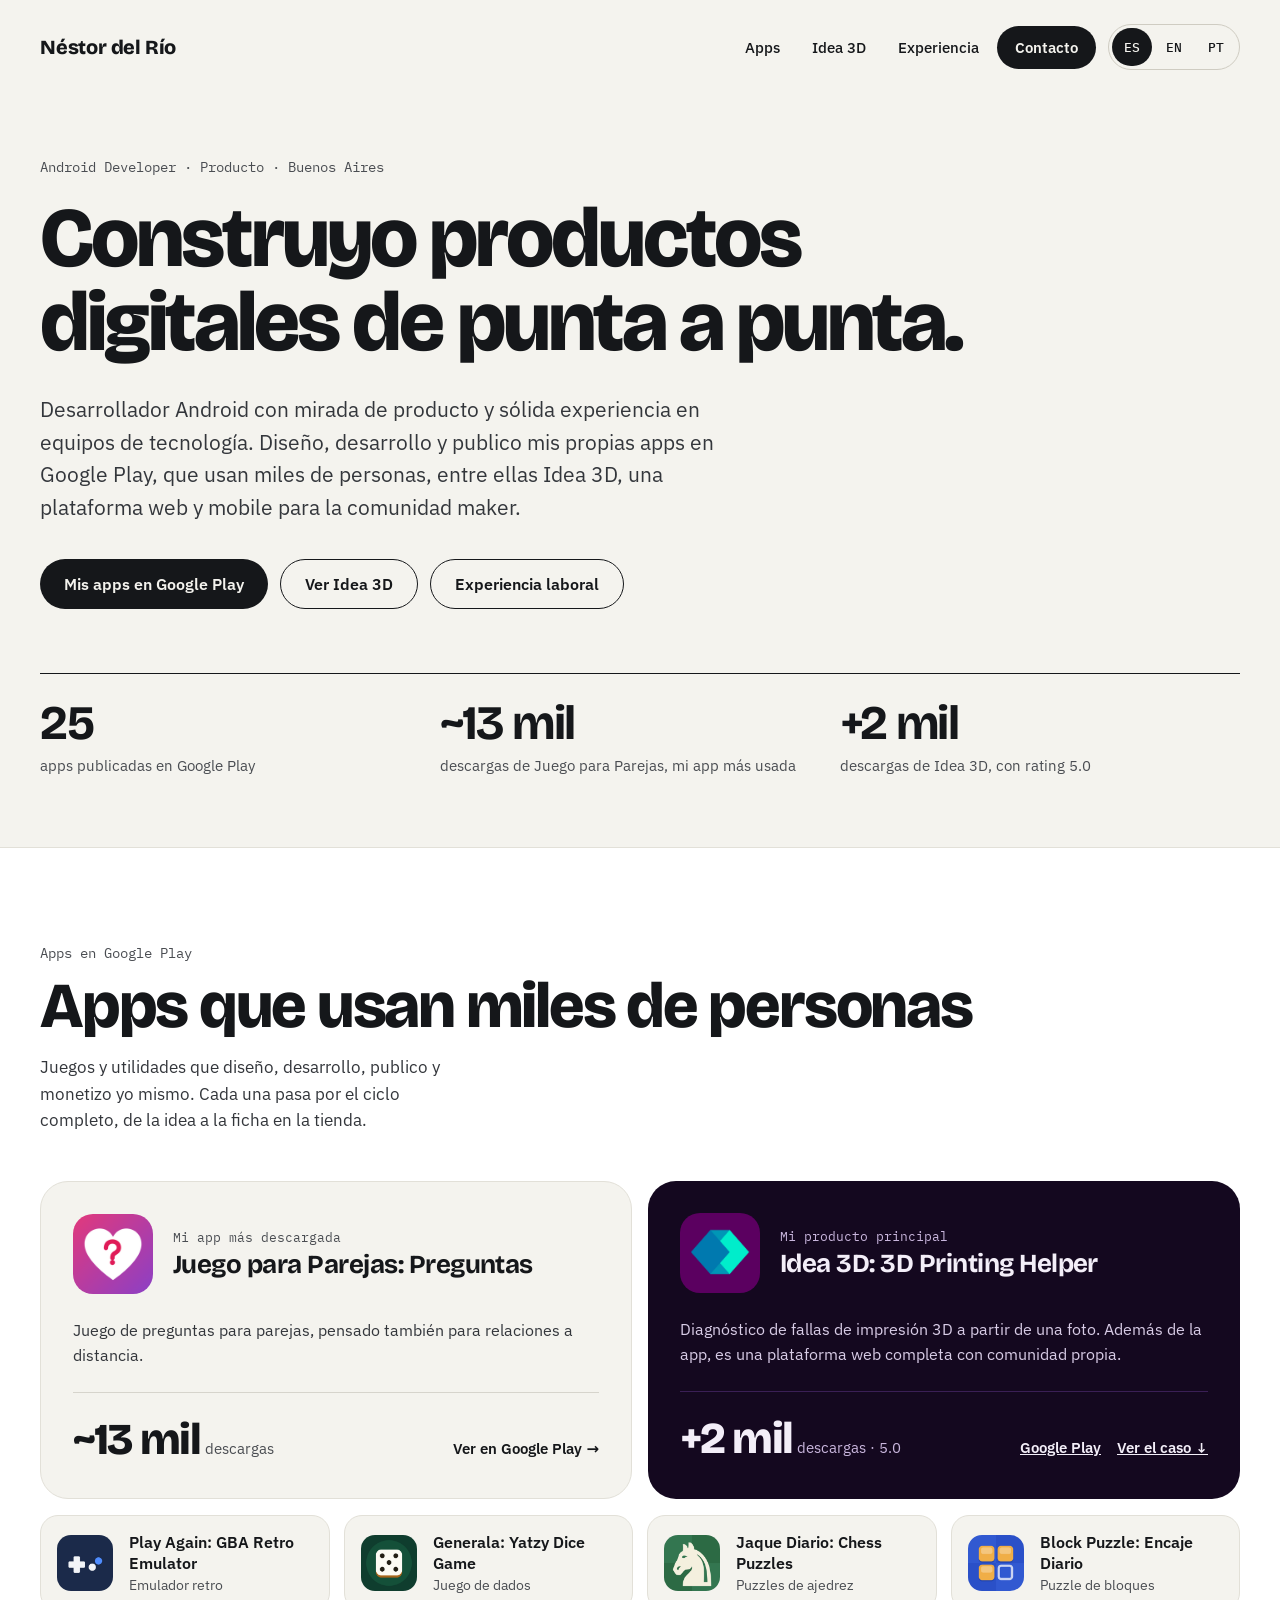
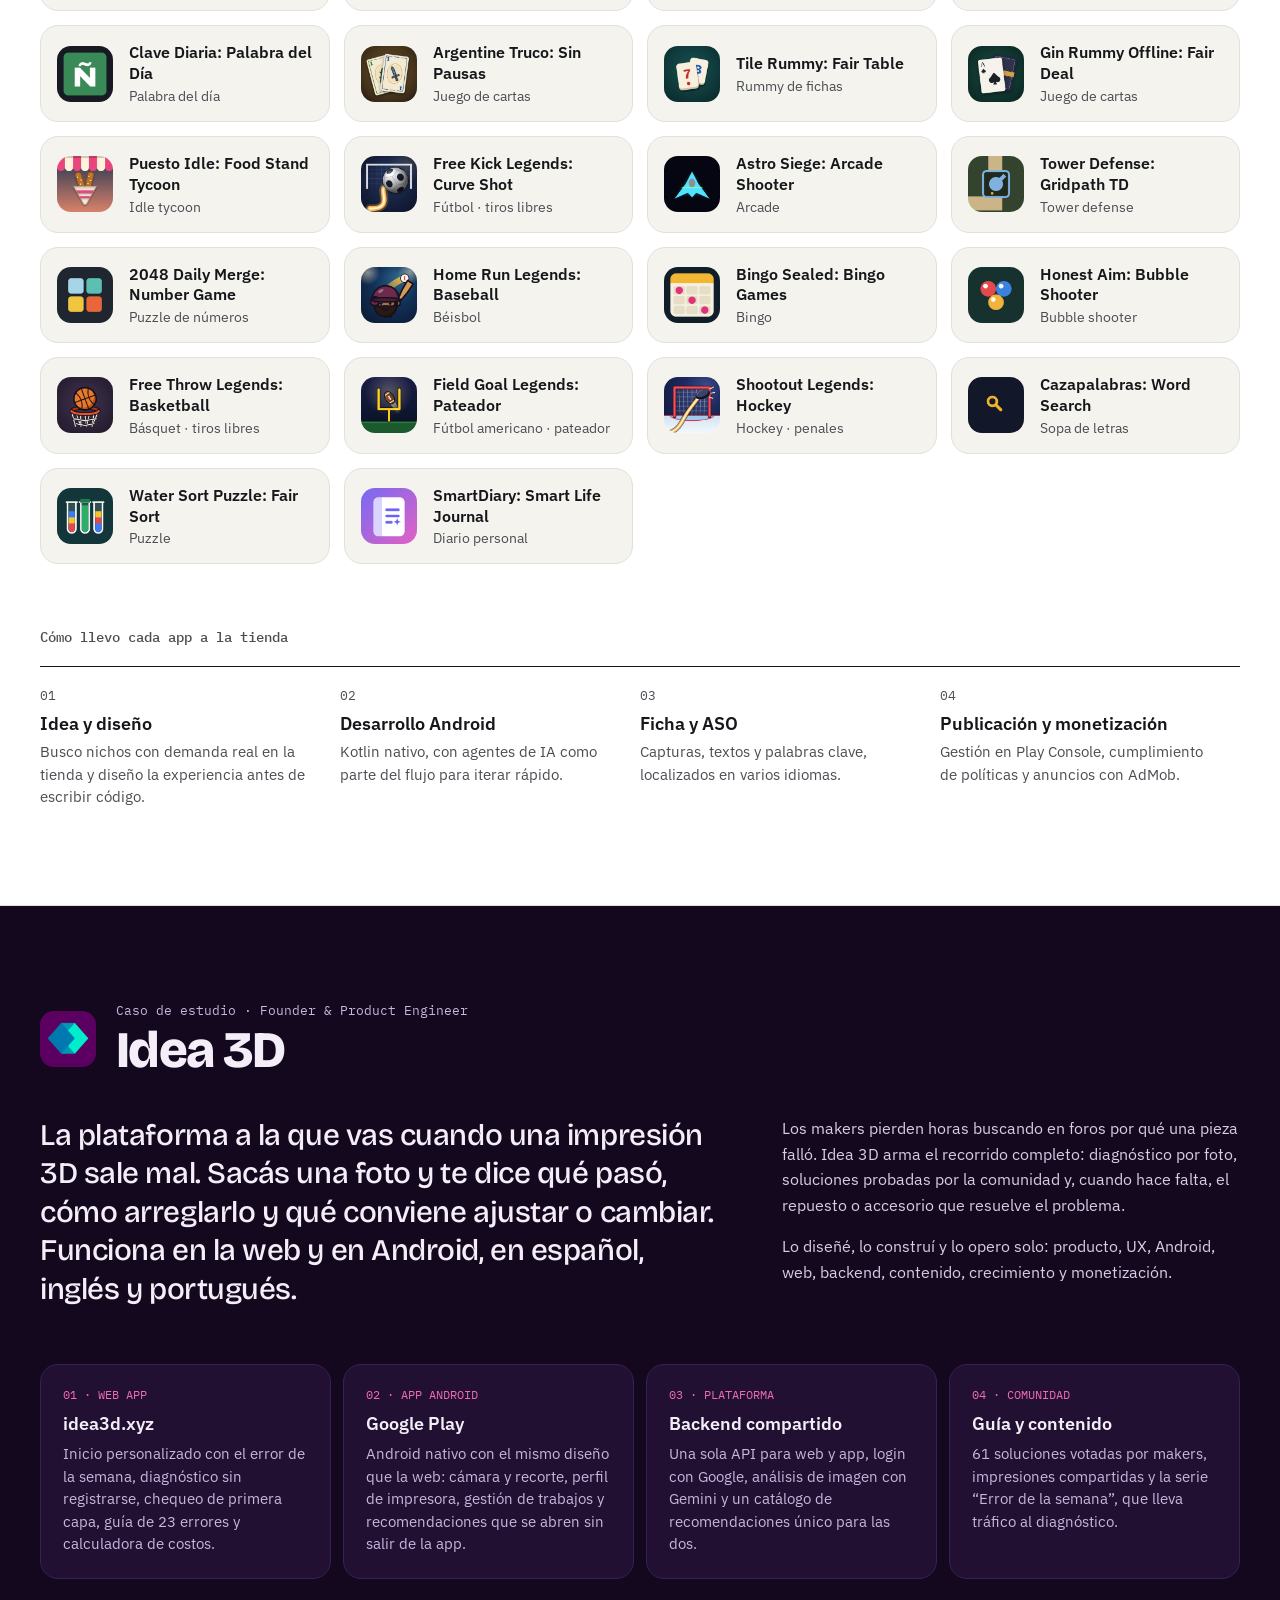
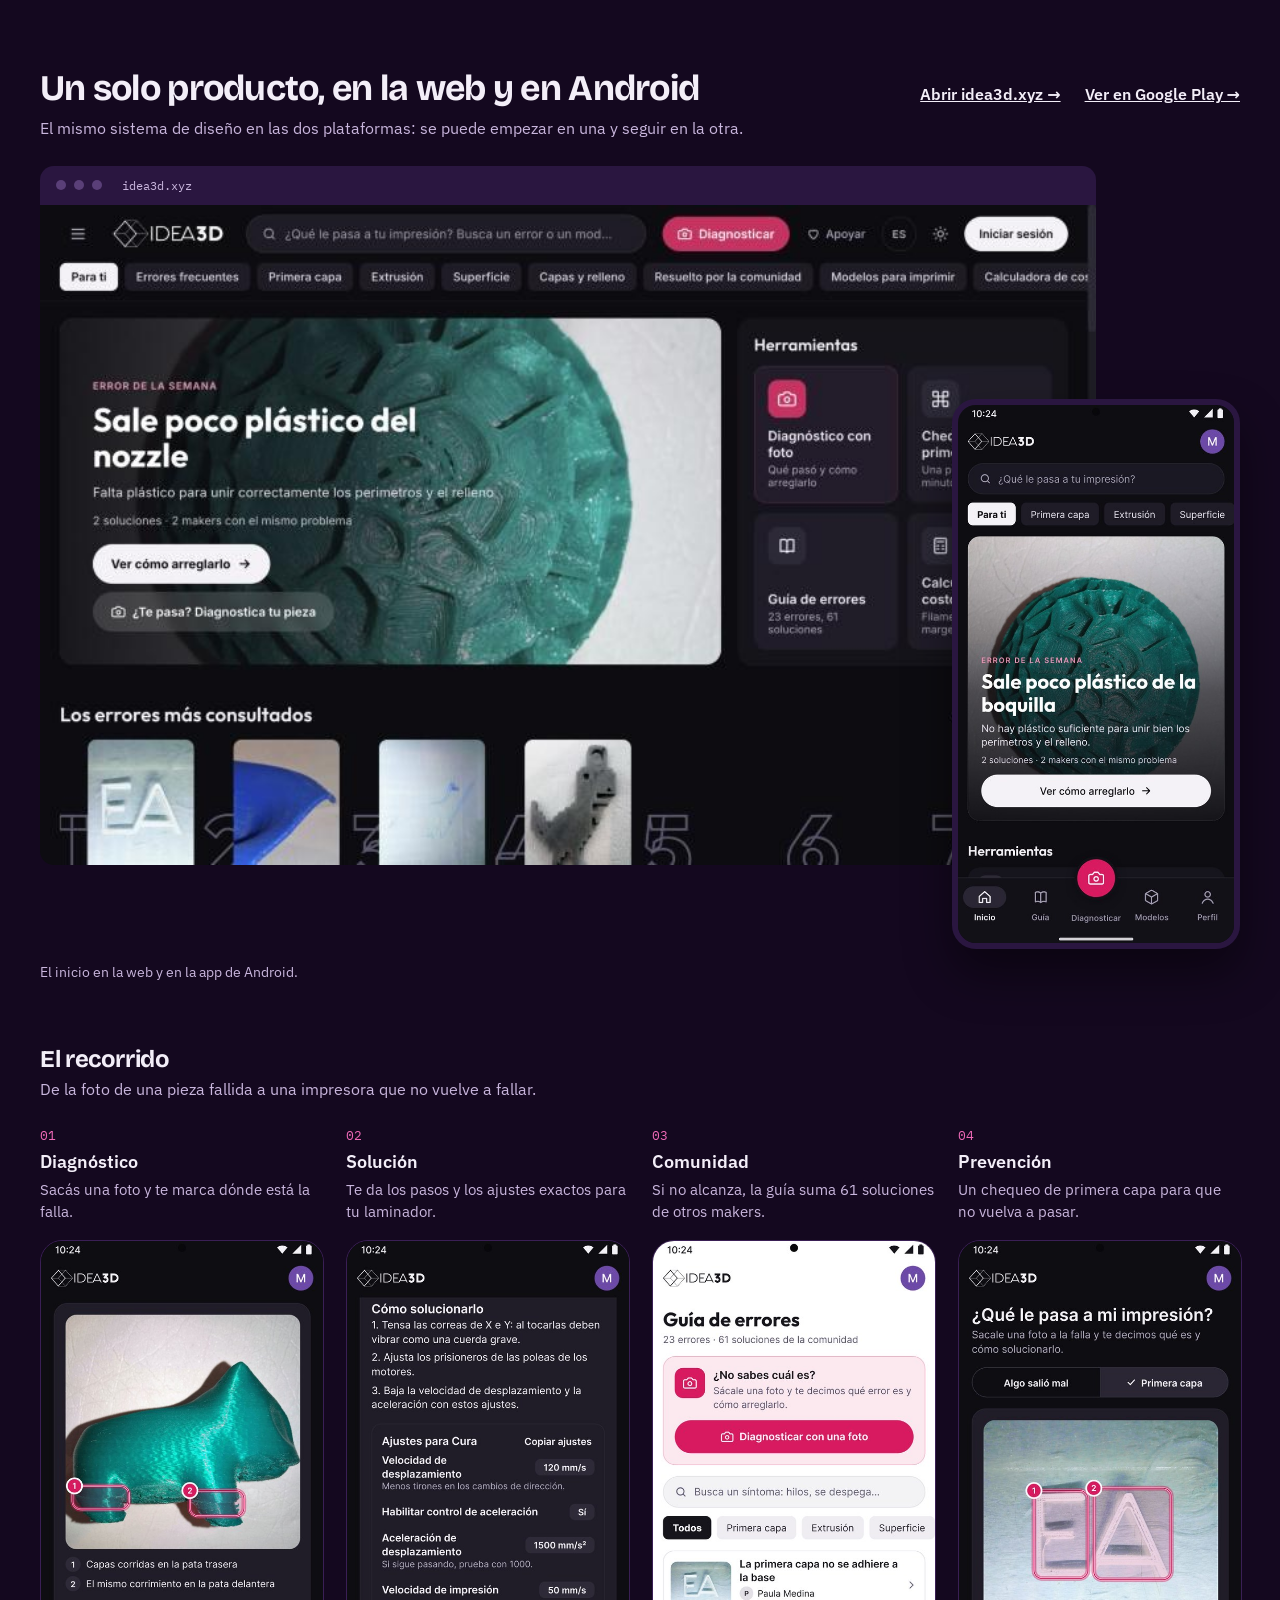
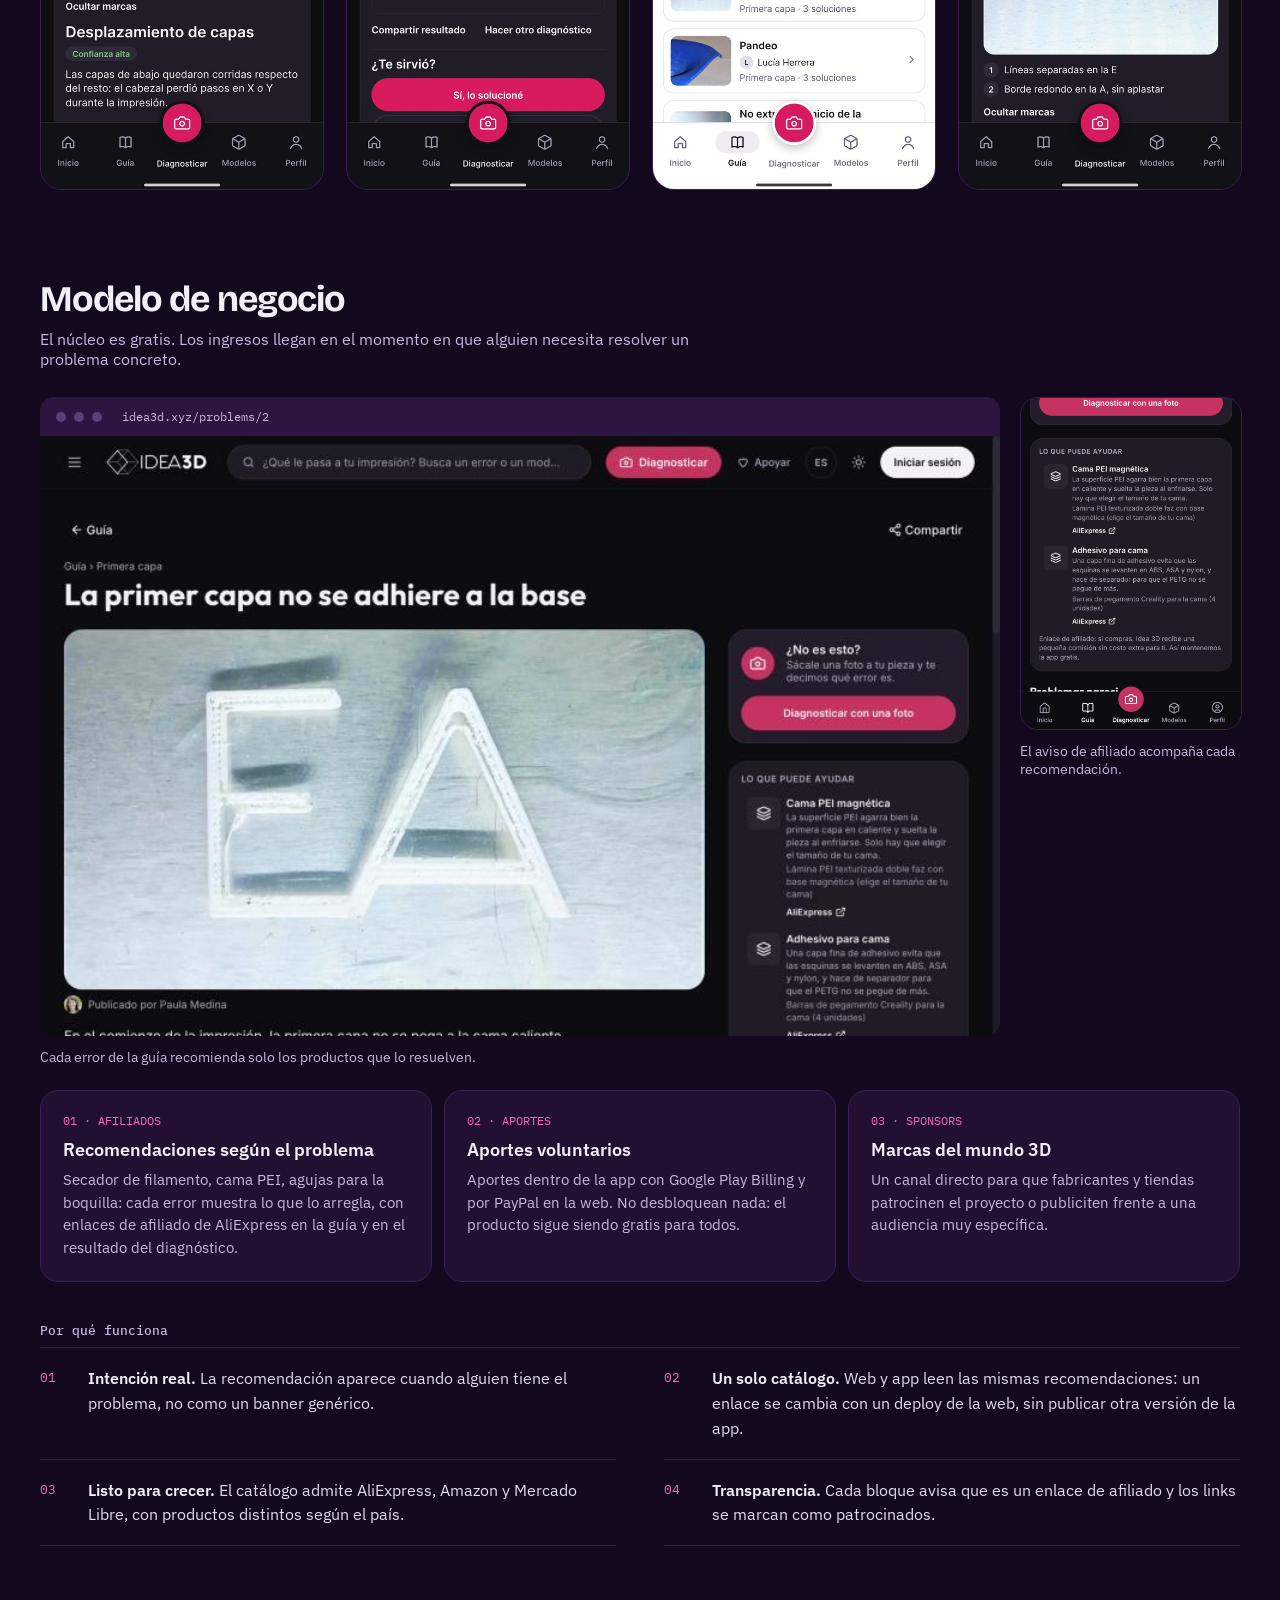
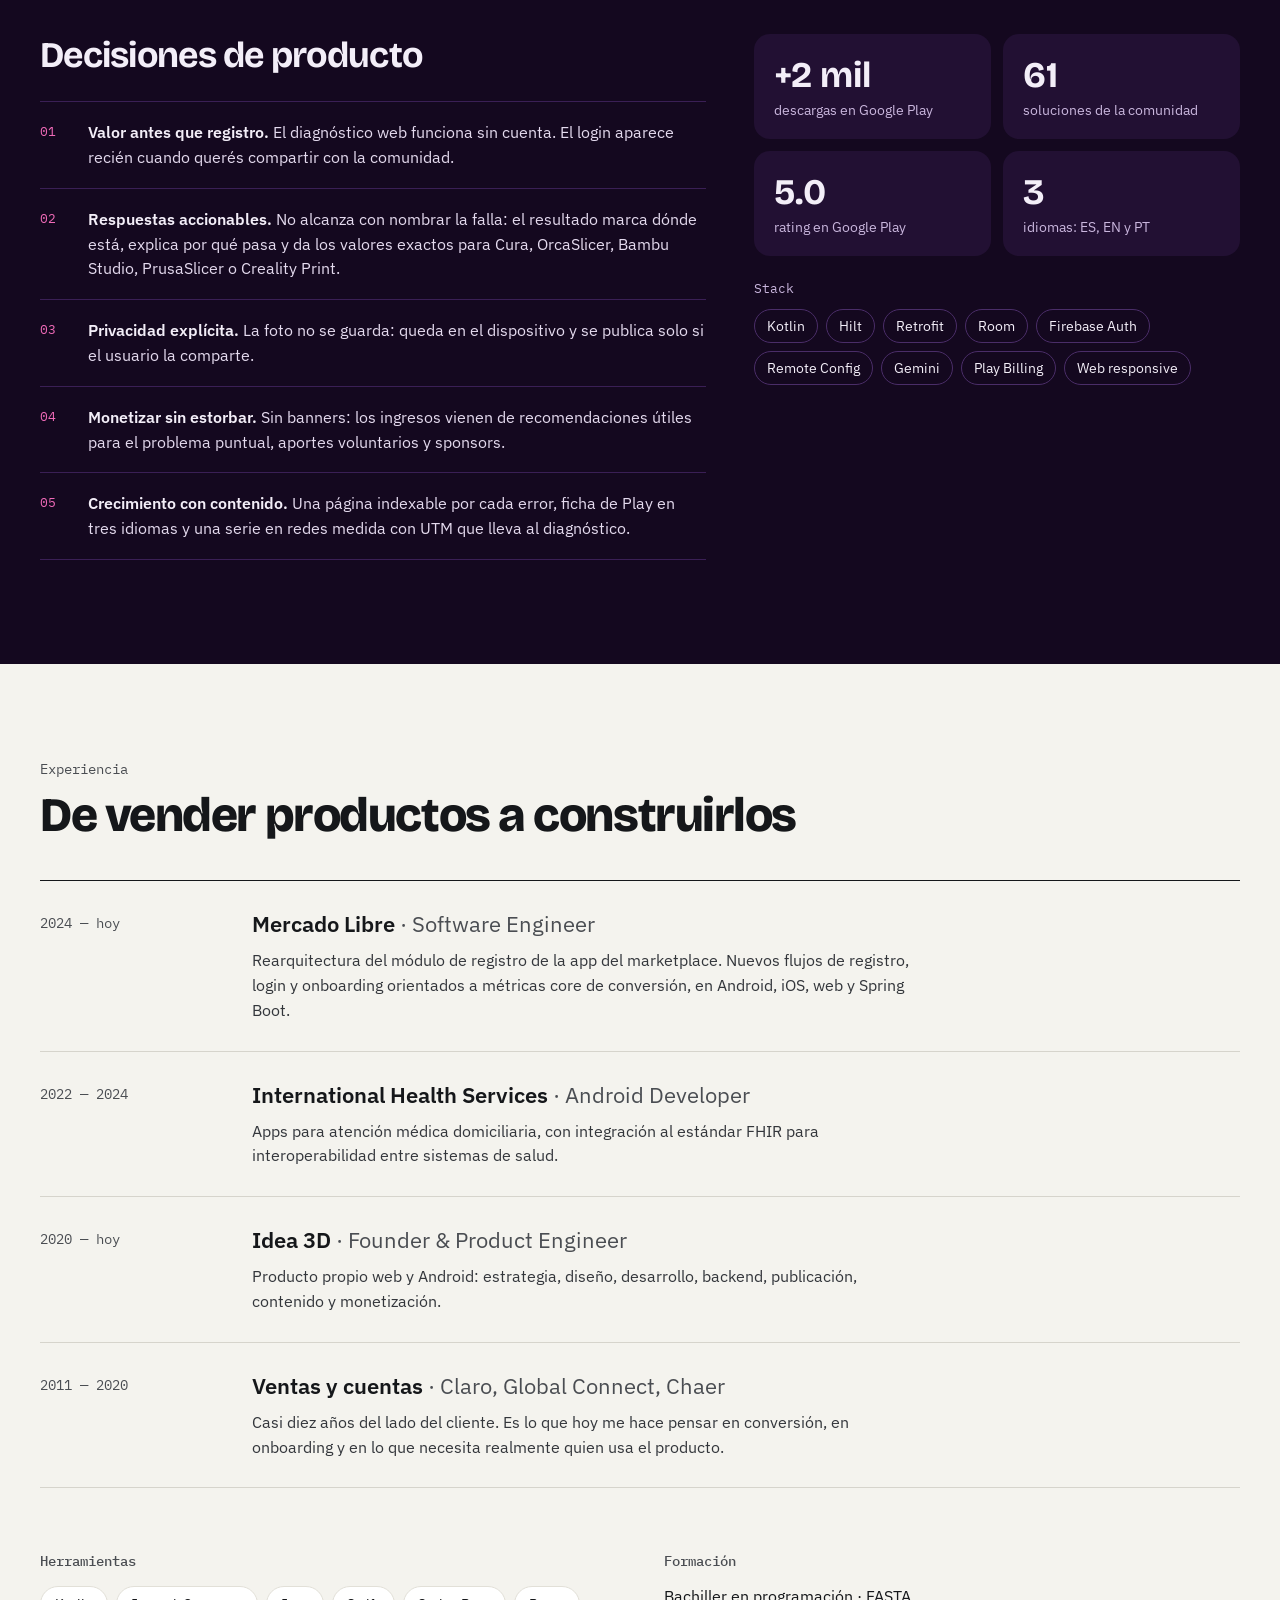
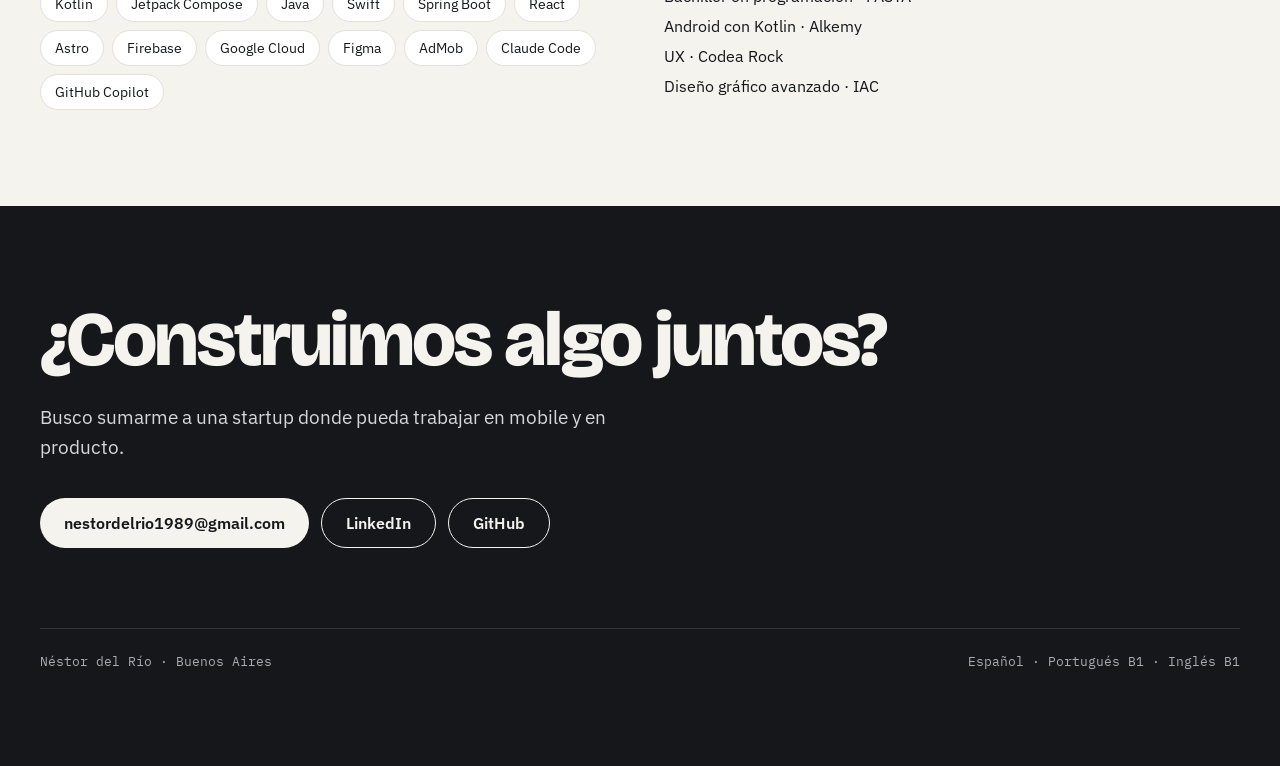
==== commit 11901260: "Agrega Field Goal Legends y Shootout Legends; 25 apps - Catálogo: Field Goal Legends (pateador de fú" ====
--- a/index.html
+++ b/index.html
@@ -66,12 +66,12 @@
 </div>
 <div style="display: grid; grid-template-columns: repeat(auto-fit, minmax(220px, 1fr)); margin-top: 64px; border-top: 1.5px solid #15171A">
 <div style="padding: 20px 24px 0 0">
-<div style="font-family: 'Bricolage Grotesque', sans-serif; font-weight: 700; font-size: 48px; letter-spacing: -0.03em">23</div>
+<div style="font-family: 'Bricolage Grotesque', sans-serif; font-weight: 700; font-size: 48px; letter-spacing: -0.03em">25</div>
 <div style="font-size: 15px; color: #4A4D52; margin-top: 4px">apps publicadas en Google Play</div>
 </div>
 <div style="padding: 20px 24px 0 0">
 <div style="font-family: 'Bricolage Grotesque', sans-serif; font-weight: 700; font-size: 48px; letter-spacing: -0.03em">~13 mil</div>
-<div style="font-size: 15px; color: #4A4D52; margin-top: 4px">descargas de Couples Quiz, mi app más usada</div>
+<div style="font-size: 15px; color: #4A4D52; margin-top: 4px">descargas de Juego para Parejas, mi app más usada</div>
 </div>
 <div style="padding: 20px 24px 0 0">
 <div style="font-family: 'Bricolage Grotesque', sans-serif; font-weight: 700; font-size: 48px; letter-spacing: -0.03em">+2 mil</div>
@@ -93,10 +93,10 @@
 <div style="display: grid; grid-template-columns: repeat(auto-fit, minmax(320px, 1fr)); gap: 16px; margin-top: 48px">
 <a href="https://play.google.com/store/apps/details?id=com.idea3d.juegoparaparejas" style="display: flex; flex-direction: column; gap: 24px; padding: 32px; background: #F4F3EE; border: 1px solid #E2E0D8; border-radius: 28px; text-decoration: none; color: #15171A">
 <div style="display: flex; gap: 20px; align-items: center">
-<img src="/assets/img/icon-couples.png" alt="Ícono de Couples Quiz" style="flex: 0 0 80px; width: 80px; height: 80px; border-radius: 20px">
+<img src="/assets/img/icon-couples.png" alt="Ícono de Juego para Parejas" style="flex: 0 0 80px; width: 80px; height: 80px; border-radius: 20px">
 <div style="min-width: 0">
 <div style="font-family: 'IBM Plex Mono', monospace; font-size: 13px; color: #4A4D52">Mi app más descargada</div>
-<div style="font-family: 'Bricolage Grotesque', sans-serif; font-weight: 700; font-size: 26px; letter-spacing: -0.02em; line-height: 1.15; margin-top: 4px">Couples Quiz: Long Distance</div>
+<div style="font-family: 'Bricolage Grotesque', sans-serif; font-weight: 700; font-size: 26px; letter-spacing: -0.02em; line-height: 1.15; margin-top: 4px">Juego para Parejas: Preguntas</div>
 </div>
 </div>
 <p style="margin: 0; font-size: 16px; line-height: 1.55; color: #33363B">Juego de preguntas para parejas, pensado también para relaciones a distancia.</p>
@@ -242,6 +242,20 @@
 <div style="min-width: 0">
 <div style="font-weight: 600; font-size: 16px; line-height: 1.3">Free Throw Legends: Basketball</div>
 <div style="font-size: 14px; color: #4A4D52; margin-top: 3px">Básquet · tiros libres</div>
+</div>
+</a>
+<a href="https://play.google.com/store/apps/details?id=com.nestordelrio.fieldgoallegends" style="display: flex; gap: 16px; align-items: center; padding: 16px; background: #F4F3EE; border: 1px solid #E2E0D8; border-radius: 18px; text-decoration: none; color: #15171A">
+<img src="/assets/img/icon-fieldgoal.png" alt="" style="flex: 0 0 56px; width: 56px; height: 56px; border-radius: 14px">
+<div style="min-width: 0">
+<div style="font-weight: 600; font-size: 16px; line-height: 1.3">Field Goal Legends: Pateador</div>
+<div style="font-size: 14px; color: #4A4D52; margin-top: 3px">Fútbol americano · pateador</div>
+</div>
+</a>
+<a href="https://play.google.com/store/apps/details?id=com.nestordelrio.shootoutlegends" style="display: flex; gap: 16px; align-items: center; padding: 16px; background: #F4F3EE; border: 1px solid #E2E0D8; border-radius: 18px; text-decoration: none; color: #15171A">
+<img src="/assets/img/icon-shootout.png" alt="" style="flex: 0 0 56px; width: 56px; height: 56px; border-radius: 14px">
+<div style="min-width: 0">
+<div style="font-weight: 600; font-size: 16px; line-height: 1.3">Shootout Legends: Hockey</div>
+<div style="font-size: 14px; color: #4A4D52; margin-top: 3px">Hockey · penales</div>
 </div>
 </a>
 <a href="https://play.google.com/store/apps/details?id=com.nestordelrio.cazapalabras" style="display: flex; gap: 16px; align-items: center; padding: 16px; background: #F4F3EE; border: 1px solid #E2E0D8; border-radius: 18px; text-decoration: none; color: #15171A">
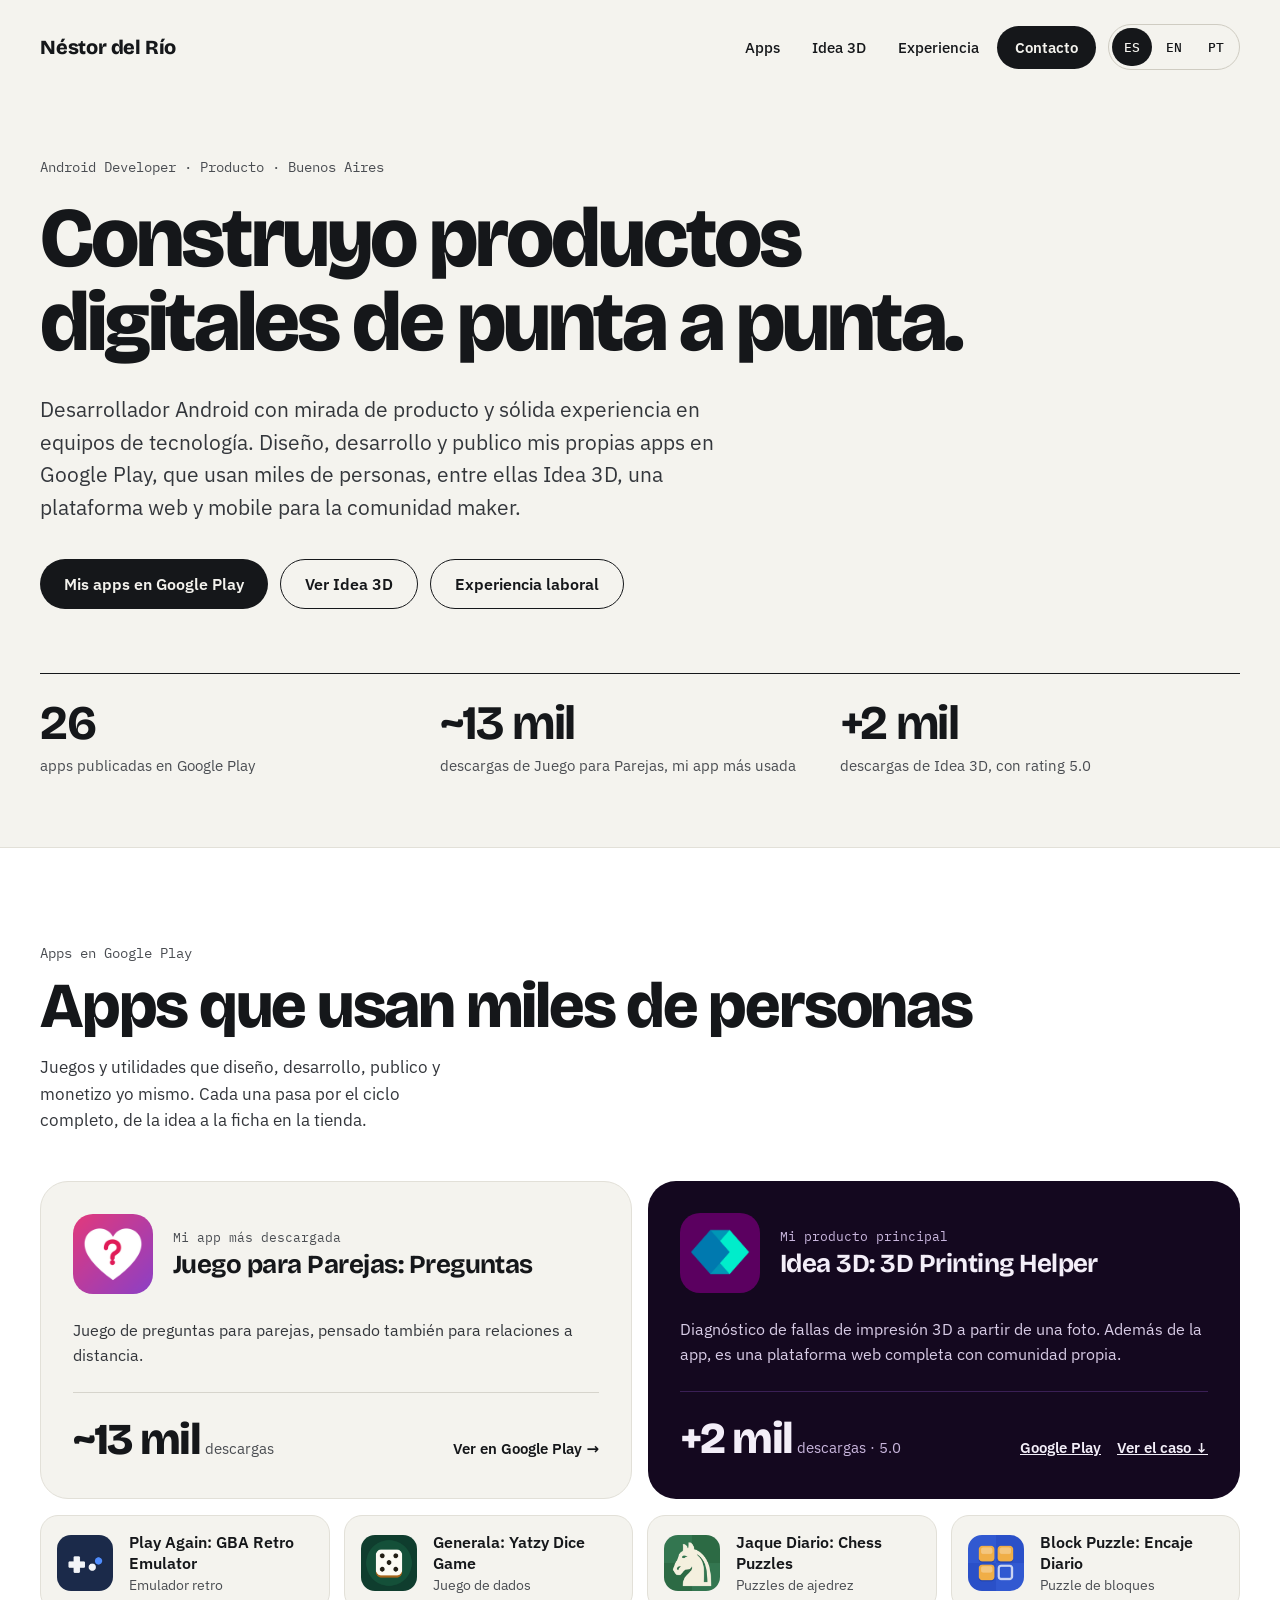
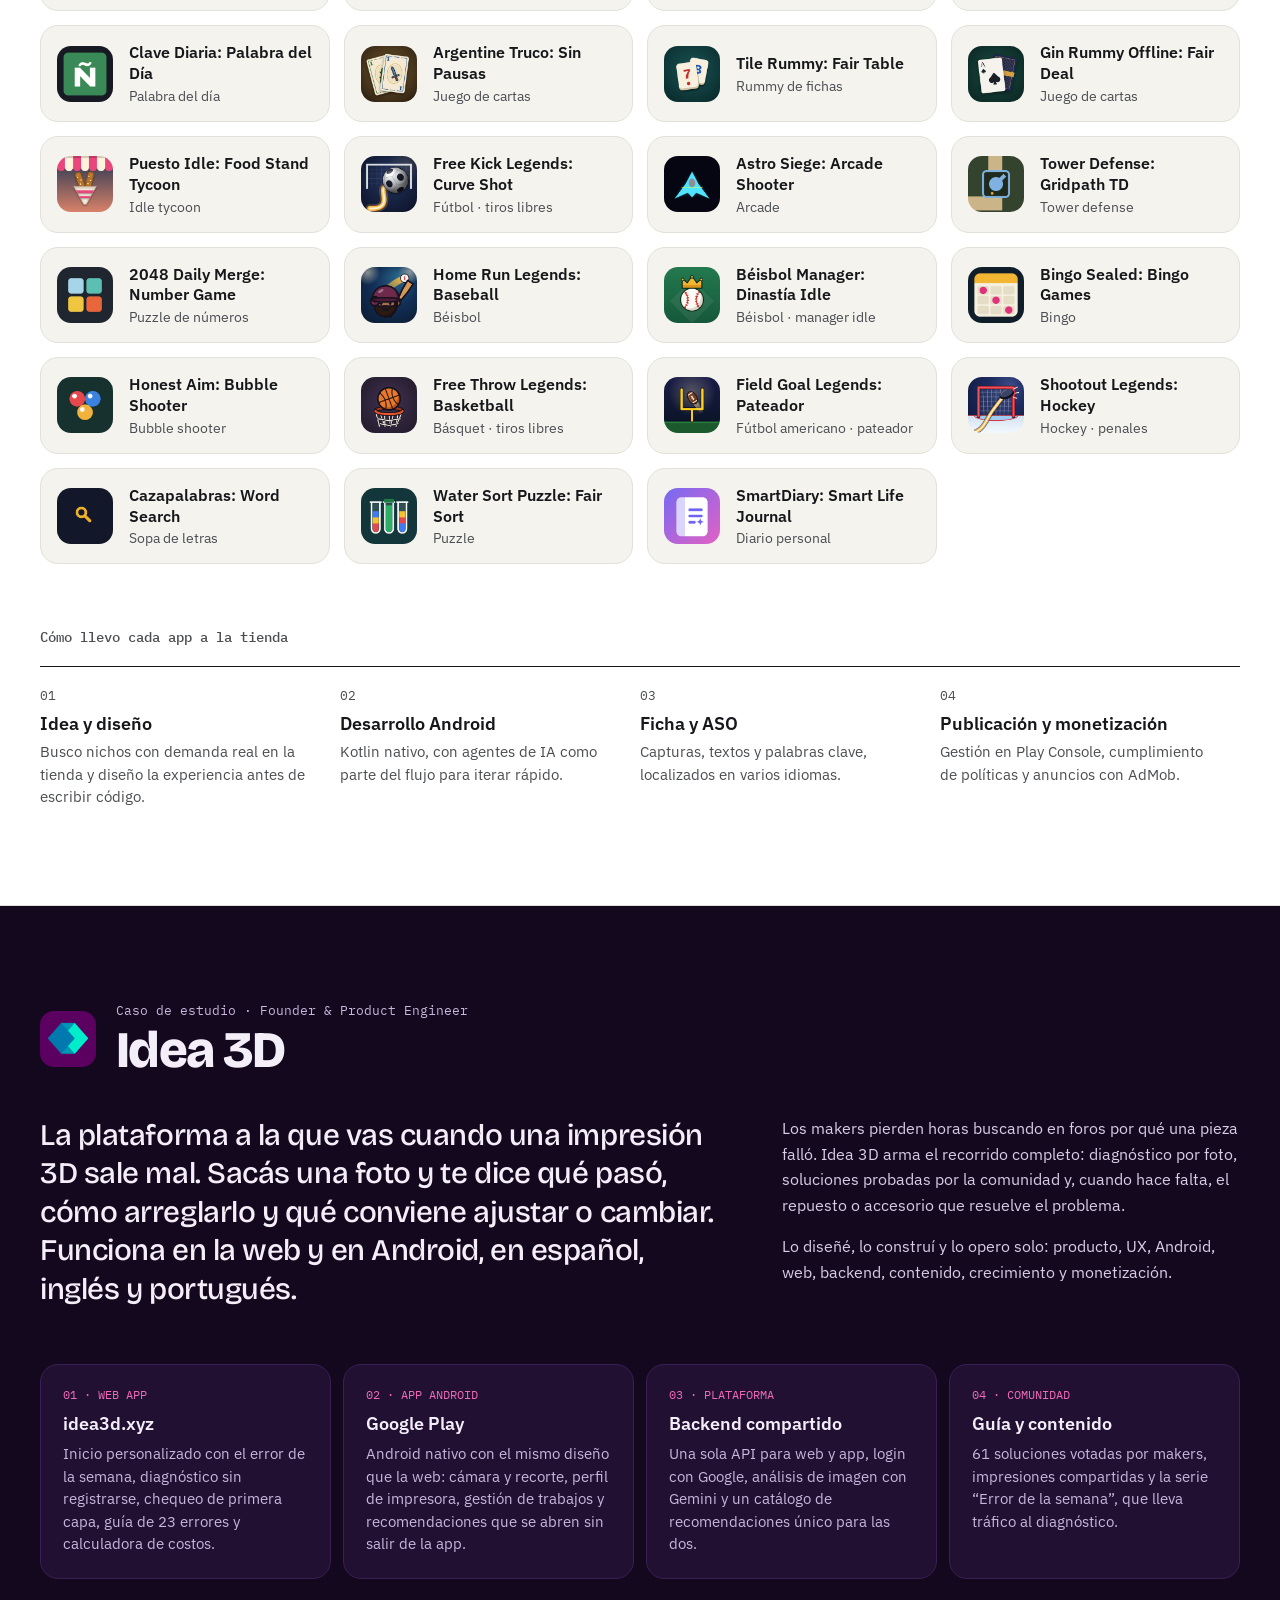
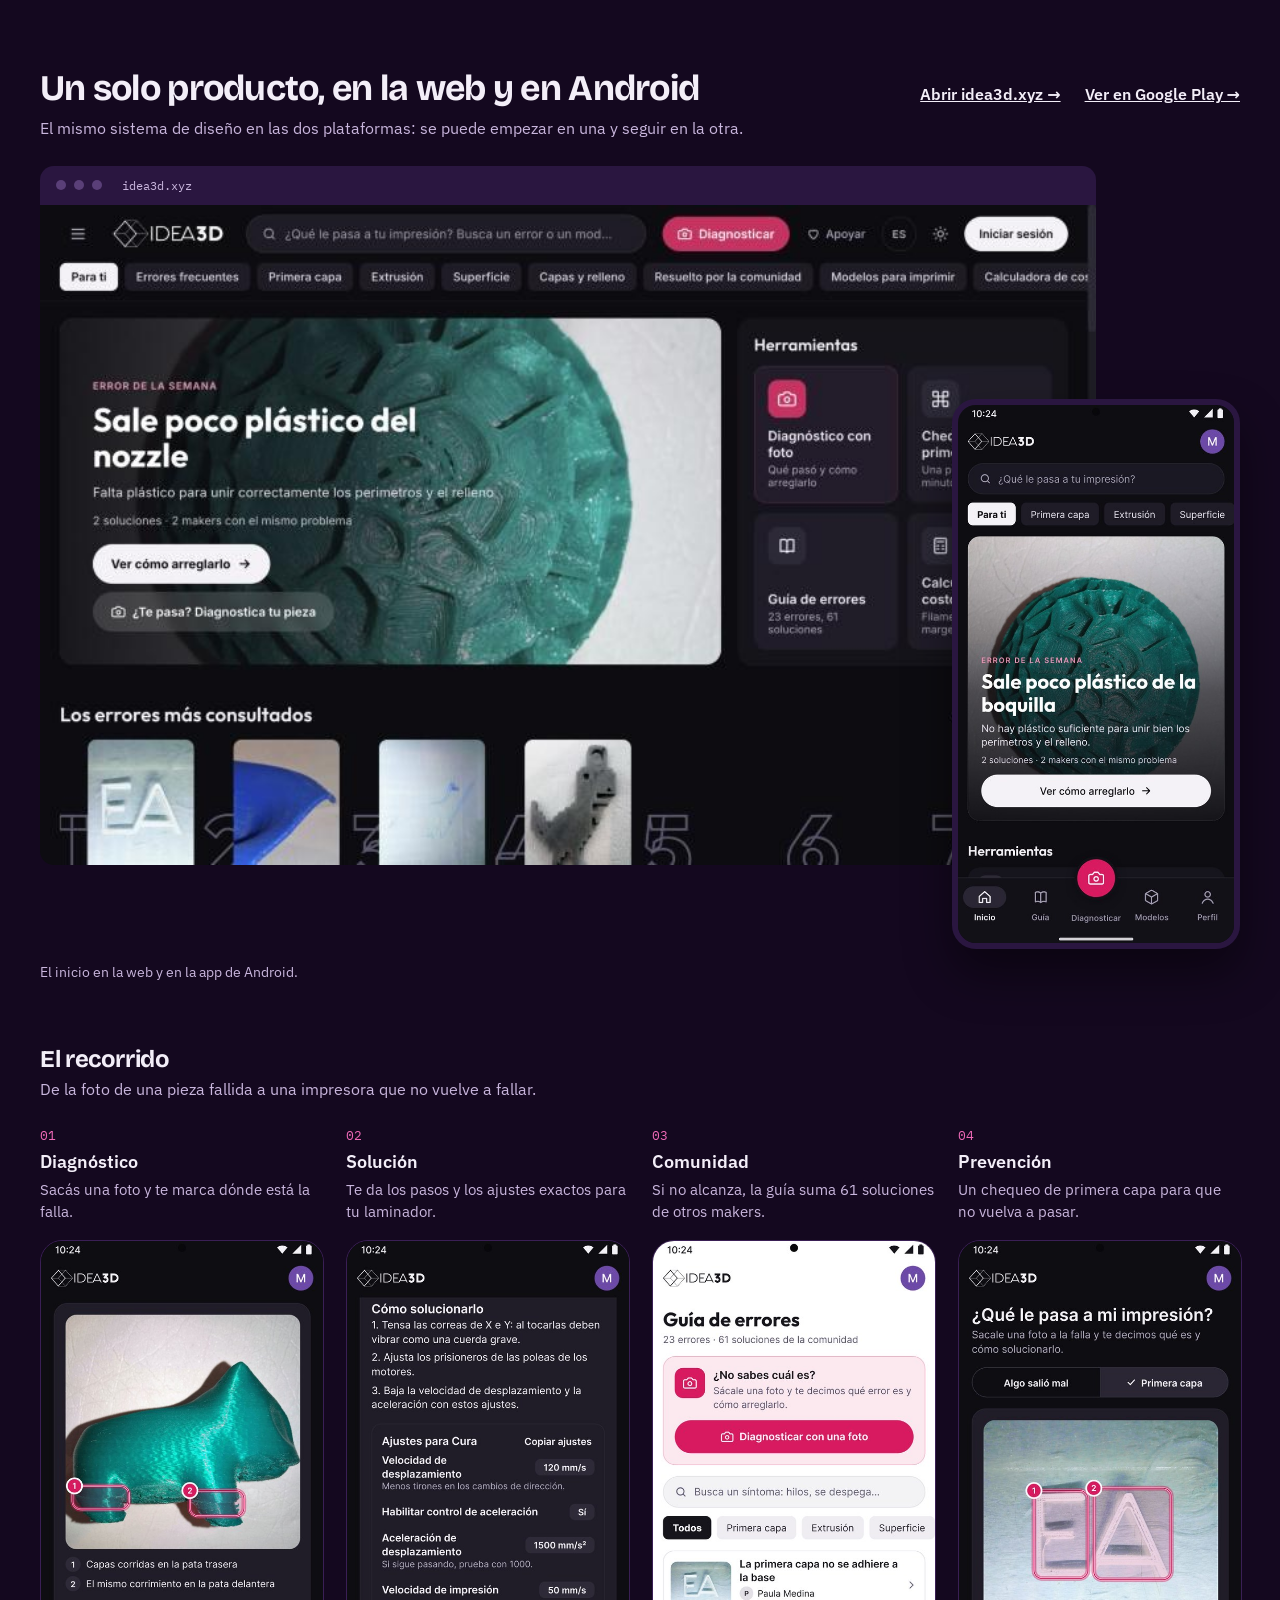
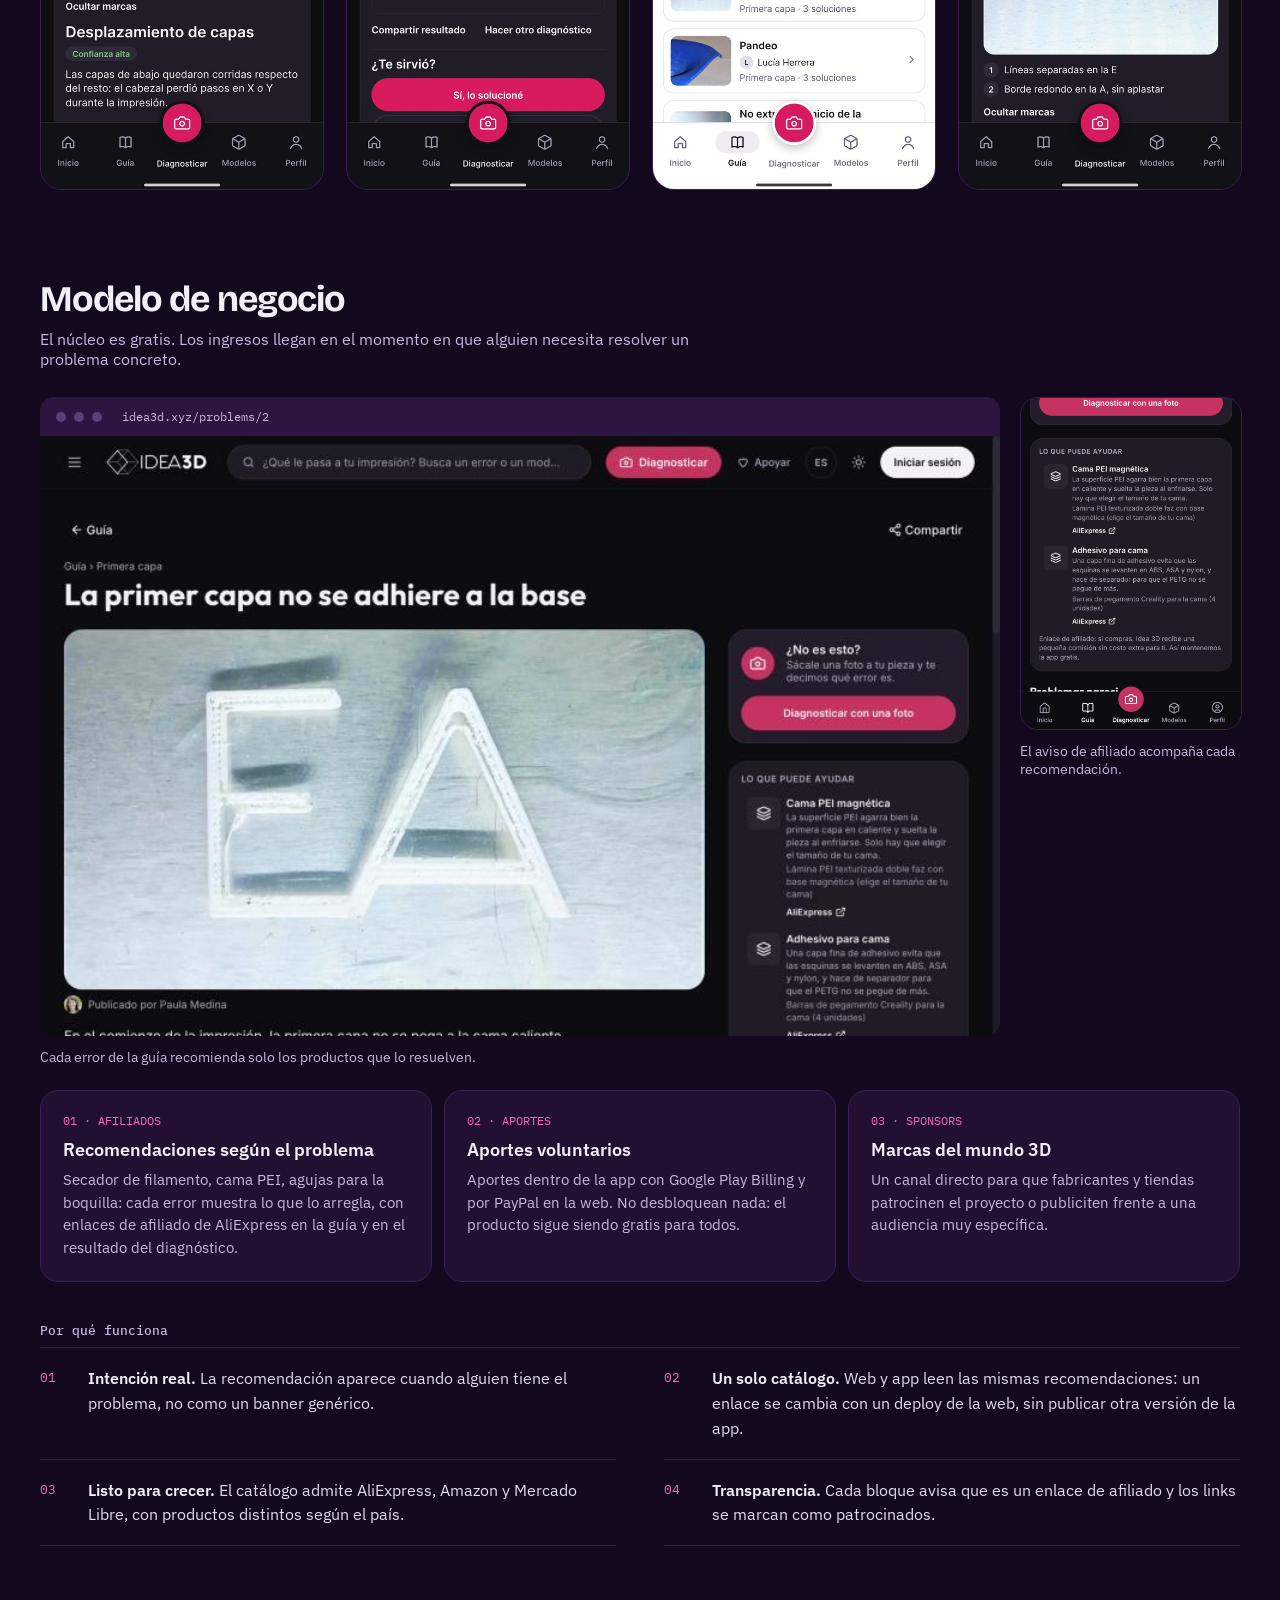
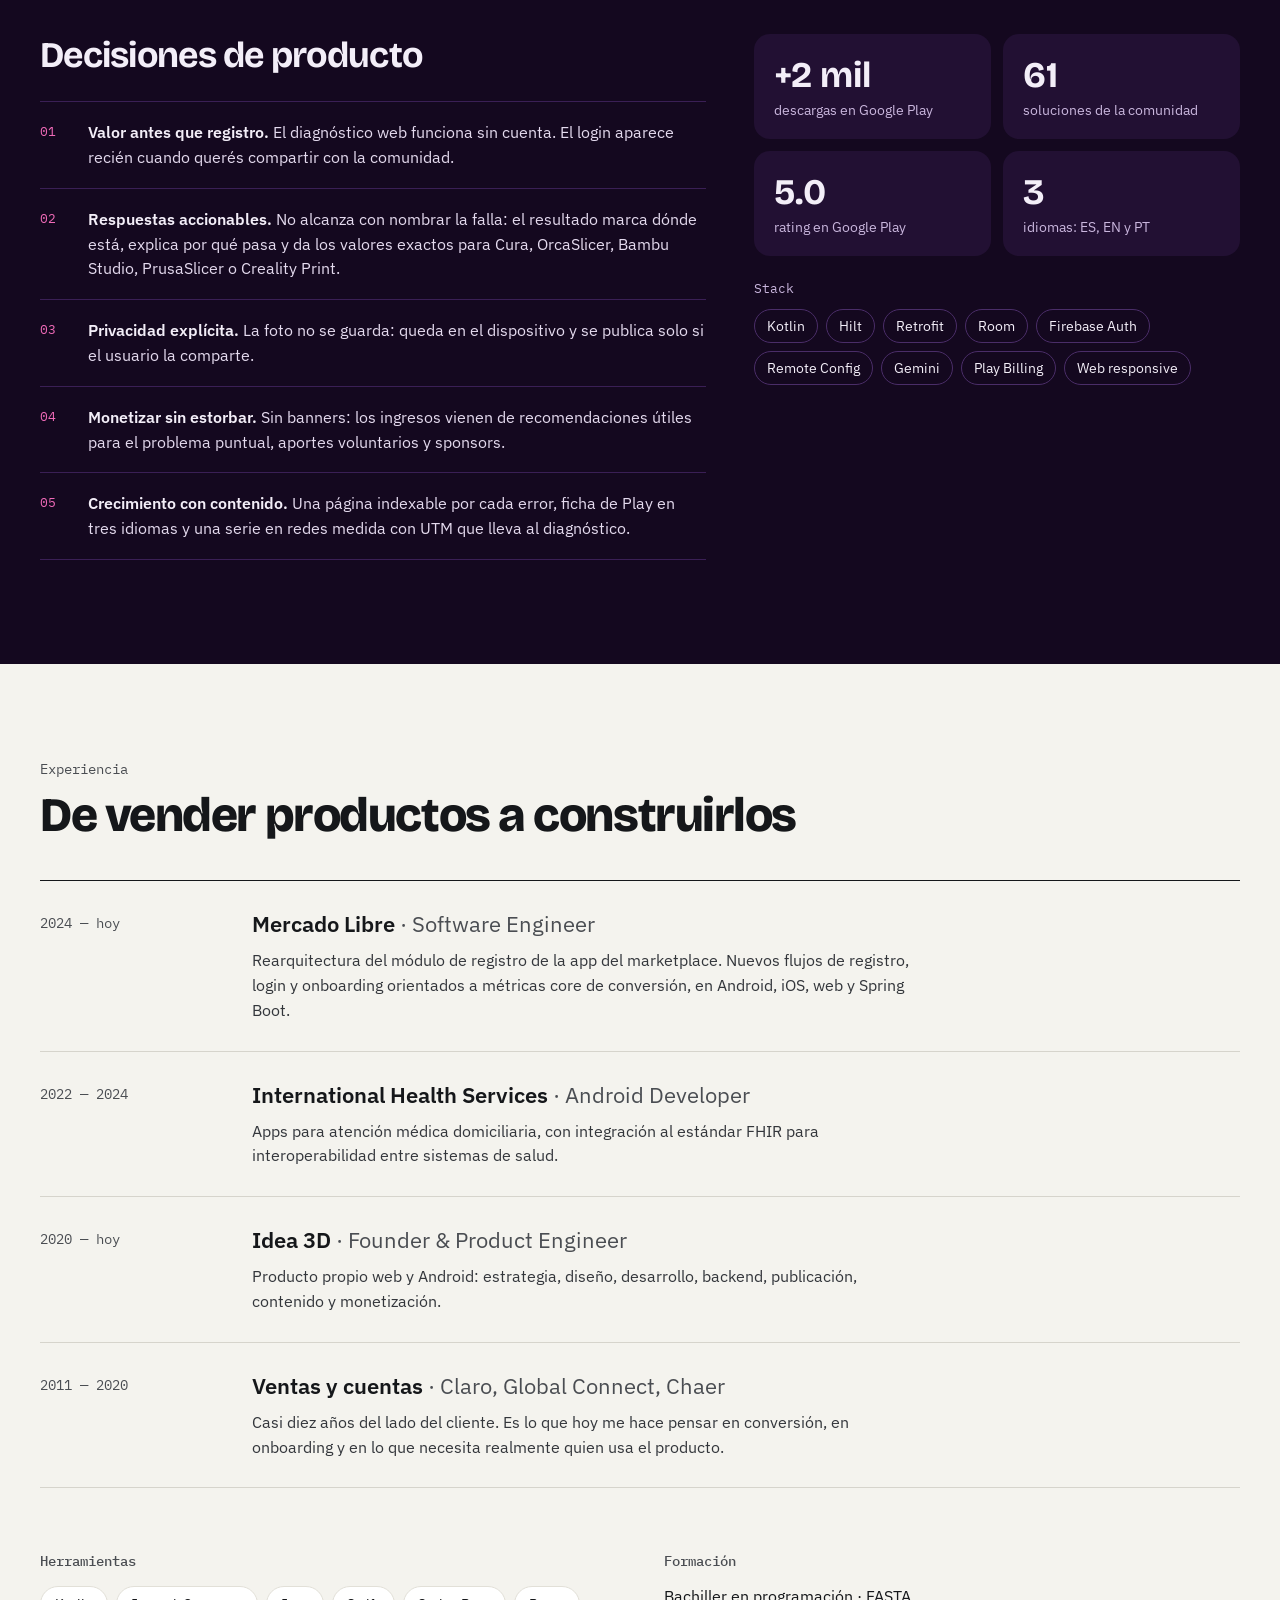
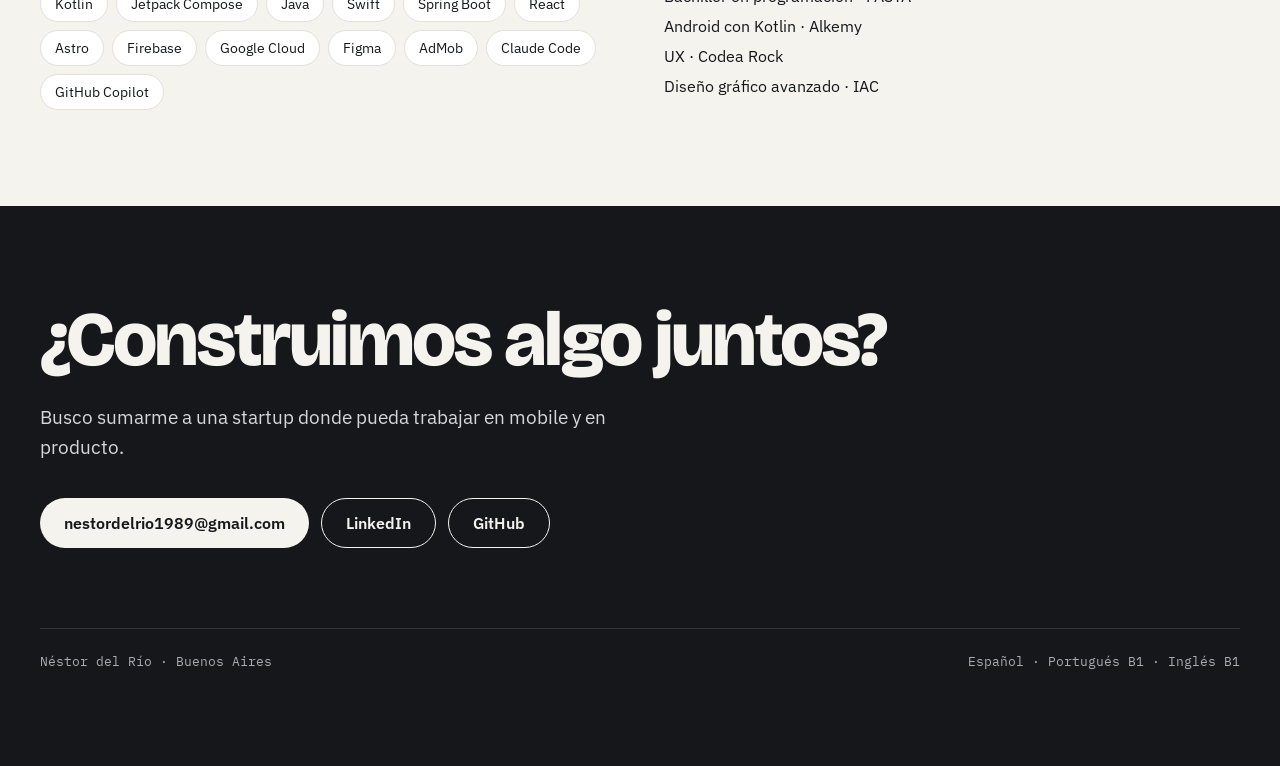
==== commit 01ea7551: "Agrega Baseball Manager: Idle Dynasty; 26 apps - Catálogo: Baseball Manager (Béisbol Manager: Dinast" ====
--- a/index.html
+++ b/index.html
@@ -66,7 +66,7 @@
 </div>
 <div style="display: grid; grid-template-columns: repeat(auto-fit, minmax(220px, 1fr)); margin-top: 64px; border-top: 1.5px solid #15171A">
 <div style="padding: 20px 24px 0 0">
-<div style="font-family: 'Bricolage Grotesque', sans-serif; font-weight: 700; font-size: 48px; letter-spacing: -0.03em">25</div>
+<div style="font-family: 'Bricolage Grotesque', sans-serif; font-weight: 700; font-size: 48px; letter-spacing: -0.03em">26</div>
 <div style="font-size: 15px; color: #4A4D52; margin-top: 4px">apps publicadas en Google Play</div>
 </div>
 <div style="padding: 20px 24px 0 0">
@@ -221,6 +221,13 @@
 <div style="min-width: 0">
 <div style="font-weight: 600; font-size: 16px; line-height: 1.3">Home Run Legends: Baseball</div>
 <div style="font-size: 14px; color: #4A4D52; margin-top: 3px">Béisbol</div>
+</div>
+</a>
+<a href="https://play.google.com/store/apps/details?id=com.nestordelrio.baseballdynasty" style="display: flex; gap: 16px; align-items: center; padding: 16px; background: #F4F3EE; border: 1px solid #E2E0D8; border-radius: 18px; text-decoration: none; color: #15171A">
+<img src="/assets/img/icon-baseballdynasty.png" alt="" style="flex: 0 0 56px; width: 56px; height: 56px; border-radius: 14px">
+<div style="min-width: 0">
+<div style="font-weight: 600; font-size: 16px; line-height: 1.3">Béisbol Manager: Dinastía Idle</div>
+<div style="font-size: 14px; color: #4A4D52; margin-top: 3px">Béisbol · manager idle</div>
 </div>
 </a>
 <a href="https://play.google.com/store/apps/details?id=com.nestordelrio.bingosellado" style="display: flex; gap: 16px; align-items: center; padding: 16px; background: #F4F3EE; border: 1px solid #E2E0D8; border-radius: 18px; text-decoration: none; color: #15171A">
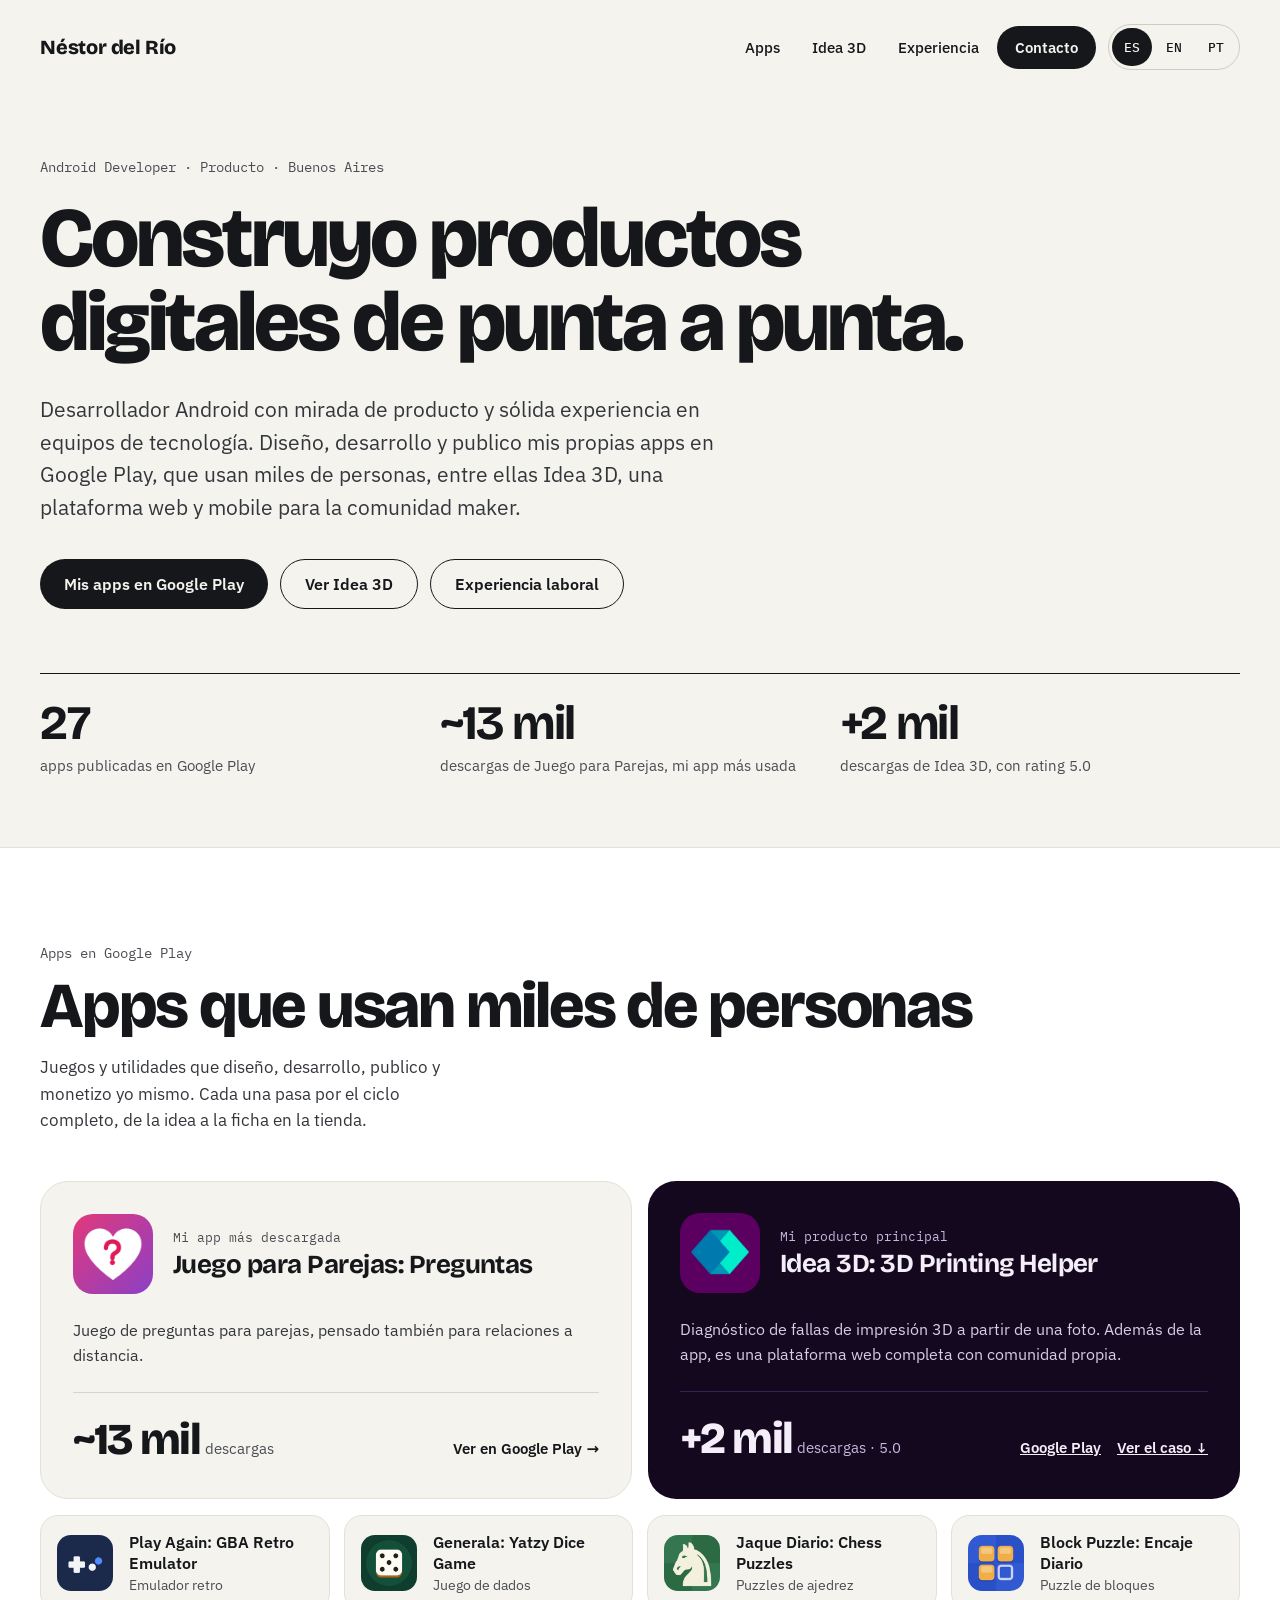
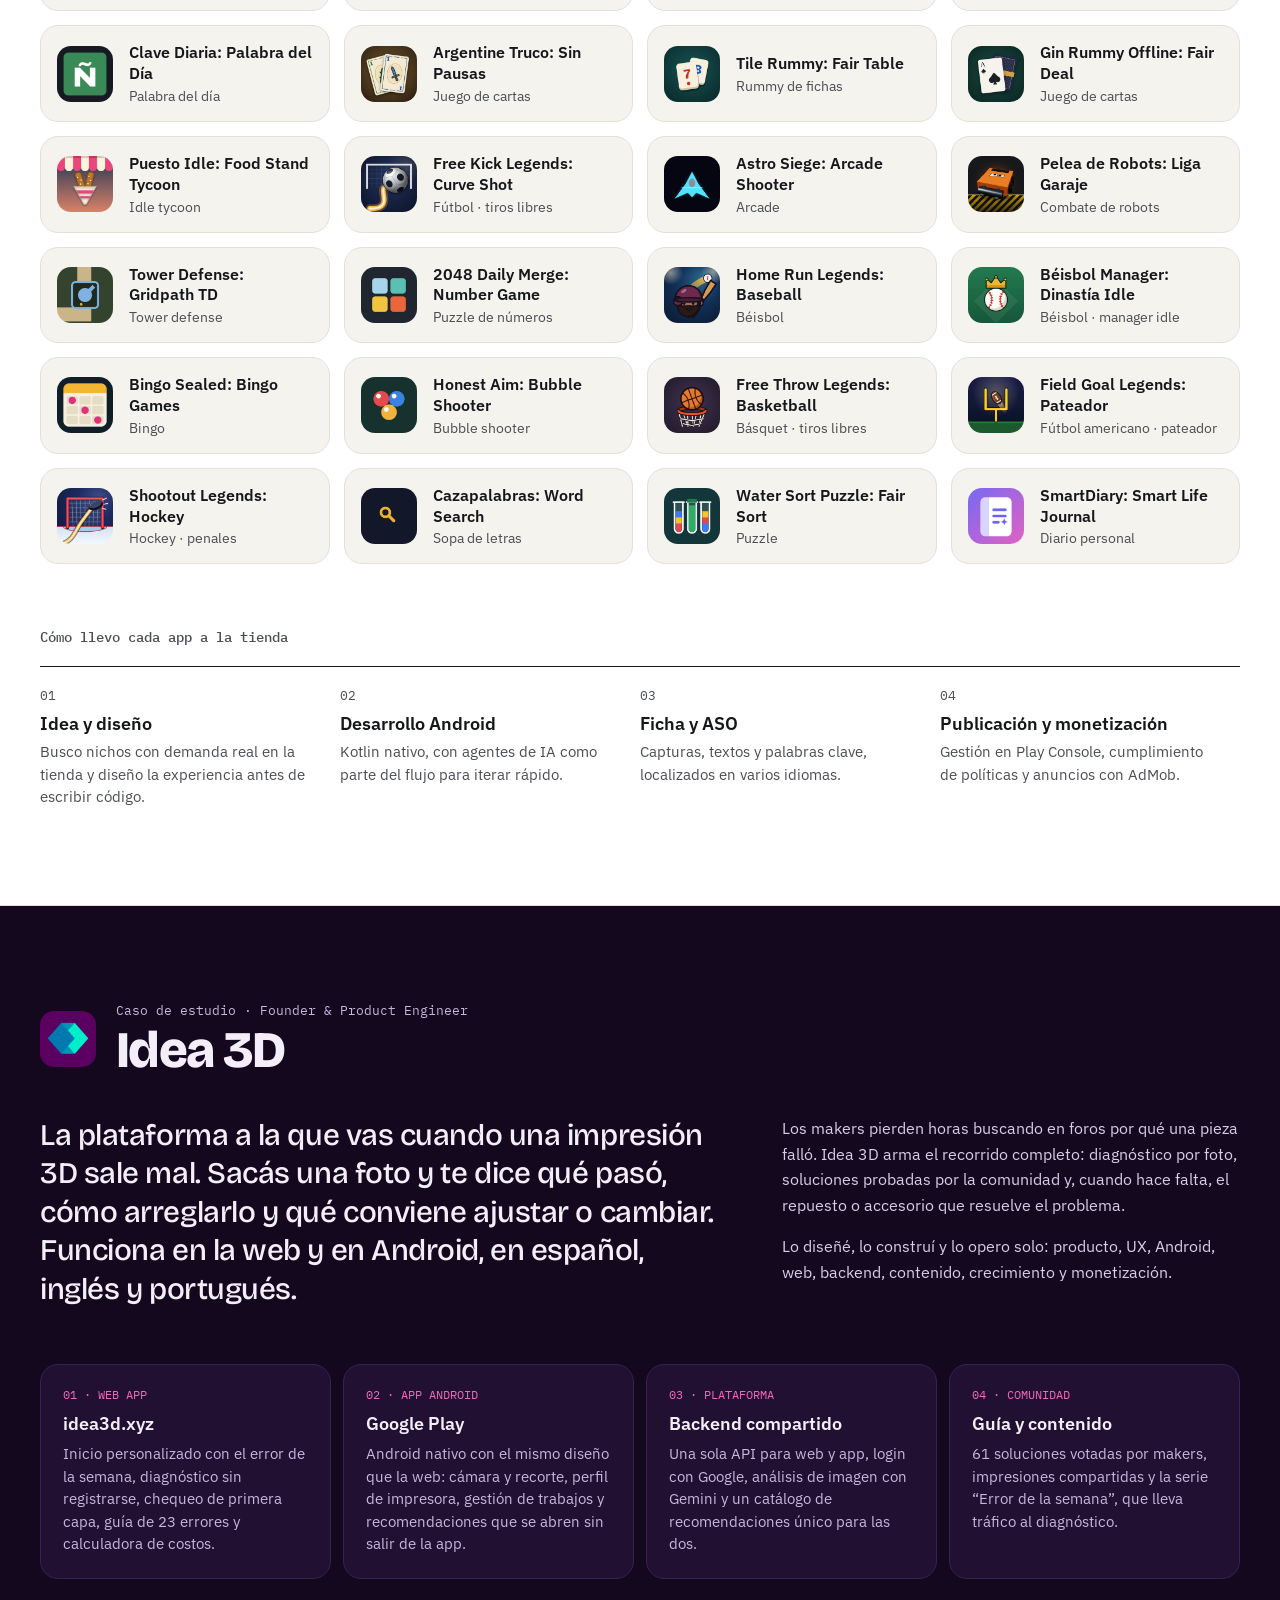
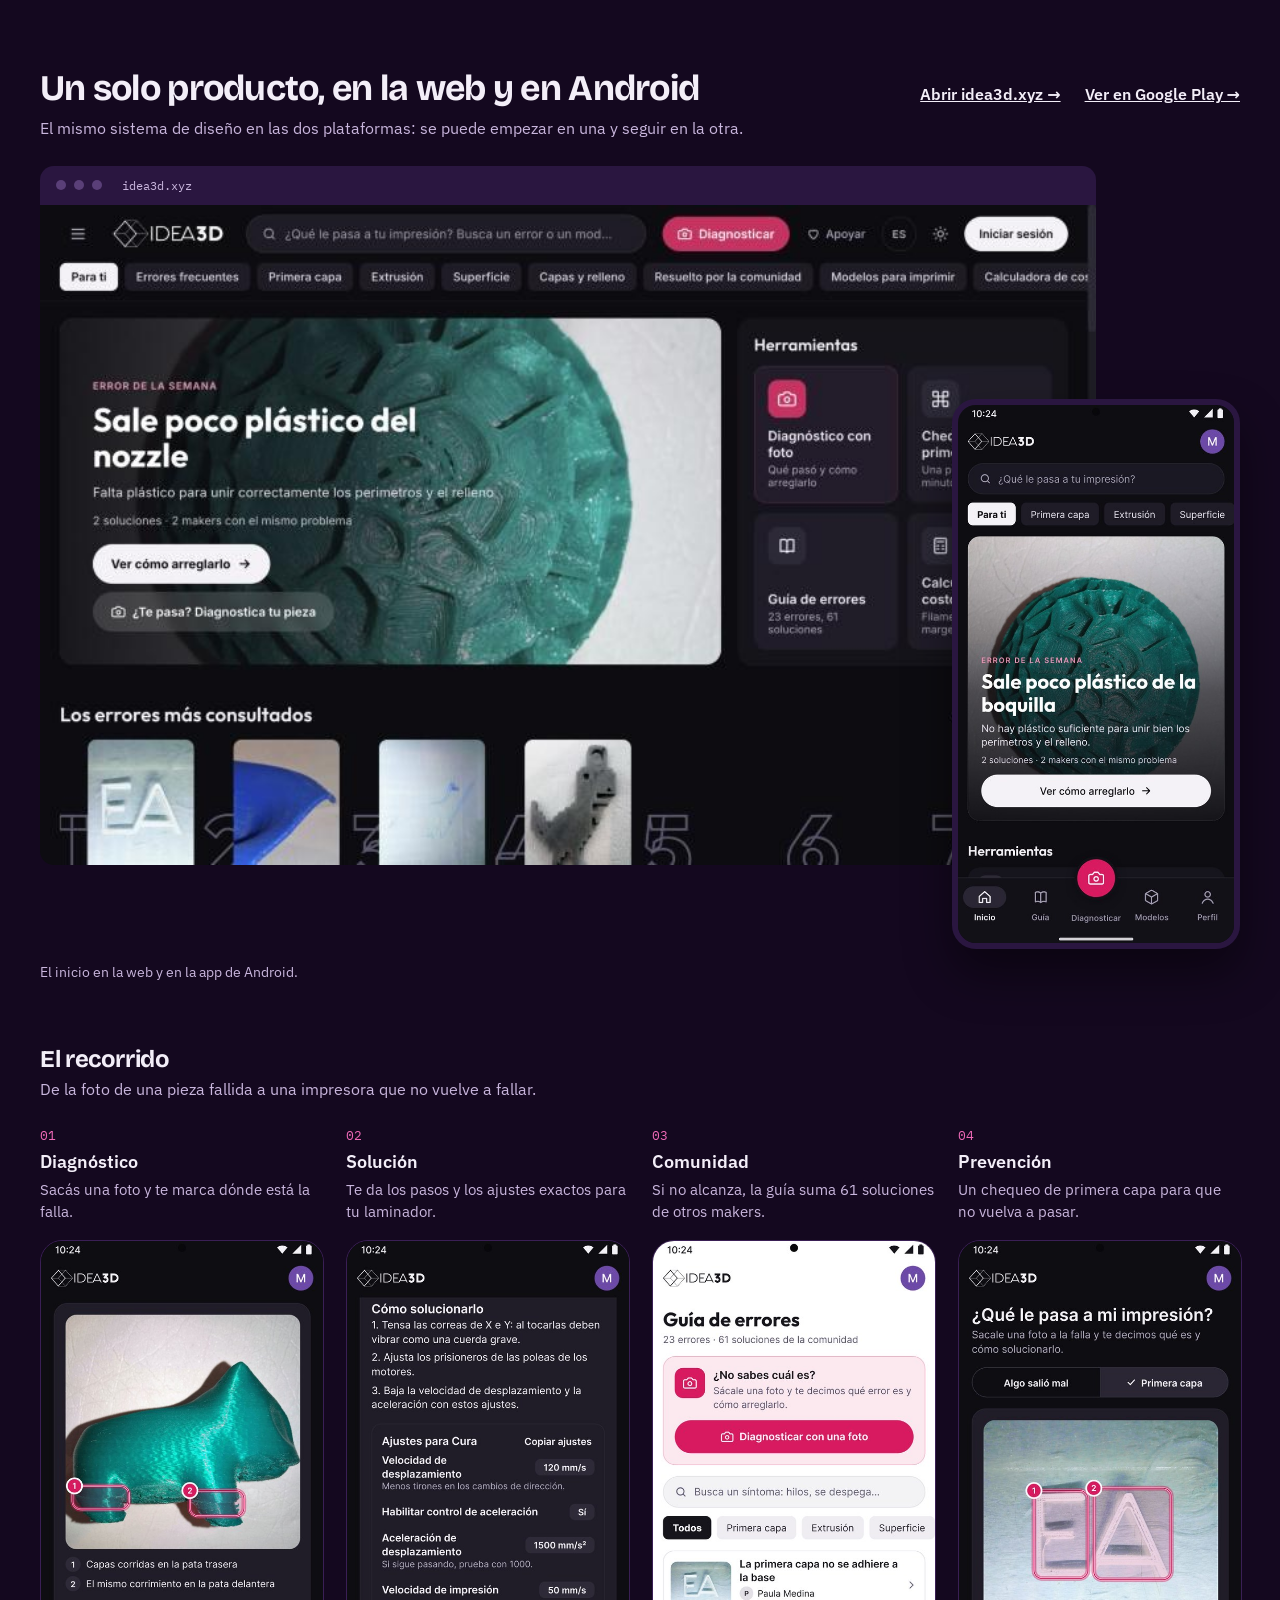
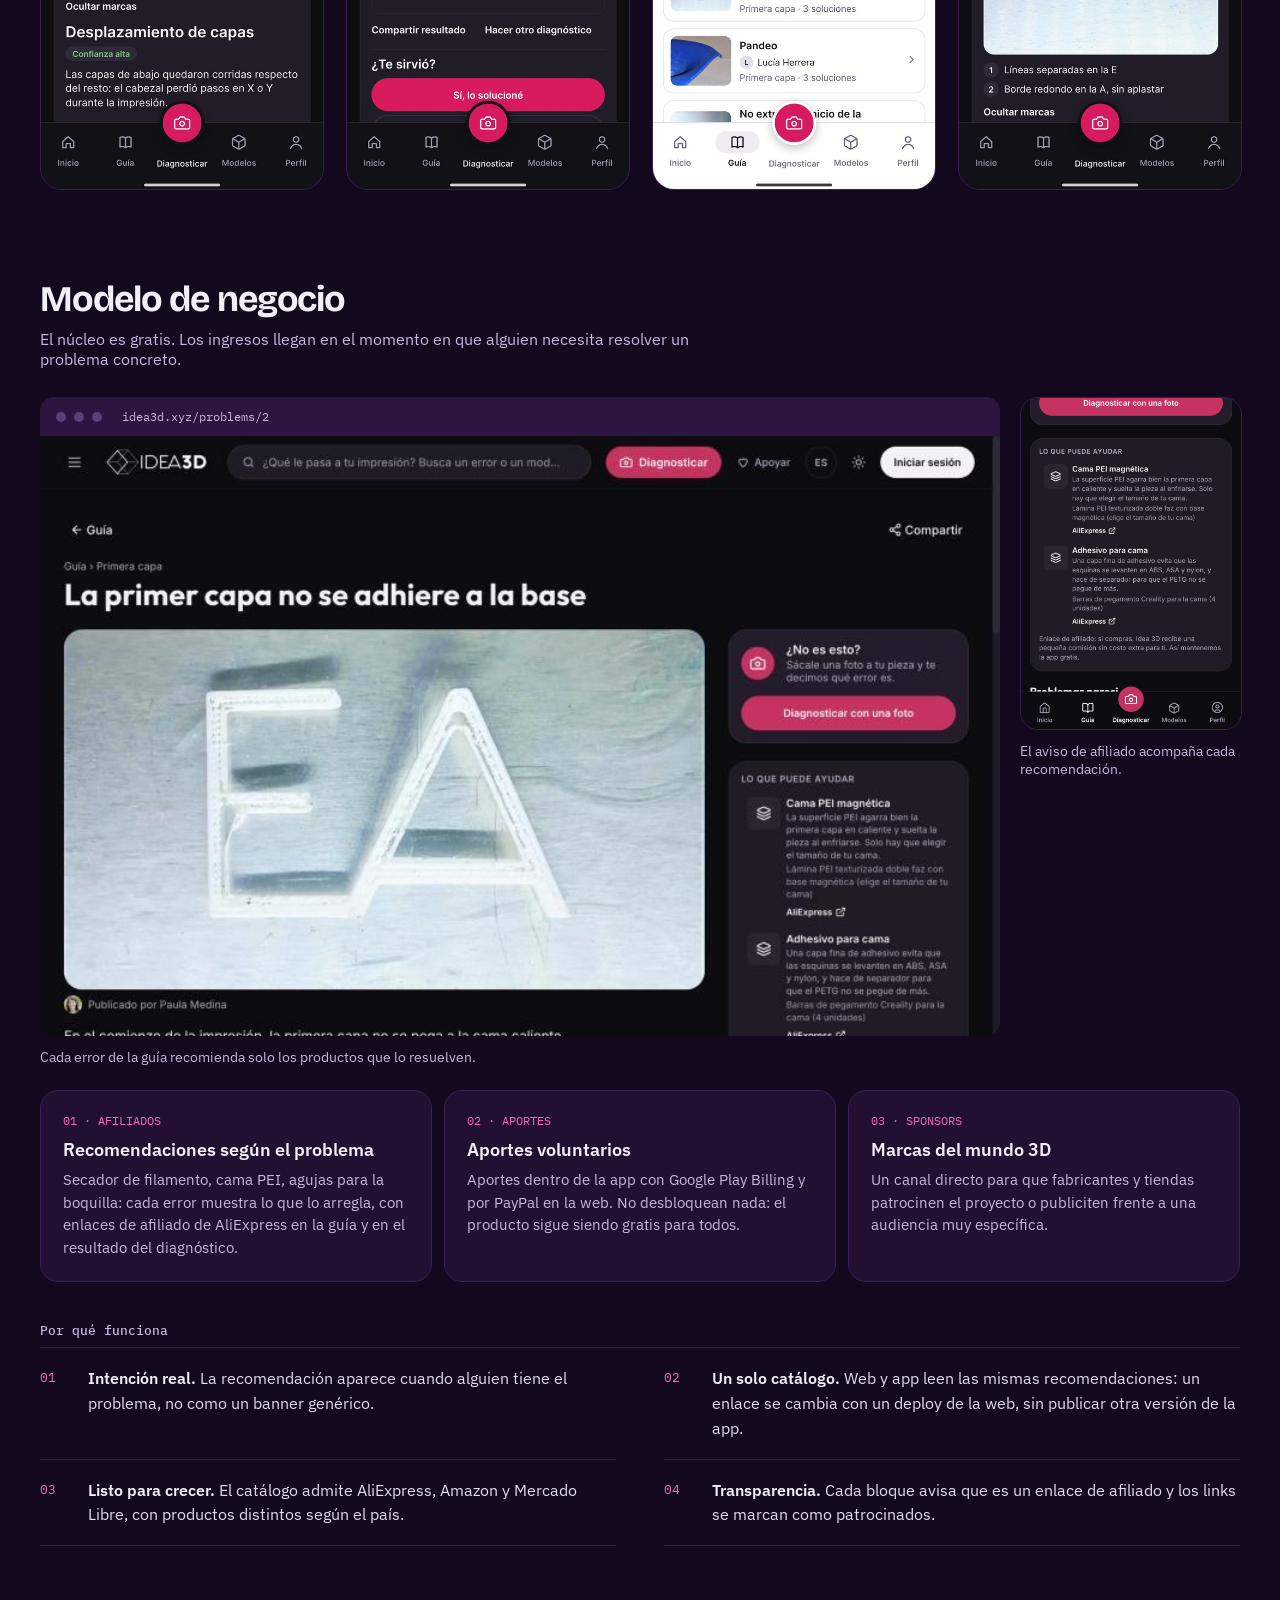
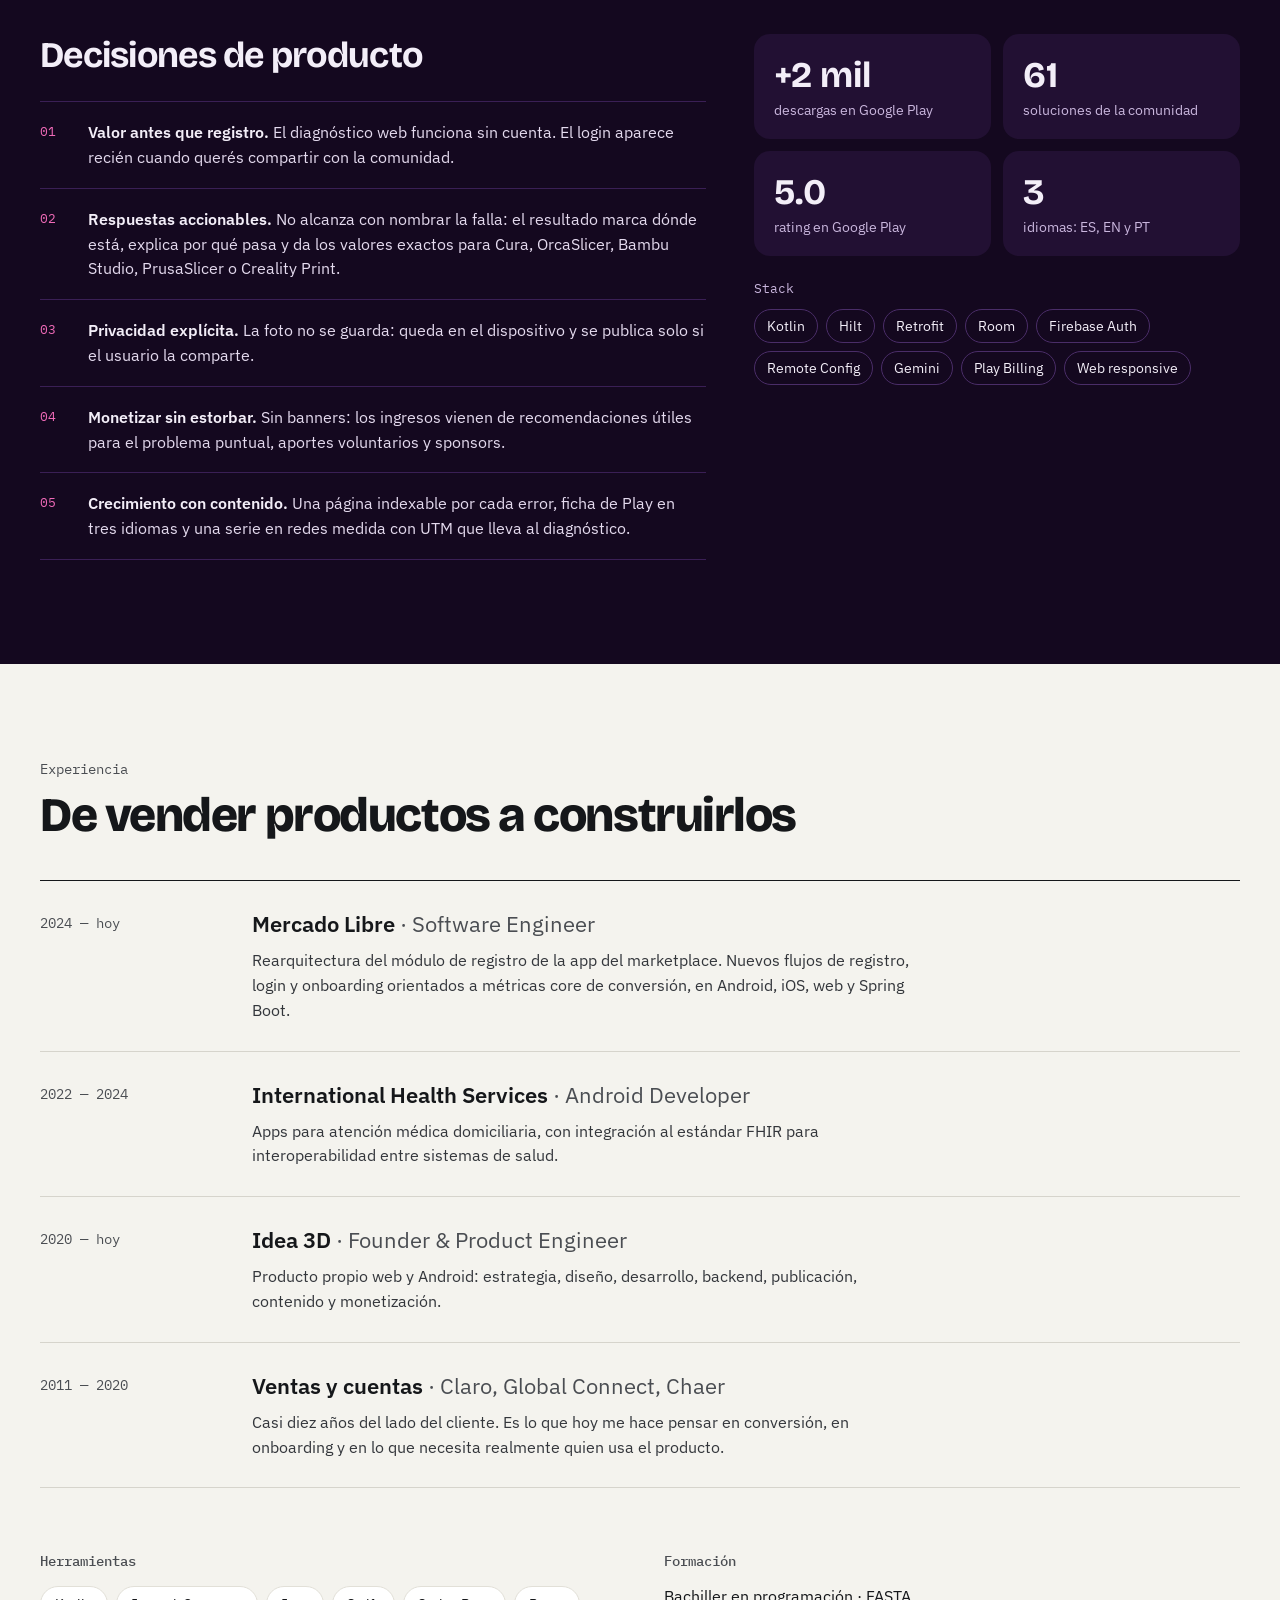
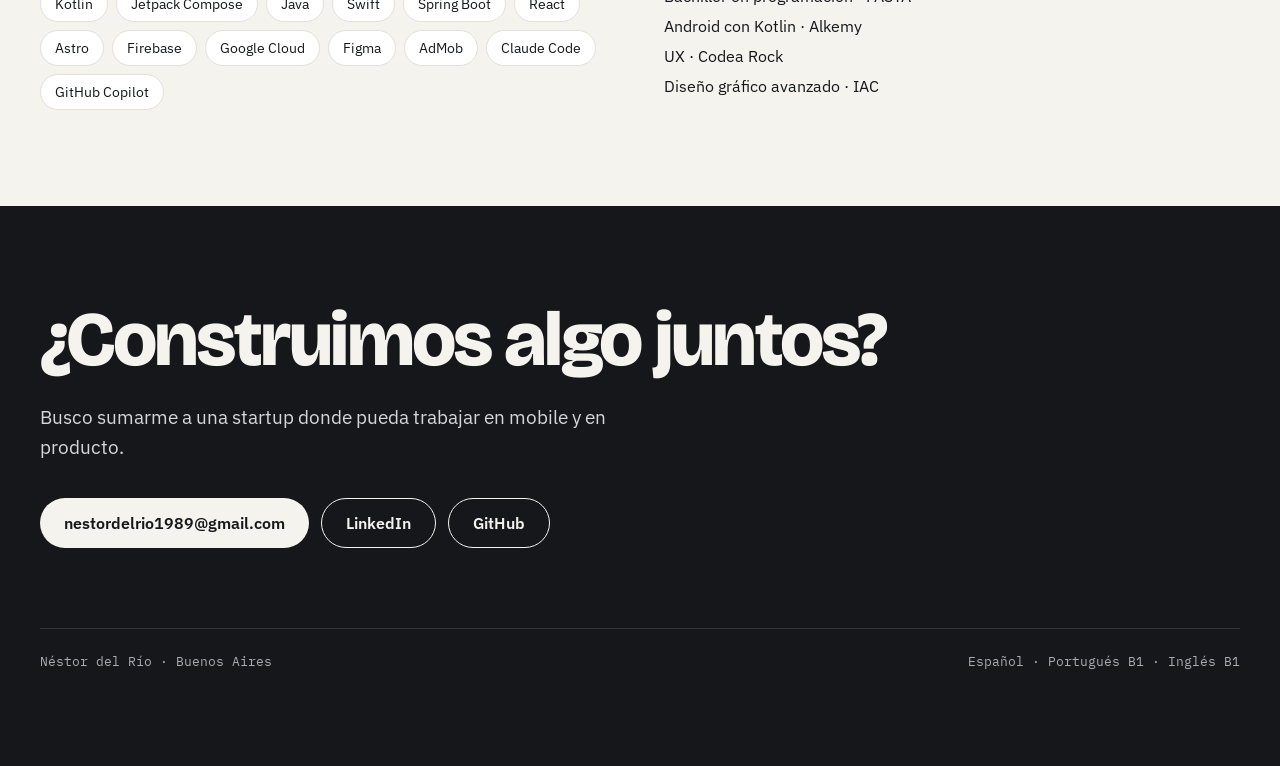
==== commit 39d6c3eb: "Agrega Robot Fighting: Garage League; 27 apps - Catálogo: Robot Fighting (Pelea de Robots: Liga Gara" ====
--- a/index.html
+++ b/index.html
@@ -3,6 +3,26 @@
 <head>
 <meta charset="utf-8">
 <meta name="viewport" content="width=device-width, initial-scale=1">
+<script>
+/* First visit to the Spanish home: send English and Portuguese browsers to their version.
+   An explicit choice in the language selector is remembered and always wins. */
+(function () {
+  var KEY = "nestordelrio.lang", PATHS = { en: "/en/", pt: "/pt/" }, lang = null;
+  try { lang = localStorage.getItem(KEY); } catch (e) {}
+  if (!lang) {
+    try { if (document.referrer && new URL(document.referrer).host === location.host) return; } catch (e) {}
+    if (/bot|crawl|spider|slurp|lighthouse|inspectiontool|headless/i.test(navigator.userAgent)) return;
+    var list = navigator.languages && navigator.languages.length ? navigator.languages : [navigator.language || ""];
+    lang = "es";
+    for (var i = 0; i < list.length; i++) {
+      var code = String(list[i]).toLowerCase().slice(0, 2);
+      if (code === "es" || code === "en" || code === "pt") { lang = code; break; }
+    }
+    try { localStorage.setItem(KEY, lang); } catch (e) {}
+  }
+  if (PATHS[lang]) location.replace(PATHS[lang] + location.search + location.hash);
+})();
+</script>
 <title>Néstor del Río · Android Developer y producto</title>
 <meta name="description" content="Desarrollador Android con mirada de producto. Apps en Google Play que usan miles de personas e Idea 3D, una plataforma web y mobile para makers.">
 <link rel="canonical" href="https://nestordelrio.dev/">
@@ -66,7 +86,7 @@
 </div>
 <div style="display: grid; grid-template-columns: repeat(auto-fit, minmax(220px, 1fr)); margin-top: 64px; border-top: 1.5px solid #15171A">
 <div style="padding: 20px 24px 0 0">
-<div style="font-family: 'Bricolage Grotesque', sans-serif; font-weight: 700; font-size: 48px; letter-spacing: -0.03em">26</div>
+<div style="font-family: 'Bricolage Grotesque', sans-serif; font-weight: 700; font-size: 48px; letter-spacing: -0.03em">27</div>
 <div style="font-size: 15px; color: #4A4D52; margin-top: 4px">apps publicadas en Google Play</div>
 </div>
 <div style="padding: 20px 24px 0 0">
@@ -200,6 +220,13 @@
 <div style="min-width: 0">
 <div style="font-weight: 600; font-size: 16px; line-height: 1.3">Astro Siege: Arcade Shooter</div>
 <div style="font-size: 14px; color: #4A4D52; margin-top: 3px">Arcade</div>
+</div>
+</a>
+<a href="https://play.google.com/store/apps/details?id=com.nestordelrio.garageleague" style="display: flex; gap: 16px; align-items: center; padding: 16px; background: #F4F3EE; border: 1px solid #E2E0D8; border-radius: 18px; text-decoration: none; color: #15171A">
+<img src="/assets/img/icon-garageleague.png" alt="" style="flex: 0 0 56px; width: 56px; height: 56px; border-radius: 14px">
+<div style="min-width: 0">
+<div style="font-weight: 600; font-size: 16px; line-height: 1.3">Pelea de Robots: Liga Garaje</div>
+<div style="font-size: 14px; color: #4A4D52; margin-top: 3px">Combate de robots</div>
 </div>
 </a>
 <a href="https://play.google.com/store/apps/details?id=com.nestordelrio.gridpathtd" style="display: flex; gap: 16px; align-items: center; padding: 16px; background: #F4F3EE; border: 1px solid #E2E0D8; border-radius: 18px; text-decoration: none; color: #15171A">
@@ -631,5 +658,12 @@
 </section>
 
 </div>
+<script>
+document.addEventListener("click", function (e) {
+  var a = e.target.closest && e.target.closest('[role="group"] a[href]');
+  var lang = a && { "/": "es", "/en/": "en", "/pt/": "pt" }[a.getAttribute("href")];
+  if (lang) try { localStorage.setItem("nestordelrio.lang", lang); } catch (err) {}
+});
+</script>
 </body>
 </html>
